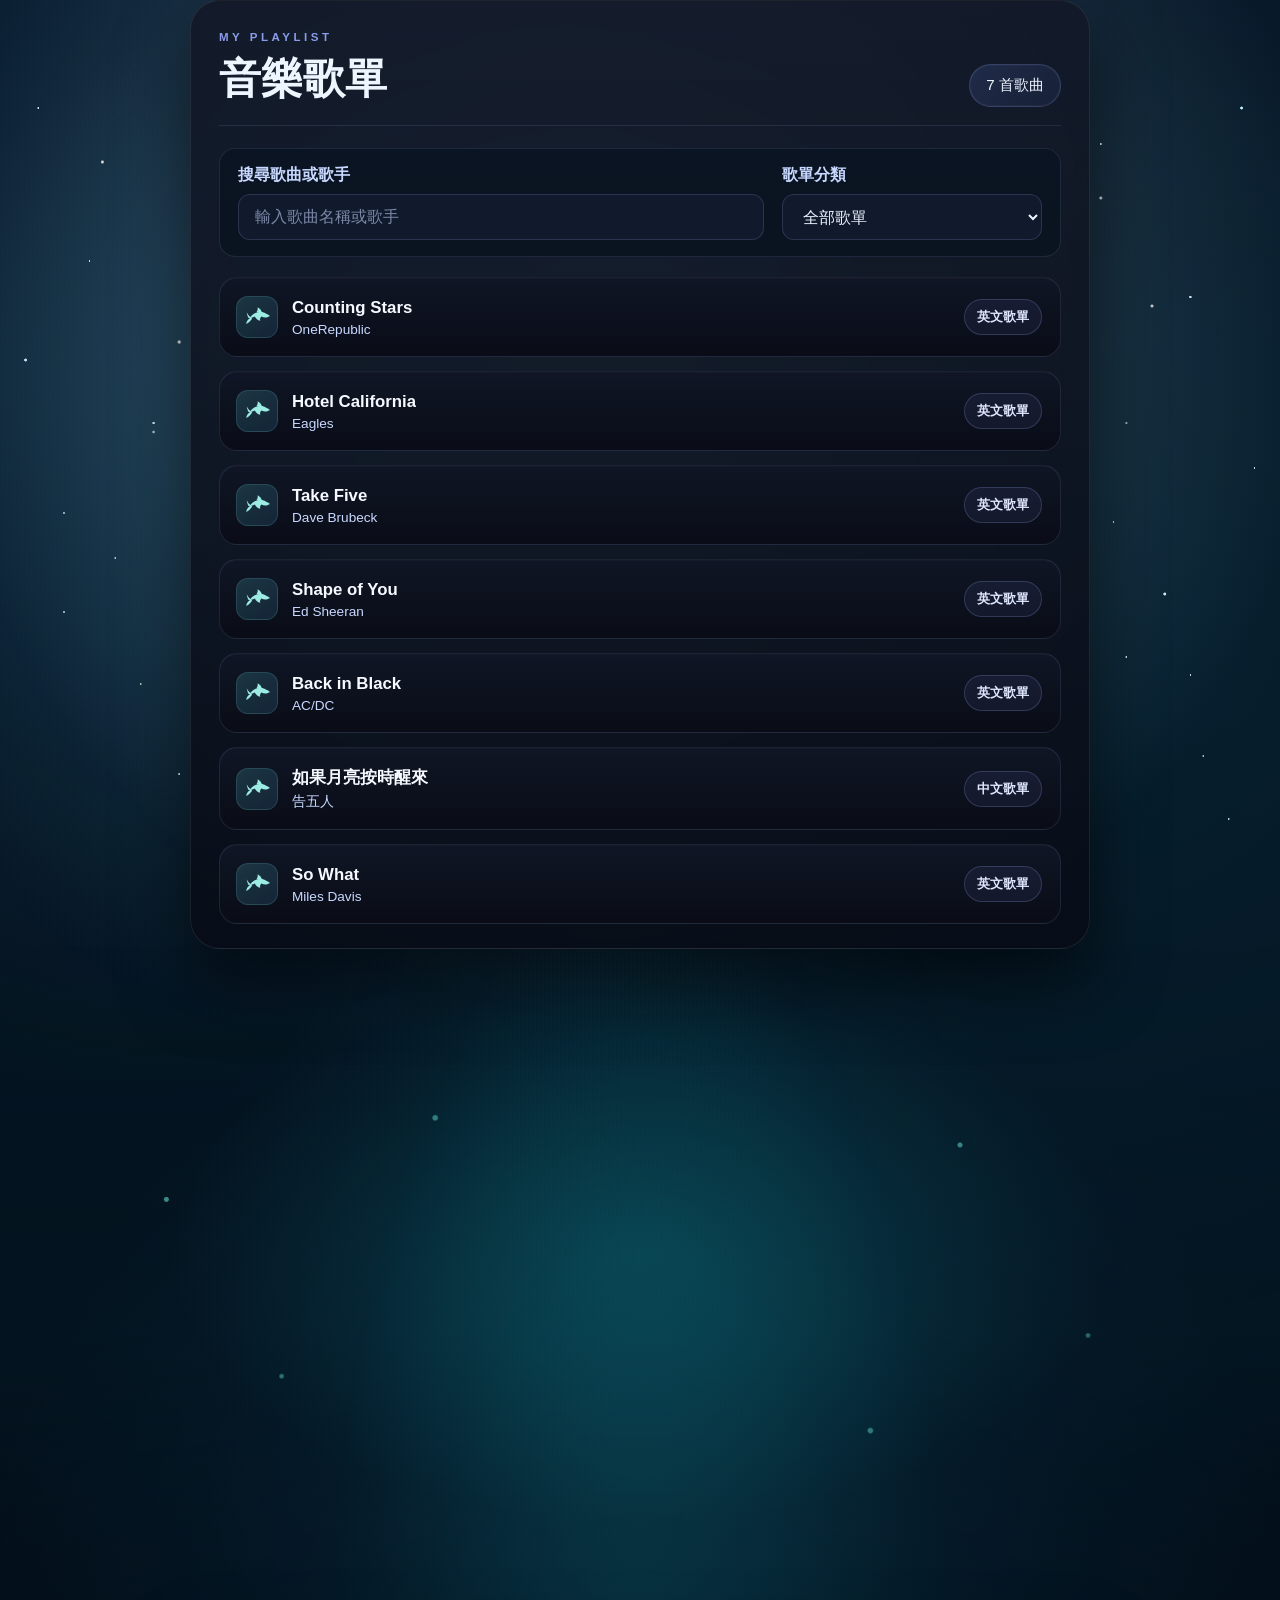
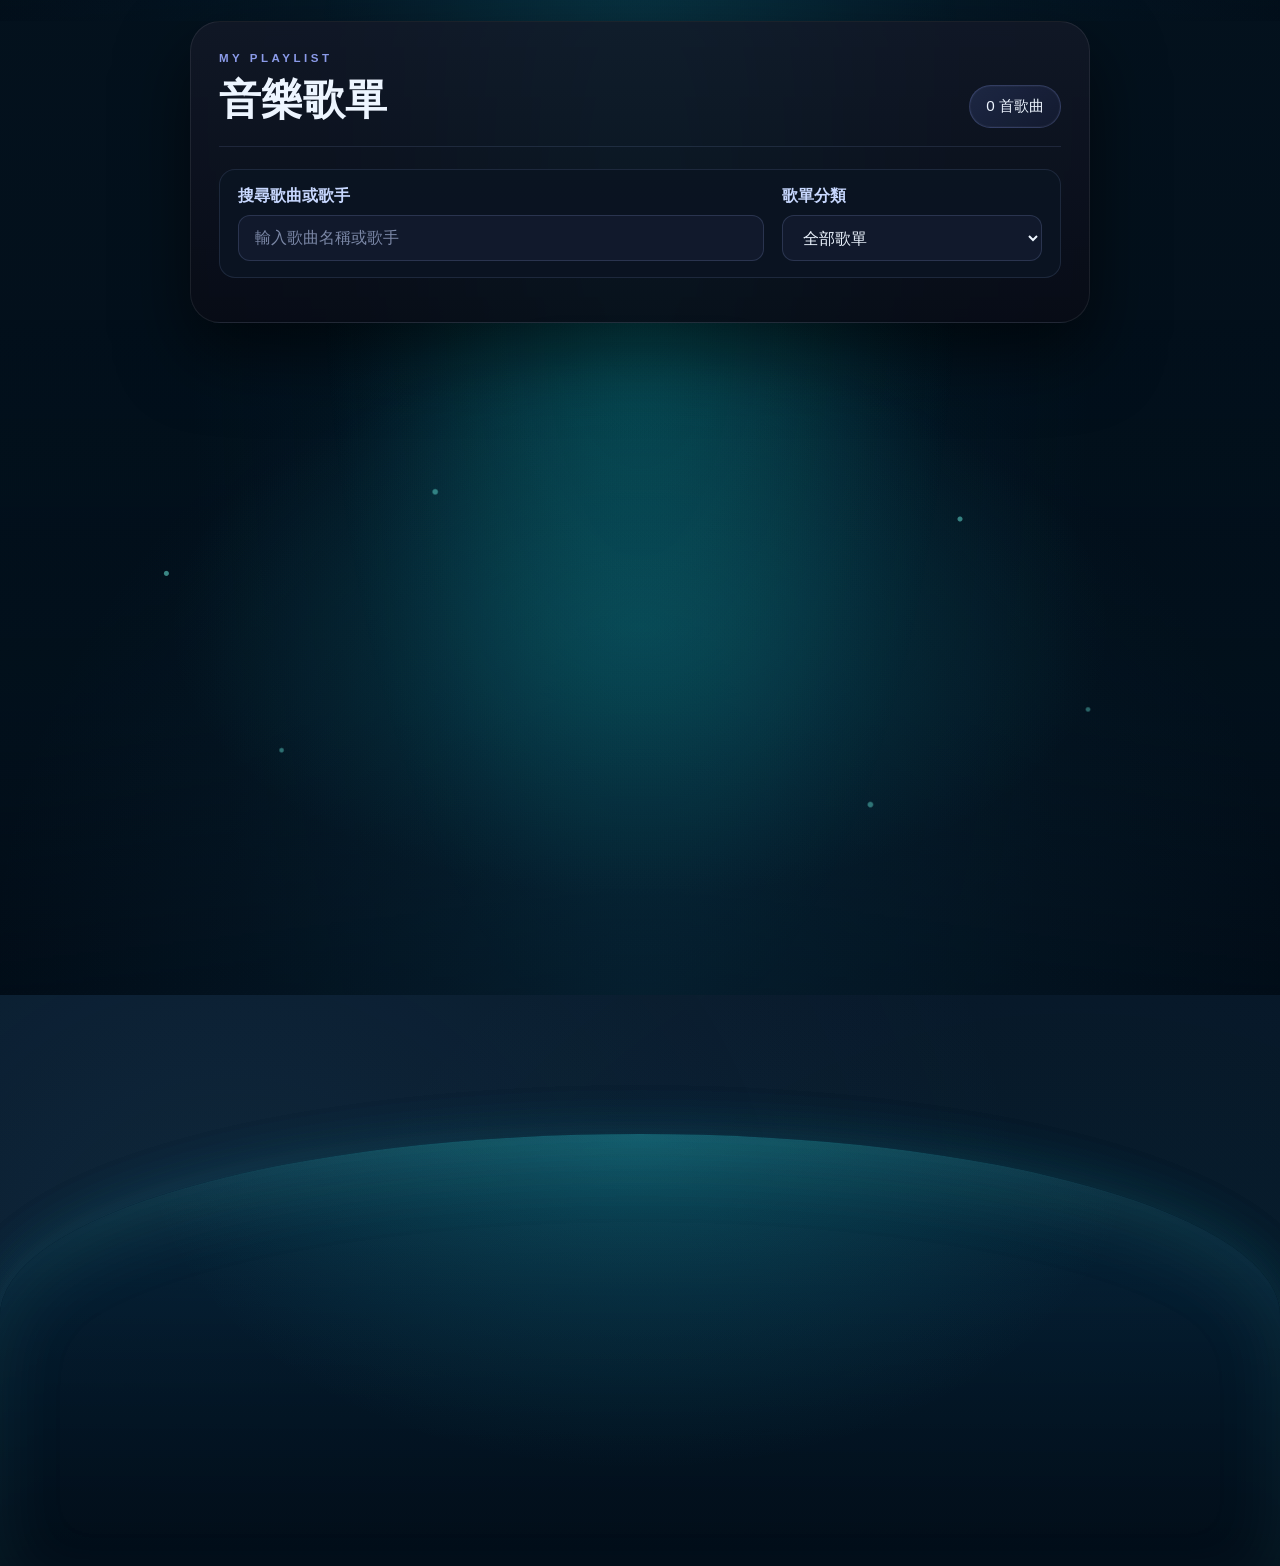
==== 3/index.html @ 31aac674 "Publish playlist version 2" ====
<!DOCTYPE html>
<html lang="zh-CN">
  <head>
    <meta charset="UTF-8" />
    <meta name="viewport" content="width=device-width, initial-scale=1.0" />
    <title>音樂歌單</title>
    <link rel="stylesheet" href="style.css" />
  </head>
  <body>
    <div class="sky-glow"></div>
    <div class="stars"></div>
    <div class="ocean"></div>

    <div class="app-shell">
      <header class="topbar">
        <div>
          <p class="eyebrow">MY PLAYLIST</p>
          <h1>音樂歌單</h1>
        </div>
        <div class="stat-pill">
          <span id="song-count">0</span> 首歌曲
        </div>
      </header>

      <div class="filter-wrap">
        <div class="filter-field">
          <label for="song-search">搜尋歌曲或歌手</label>
          <input id="song-search" type="search" placeholder="輸入歌曲名稱或歌手" autocomplete="off" oninput="filterSongs()" />
        </div>
        <div class="filter-field">
          <label for="genre-select">歌單分類</label>
          <select id="genre-select" onchange="filterSongs()">
            <option value="">全部歌單</option>
            <option value="中文歌單">中文歌單</option>
            <option value="英文歌單">英文歌單</option>
          </select>
        </div>
      </div>

      <ul id="song-list" class="song-list"></ul>
    </div>

    <div class="marine-life">
      <svg class="jelly-scene" viewBox="0 0 1000 700" role="img" aria-label="深海漂流水母群">
        <defs>
          <linearGradient id="jelly-bell-gradient" x1="0" y1="0" x2="1" y2="0.85">
            <stop offset="0" stop-color="#7564d6" />
            <stop offset="0.42" stop-color="#8799f1" />
            <stop offset="0.78" stop-color="#76bce9" />
            <stop offset="1" stop-color="#ACECE2" />
          </linearGradient>
          <g id="jellyfish-form">
            <g class="jelly-bell-pulse">
              <path class="jelly-bell" d="M48 222C55 126 120 62 214 58c94-4 162 58 168 151 2 26-9 48-30 55-19 7-35-7-48-20-13 25-41 34-64 17-17 23-49 23-68 1-20 22-51 18-65-6-21 13-46 5-57-14-6-9-5-15-2-20Z" />
              <path class="jelly-rim" d="M48 222c10 19 36 27 57 14 14 24 45 28 65 6 19 22 51 22 68-1 23 17 51 8 64-17 13 13 29 27 48 20 12-4 20-13 25-24" />
              <path class="jelly-speckles" d="M78 131C88 169 94 197 99 230M111 99c12 47 19 87 20 154M147 75c12 53 18 105 18 169M184 61c9 59 13 120 11 187M222 61c-1 64 4 127 15 185M260 74c-9 58-5 116 11 170M297 97c-15 49-11 94 7 141M332 131c-18 40-15 75-1 105" />
              <path class="jelly-ridge" d="M82 130c34-28 76-42 128-43m-94 71c28-22 60-34 97-35m-84 64c25-15 50-22 78-23" />
            </g>
            <path class="jelly-tentacle jelly-tentacle-bright" d="M87 244c-22 48 26 78-1 132-27 53 24 90-7 148-18 34-9 72 8 112" />
            <path class="jelly-tentacle" d="M111 254c12 52-26 82 8 135 33 51-12 88 16 145 16 33 12 68 4 99" />
            <path class="jelly-tentacle jelly-tentacle-fine" d="M137 263c-22 43 15 72-7 121-22 48 22 81 1 129-13 29-7 68 4 103" />
            <path class="jelly-tentacle jelly-tentacle-bright" d="M160 269c13 45-20 77 9 124 29 47-5 79 20 132 15 31 11 62 3 92" />
            <path class="jelly-tentacle" d="M185 271c-17 47 15 75-4 123-18 47 19 79 4 127-9 29 0 63 13 94" />
            <path class="jelly-tentacle jelly-tentacle-fine" d="M207 271c12 49-18 81 9 126 27 45-4 80 18 130 13 30 10 56 1 86" />
            <path class="jelly-tentacle jelly-tentacle-bright" d="M230 268c-18 43 18 77-1 122-19 47 21 83 3 132-10 28-1 61 12 91" />
            <path class="jelly-tentacle" d="M255 263c14 50-20 80 12 130 31 49-7 86 23 139 18 31 17 61 9 91" />
            <path class="jelly-tentacle jelly-tentacle-fine" d="M280 254c-23 45 18 78-4 127-22 49 24 84 1 134-13 30-8 60 4 91" />
            <path class="jelly-tentacle jelly-tentacle-bright" d="M305 244c12 47-24 77 10 127 34 49-10 87 20 140 18 32 14 65 5 95" />
            <path class="jelly-tentacle" d="M329 231c-19 47 24 80-3 130-27 51 21 85-2 137-13 31-4 64 10 97" />
            <circle class="jelly-bubble" cx="82" cy="282" r="5" />
            <circle class="jelly-bubble" cx="346" cy="302" r="4" />
            <circle class="jelly-bubble" cx="119" cy="371" r="3" />
            <circle class="jelly-bubble" cx="301" cy="424" r="5" />
            <circle class="jelly-bubble" cx="159" cy="492" r="3" />
            <circle class="jelly-bubble" cx="342" cy="547" r="3" />
          </g>
        </defs>
        <g class="jelly-drift"><use href="#jellyfish-form" class="jelly-copy" transform="translate(55 155) scale(.55)" /></g>
        <g class="jelly-drift"><use href="#jellyfish-form" class="jelly-copy" transform="translate(212 55) scale(.42)" /></g>
        <g class="jelly-drift"><use href="#jellyfish-form" class="jelly-copy" transform="translate(310 300) scale(.34)" /></g>
        <g class="jelly-drift"><use href="#jellyfish-form" class="jelly-copy" transform="translate(482 90) scale(.72)" /></g>
        <g class="jelly-drift"><use href="#jellyfish-form" class="jelly-copy" transform="translate(675 210) scale(.46)" /></g>
        <g class="jelly-drift"><use href="#jellyfish-form" class="jelly-copy" transform="translate(798 48) scale(.34)" /></g>
        <g class="jelly-drift"><use href="#jellyfish-form" class="jelly-copy" transform="translate(840 330) scale(.5)" /></g>
      </svg>
    </div>

    <script src="script.js"></script>
  </body>
</html>
<!DOCTYPE html>
<html lang="zh-CN">
  <head>
    <meta charset="UTF-8" />
    <meta name="viewport" content="width=device-width, initial-scale=1.0" />
    <title>音樂歌單</title>
    <link rel="stylesheet" href="style.css" />
  </head>
  <body>
    <div class="sky-glow"></div>
    <div class="stars"></div>
    <div class="ocean"></div>

    <div class="app-shell">
      <header class="topbar">
        <div>
          <p class="eyebrow">MY PLAYLIST</p>
          <h1>音樂歌單</h1>
        </div>
        <div class="stat-pill">
          <span id="song-count">0</span> 首歌曲
        </div>
      </header>

      <div class="filter-wrap">
        <div class="filter-field">
          <label for="song-search">搜尋歌曲或歌手</label>
          <input id="song-search" type="search" placeholder="輸入歌曲名稱或歌手" autocomplete="off" oninput="filterSongs()" />
        </div>
        <div class="filter-field">
          <label for="genre-select">歌單分類</label>
          <select id="genre-select" onchange="filterSongs()">
            <option value="">全部歌單</option>
            <option value="中文歌單">中文歌單</option>
            <option value="英文歌單">英文歌單</option>
          </select>
        </div>
      </div>

      <ul id="song-list" class="song-list"></ul>
    </div>

    <div class="marine-life">
      <svg class="jelly-scene" viewBox="0 0 1000 700" role="img" aria-label="深海漂流水母群">
        <defs>
          <linearGradient id="jelly-bell-gradient" x1="0" y1="0" x2="1" y2="0.85">
            <stop offset="0" stop-color="#7564d6" />
            <stop offset="0.42" stop-color="#8799f1" />
            <stop offset="0.78" stop-color="#76bce9" />
            <stop offset="1" stop-color="#ACECE2" />
          </linearGradient>
          <g id="jellyfish-form">
            <g class="jelly-bell-pulse">
              <path class="jelly-bell" d="M48 222C55 126 120 62 214 58c94-4 162 58 168 151 2 26-9 48-30 55-19 7-35-7-48-20-13 25-41 34-64 17-17 23-49 23-68 1-20 22-51 18-65-6-21 13-46 5-57-14-6-9-5-15-2-20Z" />
              <path class="jelly-rim" d="M48 222c10 19 36 27 57 14 14 24 45 28 65 6 19 22 51 22 68-1 23 17 51 8 64-17 13 13 29 27 48 20 12-4 20-13 25-24" />
              <path class="jelly-speckles" d="M78 131C88 169 94 197 99 230M111 99c12 47 19 87 20 154M147 75c12 53 18 105 18 169M184 61c9 59 13 120 11 187M222 61c-1 64 4 127 15 185M260 74c-9 58-5 116 11 170M297 97c-15 49-11 94 7 141M332 131c-18 40-15 75-1 105" />
              <path class="jelly-ridge" d="M82 130c34-28 76-42 128-43m-94 71c28-22 60-34 97-35m-84 64c25-15 50-22 78-23" />
            </g>
            <path class="jelly-tentacle jelly-tentacle-bright" d="M87 244c-22 48 26 78-1 132-27 53 24 90-7 148-18 34-9 72 8 112" />
            <path class="jelly-tentacle" d="M111 254c12 52-26 82 8 135 33 51-12 88 16 145 16 33 12 68 4 99" />
            <path class="jelly-tentacle jelly-tentacle-fine" d="M137 263c-22 43 15 72-7 121-22 48 22 81 1 129-13 29-7 68 4 103" />
            <path class="jelly-tentacle jelly-tentacle-bright" d="M160 269c13 45-20 77 9 124 29 47-5 79 20 132 15 31 11 62 3 92" />
            <path class="jelly-tentacle" d="M185 271c-17 47 15 75-4 123-18 47 19 79 4 127-9 29 0 63 13 94" />
            <path class="jelly-tentacle jelly-tentacle-fine" d="M207 271c12 49-18 81 9 126 27 45-4 80 18 130 13 30 10 56 1 86" />
            <path class="jelly-tentacle jelly-tentacle-bright" d="M230 268c-18 43 18 77-1 122-19 47 21 83 3 132-10 28-1 61 12 91" />
            <path class="jelly-tentacle" d="M255 263c14 50-20 80 12 130 31 49-7 86 23 139 18 31 17 61 9 91" />
            <path class="jelly-tentacle jelly-tentacle-fine" d="M280 254c-23 45 18 78-4 127-22 49 24 84 1 134-13 30-8 60 4 91" />
            <path class="jelly-tentacle jelly-tentacle-bright" d="M305 244c12 47-24 77 10 127 34 49-10 87 20 140 18 32 14 65 5 95" />
            <path class="jelly-tentacle" d="M329 231c-19 47 24 80-3 130-27 51 21 85-2 137-13 31-4 64 10 97" />
            <circle class="jelly-bubble" cx="82" cy="282" r="5" />
            <circle class="jelly-bubble" cx="346" cy="302" r="4" />
            <circle class="jelly-bubble" cx="119" cy="371" r="3" />
            <circle class="jelly-bubble" cx="301" cy="424" r="5" />
            <circle class="jelly-bubble" cx="159" cy="492" r="3" />
            <circle class="jelly-bubble" cx="342" cy="547" r="3" />
          </g>
        </defs>
        <g class="jelly-drift"><use href="#jellyfish-form" class="jelly-copy" transform="translate(55 155) scale(.55)" /></g>
        <g class="jelly-drift"><use href="#jellyfish-form" class="jelly-copy" transform="translate(212 55) scale(.42)" /></g>
        <g class="jelly-drift"><use href="#jellyfish-form" class="jelly-copy" transform="translate(310 300) scale(.34)" /></g>
        <g class="jelly-drift"><use href="#jellyfish-form" class="jelly-copy" transform="translate(482 90) scale(.72)" /></g>
        <g class="jelly-drift"><use href="#jellyfish-form" class="jelly-copy" transform="translate(675 210) scale(.46)" /></g>
        <g class="jelly-drift"><use href="#jellyfish-form" class="jelly-copy" transform="translate(798 48) scale(.34)" /></g>
        <g class="jelly-drift"><use href="#jellyfish-form" class="jelly-copy" transform="translate(840 330) scale(.5)" /></g>
      </svg>
    </div>

    <script src="script.js"></script>
  </body>
</html>
---- 3/style.css ----
:root {
  --bg1: #020d1d;
  --bg2: #0a2340;
  --bg3: #123d72;
  --card: rgba(6, 14, 27, 0.9);
  --panel: rgba(11, 21, 35, 0.94);
  --primary: #a7bafc;
  --primary-dark: #7288e8;
  --text: #edf5ff;
  --muted: #c8d8ff;
  --line: rgba(165, 185, 255, 0.12);
  --chip: rgba(115, 139, 255, 0.1);
  --shadow: 0 32px 70px rgba(0, 0, 0, 0.55);
  --jelly-color: #ACECE2;
  --jelly-size: 64%;
  --jelly-opacity: 0.26;
  --jelly-angle: 18deg;
  --travel-time: 13s;
}

* {
  box-sizing: border-box;
}

body {
  position: relative;
  margin: 0;
  min-height: 100vh;
  display: grid;
  place-items: center;
  font-family: "Microsoft JhengHei", Arial, sans-serif;
  background:
    radial-gradient(ellipse at 50% 72%, rgba(0, 157, 169, 0.2) 0%, rgba(5, 65, 91, 0.12) 26%, transparent 50%),
    radial-gradient(circle at 18% 12%, rgba(51, 114, 157, 0.2) 0%, transparent 32%),
    radial-gradient(circle at 84% 24%, rgba(15, 103, 128, 0.14) 0%, transparent 38%),
    linear-gradient(180deg, #071626 0%, #04131f 48%, #020d18 100%);
  color: var(--text);
  overflow-x: hidden;
  overflow-y: auto;
}

.sky-glow {
    position: absolute;
    inset: 0;
    background:
      radial-gradient(ellipse at 50% 68%, rgba(28, 196, 195, 0.12), transparent 36%),
      radial-gradient(circle at 50% 12%, rgba(163, 209, 231, 0.16), transparent 30%),
      radial-gradient(circle at 30% 20%, rgba(49, 126, 158, 0.12), transparent 24%);
    pointer-events: none;
  }

  .stars {
    position: fixed;
    z-index: 0;
    inset: 0;
    background-image:
      radial-gradient(2px 2px at 8% 18%, rgba(255,255,255,.95) 0, transparent 100%),
      radial-gradient(2px 2px at 18% 25%, rgba(255,255,255,.9) 0, transparent 100%),
      radial-gradient(1.7px 1.7px at 30% 16%, rgba(255,255,255,.85) 0, transparent 100%),
      radial-gradient(2px 2px at 42% 20%, rgba(255,255,255,.92) 0, transparent 100%),
      radial-gradient(1.8px 1.8px at 54% 12%, rgba(255,255,255,.82) 0, transparent 100%),
      radial-gradient(2px 2px at 66% 18%, rgba(255,255,255,.9) 0, transparent 100%),
      radial-gradient(1.7px 1.7px at 78% 14%, rgba(255,255,255,.8) 0, transparent 100%),
      radial-gradient(2px 2px at 86% 22%, rgba(255,255,255,.88) 0, transparent 100%),
      radial-gradient(1.8px 1.8px at 62% 29%, rgba(255,255,255,.75) 0, transparent 100%),
      radial-gradient(1.7px 1.7px at 74% 32%, rgba(255,255,255,.78) 0, transparent 100%),
      radial-gradient(2.2px 2.2px at 14% 38%, rgba(255,255,255,.96) 0, transparent 100%),
      radial-gradient(1.8px 1.8px at 28% 44%, rgba(255,255,255,.8) 0, transparent 100%),
      radial-gradient(2.2px 2.2px at 48% 36%, rgba(255,255,255,.94) 0, transparent 100%),
      radial-gradient(2.2px 2.2px at 71% 41%, rgba(255,255,255,.9) 0, transparent 100%),
      radial-gradient(2px 2px at 90% 34%, rgba(255,255,255,.85) 0, transparent 100%),
      radial-gradient(1px 1px at 5% 57%, rgba(220,245,255,.7) 50%, transparent 100%),
      radial-gradient(1px 1px at 11% 76%, rgba(220,245,255,.66) 50%, transparent 100%),
      radial-gradient(1.2px 1.2px at 19% 63%, rgba(228,248,255,.72) 50%, transparent 100%),
      radial-gradient(1px 1px at 26% 88%, rgba(220,245,255,.62) 50%, transparent 100%),
      radial-gradient(1px 1px at 33% 70%, rgba(220,245,255,.68) 50%, transparent 100%),
      radial-gradient(1.2px 1.2px at 41% 58%, rgba(228,248,255,.7) 50%, transparent 100%),
      radial-gradient(1px 1px at 46% 92%, rgba(220,245,255,.65) 50%, transparent 100%),
      radial-gradient(1px 1px at 53% 67%, rgba(220,245,255,.65) 50%, transparent 100%),
      radial-gradient(1.2px 1.2px at 59% 83%, rgba(228,248,255,.7) 50%, transparent 100%),
      radial-gradient(1px 1px at 67% 61%, rgba(220,245,255,.66) 50%, transparent 100%),
      radial-gradient(1px 1px at 73% 91%, rgba(220,245,255,.62) 50%, transparent 100%),
      radial-gradient(1.2px 1.2px at 81% 72%, rgba(228,248,255,.72) 50%, transparent 100%),
      radial-gradient(1px 1px at 87% 58%, rgba(220,245,255,.66) 50%, transparent 100%),
      radial-gradient(1px 1px at 94% 84%, rgba(220,245,255,.62) 50%, transparent 100%),
      radial-gradient(1.6px 1.6px at 16% 68%, rgba(190,237,255,.88) 50%, transparent 100%),
      radial-gradient(1.8px 1.8px at 39% 82%, rgba(204,244,255,.9) 50%, transparent 100%),
      radial-gradient(1.6px 1.6px at 64% 74%, rgba(190,237,255,.85) 50%, transparent 100%),
      radial-gradient(1.8px 1.8px at 91% 66%, rgba(204,244,255,.88) 50%, transparent 100%),
      radial-gradient(1.2px 1.2px at 3% 12%, rgba(220,248,255,.8) 50%, transparent 100%),
      radial-gradient(1px 1px at 7% 29%, rgba(220,248,255,.72) 50%, transparent 100%),
      radial-gradient(1.5px 1.5px at 12% 47%, rgba(215,246,255,.8) 50%, transparent 100%),
      radial-gradient(1px 1px at 5% 68%, rgba(220,248,255,.74) 50%, transparent 100%),
      radial-gradient(1.2px 1.2px at 14% 86%, rgba(220,248,255,.76) 50%, transparent 100%),
      radial-gradient(1px 1px at 18% 95%, rgba(220,248,255,.68) 50%, transparent 100%),
      radial-gradient(1.2px 1.2px at 86% 16%, rgba(220,248,255,.75) 50%, transparent 100%),
      radial-gradient(1.5px 1.5px at 93% 33%, rgba(215,246,255,.82) 50%, transparent 100%),
      radial-gradient(1px 1px at 98% 52%, rgba(220,248,255,.7) 50%, transparent 100%),
      radial-gradient(1.2px 1.2px at 88% 73%, rgba(220,248,255,.76) 50%, transparent 100%),
      radial-gradient(1px 1px at 96% 91%, rgba(220,248,255,.72) 50%, transparent 100%),
      radial-gradient(1.8px 1.8px at 2% 40%, rgba(192,238,255,.92) 50%, transparent 100%),
      radial-gradient(1.8px 1.8px at 97% 12%, rgba(192,238,255,.9) 50%, transparent 100%);
    opacity: .92;
    filter: drop-shadow(0 0 10px rgba(182, 214, 255, .45));
    animation: twinkle 7s ease-in-out infinite alternate;
    pointer-events: none;
  }

  .stars::before,
  .stars::after {
    content: "";
    position: absolute;
    inset: 0;
    background-repeat: no-repeat;
    background-size: 100% 100%;
  }

  .stars::before {
    background-image:
      radial-gradient(1.2px 1.2px at 24% 28%, rgba(255,255,255,0.9) 0, transparent 100%),
      radial-gradient(1.4px 1.4px at 39% 18%, rgba(255,255,255,0.85) 0, transparent 100%),
      radial-gradient(1.2px 1.2px at 56% 22%, rgba(255,255,255,0.8) 0, transparent 100%),
      radial-gradient(1.6px 1.6px at 82% 12%, rgba(255,255,255,0.84) 0, transparent 100%),
      radial-gradient(1px 1px at 9% 62%, rgba(232,250,255,.72) 50%, transparent 100%),
      radial-gradient(1px 1px at 28% 78%, rgba(232,250,255,.7) 50%, transparent 100%),
      radial-gradient(1px 1px at 47% 65%, rgba(232,250,255,.72) 50%, transparent 100%),
      radial-gradient(1px 1px at 71% 81%, rgba(232,250,255,.68) 50%, transparent 100%),
      radial-gradient(1px 1px at 93% 75%, rgba(232,250,255,.72) 50%, transparent 100%);
    opacity: 0.9;
    animation: twinkle 8.5s ease-in-out -2.5s infinite alternate;
  }

  .stars::after {
    background-image:
      radial-gradient(1.8px 1.8px at 12% 48%, rgba(255,255,255,0.92) 0, transparent 100%),
      radial-gradient(1.5px 1.5px at 32% 52%, rgba(255,255,255,0.8) 0, transparent 100%),
      radial-gradient(1.8px 1.8px at 64% 50%, rgba(255,255,255,0.9) 0, transparent 100%),
      radial-gradient(1.5px 1.5px at 88% 47%, rgba(255,255,255,0.8) 0, transparent 100%),
      radial-gradient(1.4px 1.4px at 20% 84%, rgba(218,248,255,.86) 50%, transparent 100%),
      radial-gradient(1.4px 1.4px at 52% 90%, rgba(218,248,255,.84) 50%, transparent 100%),
      radial-gradient(1.4px 1.4px at 84% 88%, rgba(218,248,255,.84) 50%, transparent 100%);
    opacity: 0.75;
    animation: twinkle 10s ease-in-out -4s infinite alternate;
  }

  @keyframes twinkle {
    0% { opacity: 0.42; }
    45% { opacity: 0.98; }
    100% { opacity: 0.58; }
  }

  .ocean {
    position: absolute;
    left: 0;
    right: 0;
    bottom: -22%;
    height: 48vh;
    background:
      radial-gradient(ellipse at 50% 0%, rgba(23, 164, 174, 0.2), transparent 55%),
      linear-gradient(180deg, rgba(13, 61, 82, 0.22), rgba(5, 29, 48, 0.78) 38%, rgba(2, 13, 24, 0.96) 100%);
    border-radius: 50% 50% 0 0 / 42% 42% 0 0;
    box-shadow:
      inset 0 28px 75px rgba(84, 216, 218, 0.08),
      0 0 55px rgba(24, 156, 176, 0.12);
    pointer-events: none;
  }

  .marine-life {
    position: relative;
    z-index: 1;
    width: 100%;
    min-height: clamp(460px, 54vw, 680px);
    margin: -8px 0 0;
    overflow: hidden;
    background:
      radial-gradient(ellipse at 50% 46%, rgba(18, 166, 175, 0.2), transparent 52%),
      radial-gradient(ellipse at 50% 100%, rgba(21, 86, 119, 0.2), transparent 72%),
      linear-gradient(180deg, transparent 0%, rgba(4, 29, 43, 0.14) 58%, rgba(2, 13, 24, 0.55) 100%);
  }

  .marine-life::before {
    content: "";
    position: absolute;
    inset: 0;
    background-image:
      radial-gradient(circle at 13% 38%, rgba(110, 244, 230, 0.72) 0 2px, transparent 3px),
      radial-gradient(circle at 22% 64%, rgba(110, 244, 230, 0.55) 0 1.5px, transparent 3px),
      radial-gradient(circle at 34% 26%, rgba(110, 244, 230, 0.6) 0 2px, transparent 3.5px),
      radial-gradient(circle at 75% 30%, rgba(110, 244, 230, 0.66) 0 2px, transparent 3px),
      radial-gradient(circle at 85% 58%, rgba(110, 244, 230, 0.5) 0 1.5px, transparent 3px),
      radial-gradient(circle at 68% 72%, rgba(110, 244, 230, 0.56) 0 2px, transparent 3.5px);
    opacity: 0.72;
    pointer-events: none;
  }

  .jelly-scene {
    position: absolute;
    inset: 50% auto auto 50%;
    z-index: 1;
    display: block;
    width: var(--jelly-size);
    height: var(--jelly-size);
    overflow: visible;
    pointer-events: none;
    transform: translate(-50%, -50%);
  }

  .jelly-drift {
    transform-box: fill-box;
    transform-origin: center;
    opacity: 0;
    animation: moon-jelly-drift var(--travel-time) linear infinite;
  }

  .jelly-drift:nth-of-type(2) { animation-delay: -2.1s; --pulse-delay: -0.5s; }
  .jelly-drift:nth-of-type(3) { animation-delay: -4.4s; --pulse-delay: -1.2s; }
  .jelly-drift:nth-of-type(4) { animation-delay: -6.2s; --pulse-delay: -2s; }
  .jelly-drift:nth-of-type(5) { animation-delay: -8.1s; --pulse-delay: -2.8s; }
  .jelly-drift:nth-of-type(6) { animation-delay: -10s; --pulse-delay: -3.4s; }
  .jelly-drift:nth-of-type(7) { animation-delay: -11.6s; --pulse-delay: -4s; }

  .jelly-copy {
    opacity: var(--jelly-opacity);
    filter: drop-shadow(0 0 12px color-mix(in srgb, var(--jelly-color), transparent 58%));
  }

  .jelly-bell-pulse {
    transform-box: fill-box;
    transform-origin: center;
    animation: jelly-pulse var(--travel-time) cubic-bezier(.36, 0, .24, 1) infinite;
    animation-delay: var(--pulse-delay, 0s);
  }

  .jelly-bell {
    fill: url(#jelly-bell-gradient);
    fill-opacity: 0.82;
    stroke: rgba(224, 250, 255, 0.9);
    stroke-width: 2;
  }

  .jelly-rim {
    fill: none;
    stroke: rgba(224, 250, 255, 0.9);
    stroke-linecap: round;
    stroke-width: 5;
  }

  .jelly-speckles {
    fill: none;
    stroke: rgba(245, 255, 255, 0.96);
    stroke-width: 4;
    stroke-linecap: round;
    stroke-dasharray: 0.1 12;
    filter: drop-shadow(0 0 3px rgba(235, 255, 255, 0.8));
  }

  .jelly-ridge {
    fill: none;
    stroke: rgba(229, 248, 255, 0.34);
    stroke-width: 2;
    stroke-linecap: round;
  }

  .jelly-tentacle {
    fill: none;
    stroke: #70e4ed;
    stroke-opacity: 0.72;
    stroke-linecap: round;
    stroke-width: 3;
    transform-box: fill-box;
    transform-origin: top center;
    animation: tentacle-follow var(--travel-time) ease-in-out infinite;
    animation-delay: var(--pulse-delay, 0s);
  }

  .jelly-tentacle-bright {
    stroke: rgba(211, 255, 255, 0.94);
    stroke-width: 4;
  }

  .jelly-tentacle-fine {
    stroke: #8d7ce9;
    stroke-opacity: 0.8;
    stroke-width: 2;
  }

  .jelly-bubble {
    fill: rgba(224, 255, 255, 0.88);
    filter: drop-shadow(0 0 6px rgba(133, 239, 255, 0.9));
  }

  @keyframes moon-jelly-drift {
    0% { transform: translate(-36px, 32px) rotate(var(--jelly-angle)); opacity: 0; }
    10% { transform: translate(-26px, 18px) rotate(var(--jelly-angle)); opacity: 1; }
    18% { transform: translate(-15px, 0) rotate(var(--jelly-angle)); opacity: 1; }
    32% { transform: translate(0, -16px) rotate(var(--jelly-angle)); opacity: 1; }
    56% { transform: translate(18px, -24px) rotate(var(--jelly-angle)); opacity: 1; }
    80% { transform: translate(34px, -29px) rotate(var(--jelly-angle)); opacity: 1; }
    100% { transform: translate(46px, -38px) rotate(var(--jelly-angle)); opacity: 0; }
  }

  @keyframes jelly-pulse {
    0%, 56%, 100% { transform: scale(1, 1); }
    10% { transform: scale(.92, .8); }
    18% { transform: scale(.89, .76); }
    28% { transform: scale(1.06, 1.12); }
    42% { transform: scale(1.02, 1.04); }
  }

  @keyframes tentacle-follow {
    0%, 100% { transform: rotate(-3deg); }
    12% { transform: rotate(1deg); }
    22% { transform: rotate(11deg); }
    38% { transform: rotate(6deg); }
    64% { transform: rotate(-2deg); }
  }

.app-shell {
  position: relative;
  z-index: 1;
  width: min(92vw, 900px);
  background: linear-gradient(180deg, rgba(18, 24, 39, 0.88), rgba(8, 12, 22, 0.9));
  border: 1px solid rgba(255, 255, 255, 0.08);
  border-radius: 30px;
  box-shadow: var(--shadow);
  padding: 30px 28px 24px;
  backdrop-filter: blur(8px);
}

.topbar {
  display: flex;
  align-items: end;
  justify-content: space-between;
  gap: 20px;
  margin-bottom: 22px;
  padding-bottom: 18px;
  border-bottom: 1px solid var(--line);
}

.eyebrow {
  margin: 0 0 8px;
  font-size: 0.72rem;
  font-weight: 700;
  letter-spacing: 0.22rem;
  color: #99aaff;
  opacity: 0.9;
}

h1 {
  margin: 0;
  font-size: clamp(2rem, 2vw + 1rem, 2.8rem);
  color: #edf5ff;
}

.stat-pill {
  background: linear-gradient(135deg, rgba(112, 142, 255, 0.15), rgba(93, 114, 221, 0.08));
  border: 1px solid rgba(157, 176, 255, 0.2);
  color: var(--text);
  padding: 10px 16px;
  border-radius: 999px;
  font-size: 0.95rem;
  box-shadow: inset 0 0 0 1px rgba(255, 255, 255, 0.03);
}

.filter-wrap {
  display: grid;
  grid-template-columns: minmax(0, 1fr) minmax(190px, 260px);
  align-items: center;
  gap: 18px;
  background: var(--panel);
  border: 1px solid var(--line);
  border-radius: 16px;
  padding: 16px 18px;
  margin-bottom: 20px;
}

.filter-field {
  display: grid;
  min-width: 0;
  gap: 8px;
}

.filter-field label {
  font-weight: 700;
  color: var(--muted);
}

.filter-field select,
.filter-field input[type="search"] {
  width: 100%;
  min-width: 0;
  height: 46px;
  padding: 12px 16px;
  border: 1px solid rgba(145, 162, 220, 0.2);
  border-radius: 12px;
  background: rgba(18, 27, 46, 0.9);
  color: var(--text);
  font-size: 1rem;
  outline: none;
  transition: border-color 0.2s ease, box-shadow 0.2s ease;
}

.filter-field input[type="search"]::placeholder {
  color: rgba(200, 216, 255, 0.58);
}

.filter-field select:focus,
.filter-field input[type="search"]:focus {
  border-color: var(--primary);
  box-shadow: 0 0 0 4px rgba(91, 108, 255, 0.12);
}

.song-list {
  list-style: none;
  padding: 0;
  margin: 0;
  display: grid;
  gap: 14px;
}

.empty-state {
  padding: 26px 18px;
  border: 1px dashed rgba(165, 185, 255, 0.2);
  border-radius: 12px;
  color: var(--muted);
  background: rgba(8, 18, 31, 0.46);
  text-align: center;
}

.song-item {
  display: flex;
  align-items: center;
  justify-content: space-between;
  gap: 16px;
  padding: 18px 18px 18px 16px;
  border-radius: 18px;
  background: linear-gradient(180deg, rgba(16, 22, 38, 0.98), rgba(10, 13, 23, 0.96));
  border: 1px solid rgba(145, 162, 220, 0.14);
  box-shadow: inset 0 1px 0 rgba(255, 255, 255, 0.02);
  transition: transform 0.2s ease, border-color 0.2s ease;
}

.song-item:hover {
  transform: translateY(-2px);
  border-color: rgba(129, 145, 255, 0.28);
  box-shadow: 0 12px 28px rgba(0, 0, 0, 0.18);
}

.track {
  width: 42px;
  height: 42px;
  border-radius: 12px;
  background: linear-gradient(135deg, rgba(80, 194, 198, 0.2), rgba(47, 105, 149, 0.24));
  display: grid;
  place-items: center;
  color: #9cece4;
  flex-shrink: 0;
  border: 1px solid rgba(125, 220, 216, 0.16);
}

.track-icon {
  display: block;
  width: 26px;
  height: 26px;
  fill: currentColor;
}

.song-info {
  display: flex;
  align-items: center;
  gap: 14px;
  flex: 1;
  min-width: 0;
}

.song-meta {
  min-width: 0;
}

.song-name {
  display: block;
  font-weight: 700;
  font-size: 1.05rem;
  color: #f6f9ff;
  white-space: nowrap;
  overflow: hidden;
  text-overflow: ellipsis;
}

.song-artist {
  display: block;
  margin-top: 4px;
  color: var(--muted);
  font-size: 0.85rem;
}

.song-genre {
  display: inline-flex;
  align-items: center;
  justify-content: center;
  min-width: 72px;
  padding: 8px 12px;
  border-radius: 999px;
  background: rgba(125, 141, 255, 0.08);
  color: #dfe7ff;
  font-size: 0.82rem;
  font-weight: 700;
  border: 1px solid rgba(167, 186, 255, 0.2);
}

@media (max-width: 640px) {
  .app-shell {
    padding: 22px 16px 18px;
  }

  .topbar,
  .song-item {
    flex-direction: column;
    align-items: flex-start;
  }

  .filter-wrap {
    grid-template-columns: 1fr;
  }

  .stat-pill {
    width: 100%;
  }

  .song-info {
    width: 100%;
  }

  .song-genre {
    align-self: flex-end;
  }

  .marine-life {
    min-height: min(110vw, 480px);
  }

}
---- 3/style.css ----
:root {
  --bg1: #020d1d;
  --bg2: #0a2340;
  --bg3: #123d72;
  --card: rgba(6, 14, 27, 0.9);
  --panel: rgba(11, 21, 35, 0.94);
  --primary: #a7bafc;
  --primary-dark: #7288e8;
  --text: #edf5ff;
  --muted: #c8d8ff;
  --line: rgba(165, 185, 255, 0.12);
  --chip: rgba(115, 139, 255, 0.1);
  --shadow: 0 32px 70px rgba(0, 0, 0, 0.55);
  --jelly-color: #ACECE2;
  --jelly-size: 64%;
  --jelly-opacity: 0.26;
  --jelly-angle: 18deg;
  --travel-time: 13s;
}

* {
  box-sizing: border-box;
}

body {
  position: relative;
  margin: 0;
  min-height: 100vh;
  display: grid;
  place-items: center;
  font-family: "Microsoft JhengHei", Arial, sans-serif;
  background:
    radial-gradient(ellipse at 50% 72%, rgba(0, 157, 169, 0.2) 0%, rgba(5, 65, 91, 0.12) 26%, transparent 50%),
    radial-gradient(circle at 18% 12%, rgba(51, 114, 157, 0.2) 0%, transparent 32%),
    radial-gradient(circle at 84% 24%, rgba(15, 103, 128, 0.14) 0%, transparent 38%),
    linear-gradient(180deg, #071626 0%, #04131f 48%, #020d18 100%);
  color: var(--text);
  overflow-x: hidden;
  overflow-y: auto;
}

.sky-glow {
    position: absolute;
    inset: 0;
    background:
      radial-gradient(ellipse at 50% 68%, rgba(28, 196, 195, 0.12), transparent 36%),
      radial-gradient(circle at 50% 12%, rgba(163, 209, 231, 0.16), transparent 30%),
      radial-gradient(circle at 30% 20%, rgba(49, 126, 158, 0.12), transparent 24%);
    pointer-events: none;
  }

  .stars {
    position: fixed;
    z-index: 0;
    inset: 0;
    background-image:
      radial-gradient(2px 2px at 8% 18%, rgba(255,255,255,.95) 0, transparent 100%),
      radial-gradient(2px 2px at 18% 25%, rgba(255,255,255,.9) 0, transparent 100%),
      radial-gradient(1.7px 1.7px at 30% 16%, rgba(255,255,255,.85) 0, transparent 100%),
      radial-gradient(2px 2px at 42% 20%, rgba(255,255,255,.92) 0, transparent 100%),
      radial-gradient(1.8px 1.8px at 54% 12%, rgba(255,255,255,.82) 0, transparent 100%),
      radial-gradient(2px 2px at 66% 18%, rgba(255,255,255,.9) 0, transparent 100%),
      radial-gradient(1.7px 1.7px at 78% 14%, rgba(255,255,255,.8) 0, transparent 100%),
      radial-gradient(2px 2px at 86% 22%, rgba(255,255,255,.88) 0, transparent 100%),
      radial-gradient(1.8px 1.8px at 62% 29%, rgba(255,255,255,.75) 0, transparent 100%),
      radial-gradient(1.7px 1.7px at 74% 32%, rgba(255,255,255,.78) 0, transparent 100%),
      radial-gradient(2.2px 2.2px at 14% 38%, rgba(255,255,255,.96) 0, transparent 100%),
      radial-gradient(1.8px 1.8px at 28% 44%, rgba(255,255,255,.8) 0, transparent 100%),
      radial-gradient(2.2px 2.2px at 48% 36%, rgba(255,255,255,.94) 0, transparent 100%),
      radial-gradient(2.2px 2.2px at 71% 41%, rgba(255,255,255,.9) 0, transparent 100%),
      radial-gradient(2px 2px at 90% 34%, rgba(255,255,255,.85) 0, transparent 100%),
      radial-gradient(1px 1px at 5% 57%, rgba(220,245,255,.7) 50%, transparent 100%),
      radial-gradient(1px 1px at 11% 76%, rgba(220,245,255,.66) 50%, transparent 100%),
      radial-gradient(1.2px 1.2px at 19% 63%, rgba(228,248,255,.72) 50%, transparent 100%),
      radial-gradient(1px 1px at 26% 88%, rgba(220,245,255,.62) 50%, transparent 100%),
      radial-gradient(1px 1px at 33% 70%, rgba(220,245,255,.68) 50%, transparent 100%),
      radial-gradient(1.2px 1.2px at 41% 58%, rgba(228,248,255,.7) 50%, transparent 100%),
      radial-gradient(1px 1px at 46% 92%, rgba(220,245,255,.65) 50%, transparent 100%),
      radial-gradient(1px 1px at 53% 67%, rgba(220,245,255,.65) 50%, transparent 100%),
      radial-gradient(1.2px 1.2px at 59% 83%, rgba(228,248,255,.7) 50%, transparent 100%),
      radial-gradient(1px 1px at 67% 61%, rgba(220,245,255,.66) 50%, transparent 100%),
      radial-gradient(1px 1px at 73% 91%, rgba(220,245,255,.62) 50%, transparent 100%),
      radial-gradient(1.2px 1.2px at 81% 72%, rgba(228,248,255,.72) 50%, transparent 100%),
      radial-gradient(1px 1px at 87% 58%, rgba(220,245,255,.66) 50%, transparent 100%),
      radial-gradient(1px 1px at 94% 84%, rgba(220,245,255,.62) 50%, transparent 100%),
      radial-gradient(1.6px 1.6px at 16% 68%, rgba(190,237,255,.88) 50%, transparent 100%),
      radial-gradient(1.8px 1.8px at 39% 82%, rgba(204,244,255,.9) 50%, transparent 100%),
      radial-gradient(1.6px 1.6px at 64% 74%, rgba(190,237,255,.85) 50%, transparent 100%),
      radial-gradient(1.8px 1.8px at 91% 66%, rgba(204,244,255,.88) 50%, transparent 100%),
      radial-gradient(1.2px 1.2px at 3% 12%, rgba(220,248,255,.8) 50%, transparent 100%),
      radial-gradient(1px 1px at 7% 29%, rgba(220,248,255,.72) 50%, transparent 100%),
      radial-gradient(1.5px 1.5px at 12% 47%, rgba(215,246,255,.8) 50%, transparent 100%),
      radial-gradient(1px 1px at 5% 68%, rgba(220,248,255,.74) 50%, transparent 100%),
      radial-gradient(1.2px 1.2px at 14% 86%, rgba(220,248,255,.76) 50%, transparent 100%),
      radial-gradient(1px 1px at 18% 95%, rgba(220,248,255,.68) 50%, transparent 100%),
      radial-gradient(1.2px 1.2px at 86% 16%, rgba(220,248,255,.75) 50%, transparent 100%),
      radial-gradient(1.5px 1.5px at 93% 33%, rgba(215,246,255,.82) 50%, transparent 100%),
      radial-gradient(1px 1px at 98% 52%, rgba(220,248,255,.7) 50%, transparent 100%),
      radial-gradient(1.2px 1.2px at 88% 73%, rgba(220,248,255,.76) 50%, transparent 100%),
      radial-gradient(1px 1px at 96% 91%, rgba(220,248,255,.72) 50%, transparent 100%),
      radial-gradient(1.8px 1.8px at 2% 40%, rgba(192,238,255,.92) 50%, transparent 100%),
      radial-gradient(1.8px 1.8px at 97% 12%, rgba(192,238,255,.9) 50%, transparent 100%);
    opacity: .92;
    filter: drop-shadow(0 0 10px rgba(182, 214, 255, .45));
    animation: twinkle 7s ease-in-out infinite alternate;
    pointer-events: none;
  }

  .stars::before,
  .stars::after {
    content: "";
    position: absolute;
    inset: 0;
    background-repeat: no-repeat;
    background-size: 100% 100%;
  }

  .stars::before {
    background-image:
      radial-gradient(1.2px 1.2px at 24% 28%, rgba(255,255,255,0.9) 0, transparent 100%),
      radial-gradient(1.4px 1.4px at 39% 18%, rgba(255,255,255,0.85) 0, transparent 100%),
      radial-gradient(1.2px 1.2px at 56% 22%, rgba(255,255,255,0.8) 0, transparent 100%),
      radial-gradient(1.6px 1.6px at 82% 12%, rgba(255,255,255,0.84) 0, transparent 100%),
      radial-gradient(1px 1px at 9% 62%, rgba(232,250,255,.72) 50%, transparent 100%),
      radial-gradient(1px 1px at 28% 78%, rgba(232,250,255,.7) 50%, transparent 100%),
      radial-gradient(1px 1px at 47% 65%, rgba(232,250,255,.72) 50%, transparent 100%),
      radial-gradient(1px 1px at 71% 81%, rgba(232,250,255,.68) 50%, transparent 100%),
      radial-gradient(1px 1px at 93% 75%, rgba(232,250,255,.72) 50%, transparent 100%);
    opacity: 0.9;
    animation: twinkle 8.5s ease-in-out -2.5s infinite alternate;
  }

  .stars::after {
    background-image:
      radial-gradient(1.8px 1.8px at 12% 48%, rgba(255,255,255,0.92) 0, transparent 100%),
      radial-gradient(1.5px 1.5px at 32% 52%, rgba(255,255,255,0.8) 0, transparent 100%),
      radial-gradient(1.8px 1.8px at 64% 50%, rgba(255,255,255,0.9) 0, transparent 100%),
      radial-gradient(1.5px 1.5px at 88% 47%, rgba(255,255,255,0.8) 0, transparent 100%),
      radial-gradient(1.4px 1.4px at 20% 84%, rgba(218,248,255,.86) 50%, transparent 100%),
      radial-gradient(1.4px 1.4px at 52% 90%, rgba(218,248,255,.84) 50%, transparent 100%),
      radial-gradient(1.4px 1.4px at 84% 88%, rgba(218,248,255,.84) 50%, transparent 100%);
    opacity: 0.75;
    animation: twinkle 10s ease-in-out -4s infinite alternate;
  }

  @keyframes twinkle {
    0% { opacity: 0.42; }
    45% { opacity: 0.98; }
    100% { opacity: 0.58; }
  }

  .ocean {
    position: absolute;
    left: 0;
    right: 0;
    bottom: -22%;
    height: 48vh;
    background:
      radial-gradient(ellipse at 50% 0%, rgba(23, 164, 174, 0.2), transparent 55%),
      linear-gradient(180deg, rgba(13, 61, 82, 0.22), rgba(5, 29, 48, 0.78) 38%, rgba(2, 13, 24, 0.96) 100%);
    border-radius: 50% 50% 0 0 / 42% 42% 0 0;
    box-shadow:
      inset 0 28px 75px rgba(84, 216, 218, 0.08),
      0 0 55px rgba(24, 156, 176, 0.12);
    pointer-events: none;
  }

  .marine-life {
    position: relative;
    z-index: 1;
    width: 100%;
    min-height: clamp(460px, 54vw, 680px);
    margin: -8px 0 0;
    overflow: hidden;
    background:
      radial-gradient(ellipse at 50% 46%, rgba(18, 166, 175, 0.2), transparent 52%),
      radial-gradient(ellipse at 50% 100%, rgba(21, 86, 119, 0.2), transparent 72%),
      linear-gradient(180deg, transparent 0%, rgba(4, 29, 43, 0.14) 58%, rgba(2, 13, 24, 0.55) 100%);
  }

  .marine-life::before {
    content: "";
    position: absolute;
    inset: 0;
    background-image:
      radial-gradient(circle at 13% 38%, rgba(110, 244, 230, 0.72) 0 2px, transparent 3px),
      radial-gradient(circle at 22% 64%, rgba(110, 244, 230, 0.55) 0 1.5px, transparent 3px),
      radial-gradient(circle at 34% 26%, rgba(110, 244, 230, 0.6) 0 2px, transparent 3.5px),
      radial-gradient(circle at 75% 30%, rgba(110, 244, 230, 0.66) 0 2px, transparent 3px),
      radial-gradient(circle at 85% 58%, rgba(110, 244, 230, 0.5) 0 1.5px, transparent 3px),
      radial-gradient(circle at 68% 72%, rgba(110, 244, 230, 0.56) 0 2px, transparent 3.5px);
    opacity: 0.72;
    pointer-events: none;
  }

  .jelly-scene {
    position: absolute;
    inset: 50% auto auto 50%;
    z-index: 1;
    display: block;
    width: var(--jelly-size);
    height: var(--jelly-size);
    overflow: visible;
    pointer-events: none;
    transform: translate(-50%, -50%);
  }

  .jelly-drift {
    transform-box: fill-box;
    transform-origin: center;
    opacity: 0;
    animation: moon-jelly-drift var(--travel-time) linear infinite;
  }

  .jelly-drift:nth-of-type(2) { animation-delay: -2.1s; --pulse-delay: -0.5s; }
  .jelly-drift:nth-of-type(3) { animation-delay: -4.4s; --pulse-delay: -1.2s; }
  .jelly-drift:nth-of-type(4) { animation-delay: -6.2s; --pulse-delay: -2s; }
  .jelly-drift:nth-of-type(5) { animation-delay: -8.1s; --pulse-delay: -2.8s; }
  .jelly-drift:nth-of-type(6) { animation-delay: -10s; --pulse-delay: -3.4s; }
  .jelly-drift:nth-of-type(7) { animation-delay: -11.6s; --pulse-delay: -4s; }

  .jelly-copy {
    opacity: var(--jelly-opacity);
    filter: drop-shadow(0 0 12px color-mix(in srgb, var(--jelly-color), transparent 58%));
  }

  .jelly-bell-pulse {
    transform-box: fill-box;
    transform-origin: center;
    animation: jelly-pulse var(--travel-time) cubic-bezier(.36, 0, .24, 1) infinite;
    animation-delay: var(--pulse-delay, 0s);
  }

  .jelly-bell {
    fill: url(#jelly-bell-gradient);
    fill-opacity: 0.82;
    stroke: rgba(224, 250, 255, 0.9);
    stroke-width: 2;
  }

  .jelly-rim {
    fill: none;
    stroke: rgba(224, 250, 255, 0.9);
    stroke-linecap: round;
    stroke-width: 5;
  }

  .jelly-speckles {
    fill: none;
    stroke: rgba(245, 255, 255, 0.96);
    stroke-width: 4;
    stroke-linecap: round;
    stroke-dasharray: 0.1 12;
    filter: drop-shadow(0 0 3px rgba(235, 255, 255, 0.8));
  }

  .jelly-ridge {
    fill: none;
    stroke: rgba(229, 248, 255, 0.34);
    stroke-width: 2;
    stroke-linecap: round;
  }

  .jelly-tentacle {
    fill: none;
    stroke: #70e4ed;
    stroke-opacity: 0.72;
    stroke-linecap: round;
    stroke-width: 3;
    transform-box: fill-box;
    transform-origin: top center;
    animation: tentacle-follow var(--travel-time) ease-in-out infinite;
    animation-delay: var(--pulse-delay, 0s);
  }

  .jelly-tentacle-bright {
    stroke: rgba(211, 255, 255, 0.94);
    stroke-width: 4;
  }

  .jelly-tentacle-fine {
    stroke: #8d7ce9;
    stroke-opacity: 0.8;
    stroke-width: 2;
  }

  .jelly-bubble {
    fill: rgba(224, 255, 255, 0.88);
    filter: drop-shadow(0 0 6px rgba(133, 239, 255, 0.9));
  }

  @keyframes moon-jelly-drift {
    0% { transform: translate(-36px, 32px) rotate(var(--jelly-angle)); opacity: 0; }
    10% { transform: translate(-26px, 18px) rotate(var(--jelly-angle)); opacity: 1; }
    18% { transform: translate(-15px, 0) rotate(var(--jelly-angle)); opacity: 1; }
    32% { transform: translate(0, -16px) rotate(var(--jelly-angle)); opacity: 1; }
    56% { transform: translate(18px, -24px) rotate(var(--jelly-angle)); opacity: 1; }
    80% { transform: translate(34px, -29px) rotate(var(--jelly-angle)); opacity: 1; }
    100% { transform: translate(46px, -38px) rotate(var(--jelly-angle)); opacity: 0; }
  }

  @keyframes jelly-pulse {
    0%, 56%, 100% { transform: scale(1, 1); }
    10% { transform: scale(.92, .8); }
    18% { transform: scale(.89, .76); }
    28% { transform: scale(1.06, 1.12); }
    42% { transform: scale(1.02, 1.04); }
  }

  @keyframes tentacle-follow {
    0%, 100% { transform: rotate(-3deg); }
    12% { transform: rotate(1deg); }
    22% { transform: rotate(11deg); }
    38% { transform: rotate(6deg); }
    64% { transform: rotate(-2deg); }
  }

.app-shell {
  position: relative;
  z-index: 1;
  width: min(92vw, 900px);
  background: linear-gradient(180deg, rgba(18, 24, 39, 0.88), rgba(8, 12, 22, 0.9));
  border: 1px solid rgba(255, 255, 255, 0.08);
  border-radius: 30px;
  box-shadow: var(--shadow);
  padding: 30px 28px 24px;
  backdrop-filter: blur(8px);
}

.topbar {
  display: flex;
  align-items: end;
  justify-content: space-between;
  gap: 20px;
  margin-bottom: 22px;
  padding-bottom: 18px;
  border-bottom: 1px solid var(--line);
}

.eyebrow {
  margin: 0 0 8px;
  font-size: 0.72rem;
  font-weight: 700;
  letter-spacing: 0.22rem;
  color: #99aaff;
  opacity: 0.9;
}

h1 {
  margin: 0;
  font-size: clamp(2rem, 2vw + 1rem, 2.8rem);
  color: #edf5ff;
}

.stat-pill {
  background: linear-gradient(135deg, rgba(112, 142, 255, 0.15), rgba(93, 114, 221, 0.08));
  border: 1px solid rgba(157, 176, 255, 0.2);
  color: var(--text);
  padding: 10px 16px;
  border-radius: 999px;
  font-size: 0.95rem;
  box-shadow: inset 0 0 0 1px rgba(255, 255, 255, 0.03);
}

.filter-wrap {
  display: grid;
  grid-template-columns: minmax(0, 1fr) minmax(190px, 260px);
  align-items: center;
  gap: 18px;
  background: var(--panel);
  border: 1px solid var(--line);
  border-radius: 16px;
  padding: 16px 18px;
  margin-bottom: 20px;
}

.filter-field {
  display: grid;
  min-width: 0;
  gap: 8px;
}

.filter-field label {
  font-weight: 700;
  color: var(--muted);
}

.filter-field select,
.filter-field input[type="search"] {
  width: 100%;
  min-width: 0;
  height: 46px;
  padding: 12px 16px;
  border: 1px solid rgba(145, 162, 220, 0.2);
  border-radius: 12px;
  background: rgba(18, 27, 46, 0.9);
  color: var(--text);
  font-size: 1rem;
  outline: none;
  transition: border-color 0.2s ease, box-shadow 0.2s ease;
}

.filter-field input[type="search"]::placeholder {
  color: rgba(200, 216, 255, 0.58);
}

.filter-field select:focus,
.filter-field input[type="search"]:focus {
  border-color: var(--primary);
  box-shadow: 0 0 0 4px rgba(91, 108, 255, 0.12);
}

.song-list {
  list-style: none;
  padding: 0;
  margin: 0;
  display: grid;
  gap: 14px;
}

.empty-state {
  padding: 26px 18px;
  border: 1px dashed rgba(165, 185, 255, 0.2);
  border-radius: 12px;
  color: var(--muted);
  background: rgba(8, 18, 31, 0.46);
  text-align: center;
}

.song-item {
  display: flex;
  align-items: center;
  justify-content: space-between;
  gap: 16px;
  padding: 18px 18px 18px 16px;
  border-radius: 18px;
  background: linear-gradient(180deg, rgba(16, 22, 38, 0.98), rgba(10, 13, 23, 0.96));
  border: 1px solid rgba(145, 162, 220, 0.14);
  box-shadow: inset 0 1px 0 rgba(255, 255, 255, 0.02);
  transition: transform 0.2s ease, border-color 0.2s ease;
}

.song-item:hover {
  transform: translateY(-2px);
  border-color: rgba(129, 145, 255, 0.28);
  box-shadow: 0 12px 28px rgba(0, 0, 0, 0.18);
}

.track {
  width: 42px;
  height: 42px;
  border-radius: 12px;
  background: linear-gradient(135deg, rgba(80, 194, 198, 0.2), rgba(47, 105, 149, 0.24));
  display: grid;
  place-items: center;
  color: #9cece4;
  flex-shrink: 0;
  border: 1px solid rgba(125, 220, 216, 0.16);
}

.track-icon {
  display: block;
  width: 26px;
  height: 26px;
  fill: currentColor;
}

.song-info {
  display: flex;
  align-items: center;
  gap: 14px;
  flex: 1;
  min-width: 0;
}

.song-meta {
  min-width: 0;
}

.song-name {
  display: block;
  font-weight: 700;
  font-size: 1.05rem;
  color: #f6f9ff;
  white-space: nowrap;
  overflow: hidden;
  text-overflow: ellipsis;
}

.song-artist {
  display: block;
  margin-top: 4px;
  color: var(--muted);
  font-size: 0.85rem;
}

.song-genre {
  display: inline-flex;
  align-items: center;
  justify-content: center;
  min-width: 72px;
  padding: 8px 12px;
  border-radius: 999px;
  background: rgba(125, 141, 255, 0.08);
  color: #dfe7ff;
  font-size: 0.82rem;
  font-weight: 700;
  border: 1px solid rgba(167, 186, 255, 0.2);
}

@media (max-width: 640px) {
  .app-shell {
    padding: 22px 16px 18px;
  }

  .topbar,
  .song-item {
    flex-direction: column;
    align-items: flex-start;
  }

  .filter-wrap {
    grid-template-columns: 1fr;
  }

  .stat-pill {
    width: 100%;
  }

  .song-info {
    width: 100%;
  }

  .song-genre {
    align-self: flex-end;
  }

  .marine-life {
    min-height: min(110vw, 480px);
  }

}
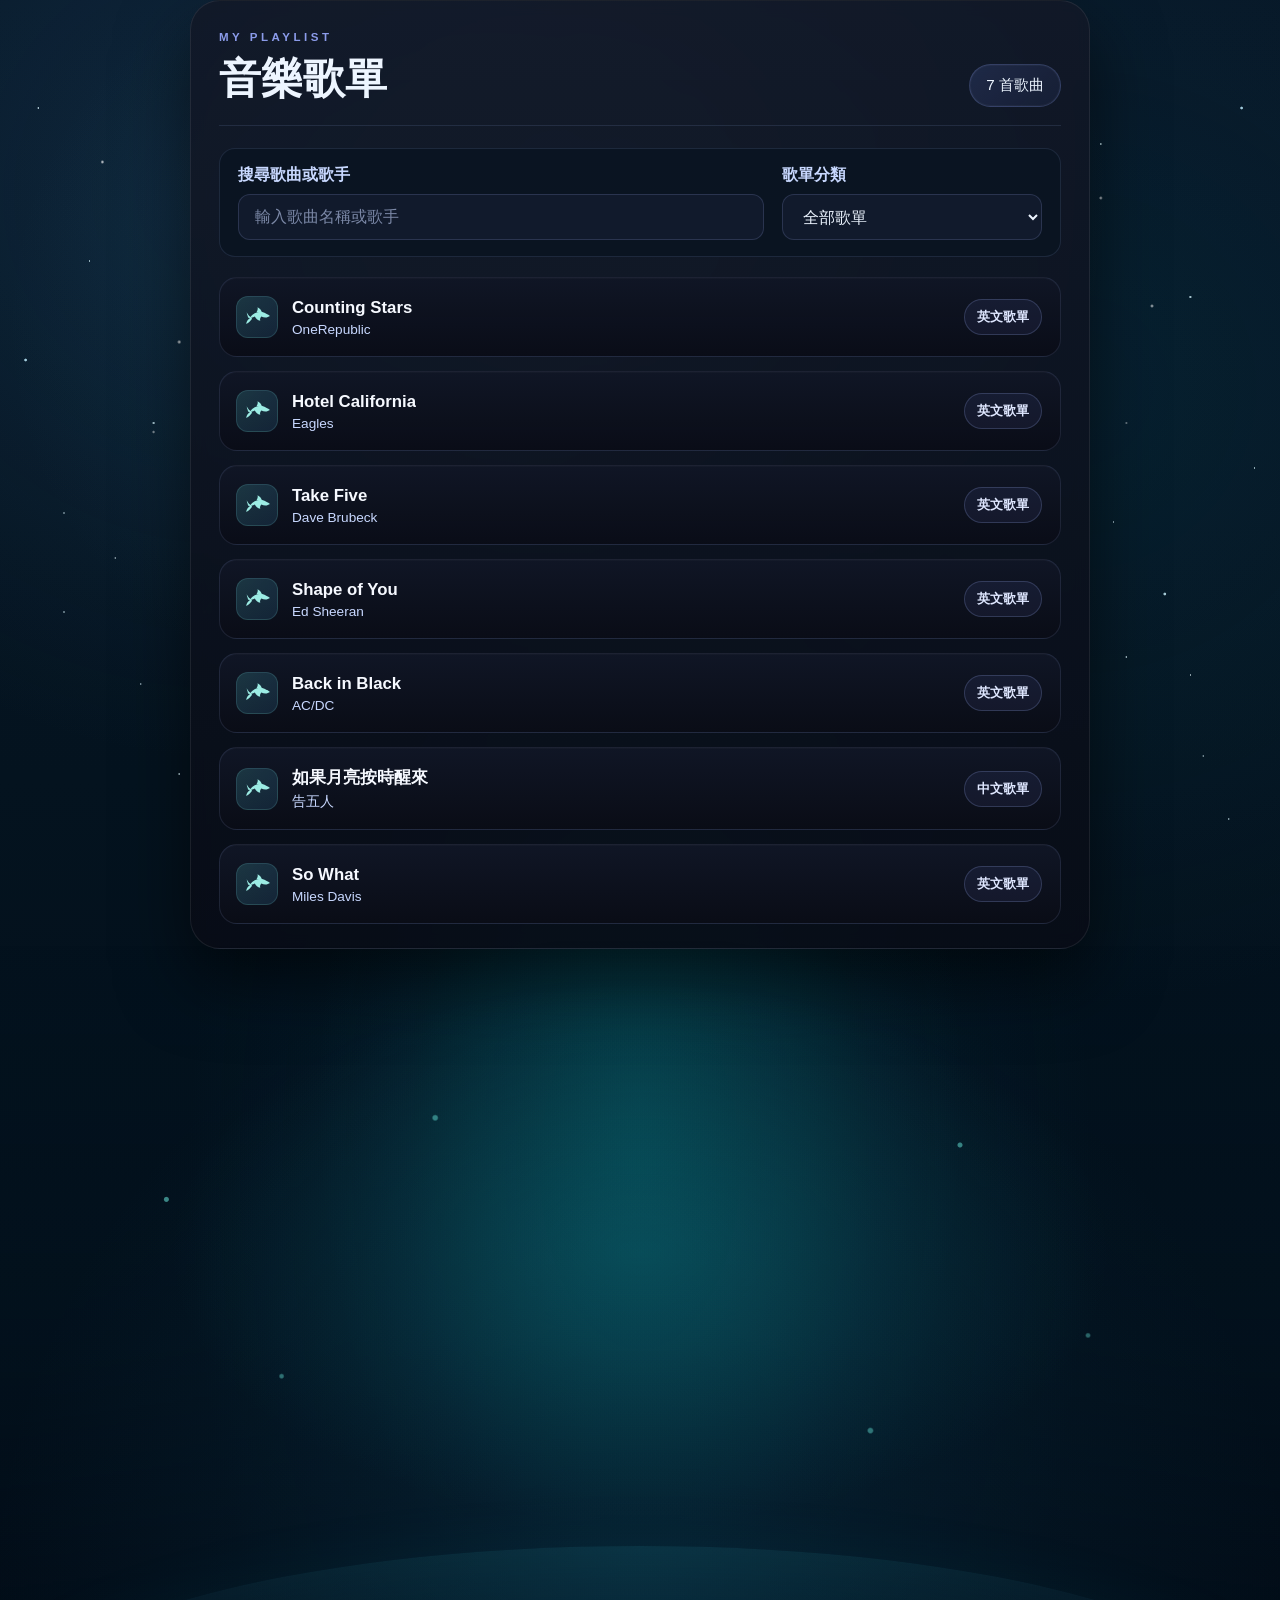
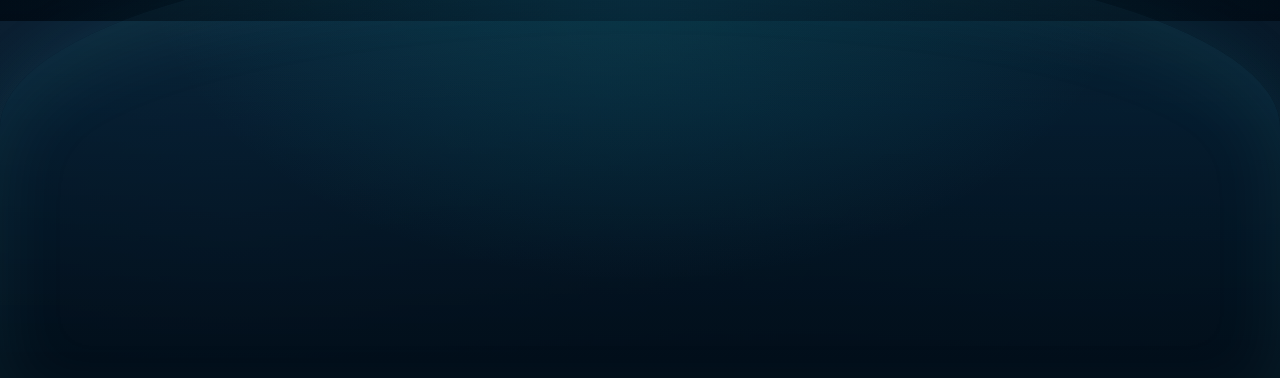
==== commit 5fb14966: "Remove duplicate playlist markup" ====
--- a/3/index.html
+++ b/3/index.html
@@ -88,93 +88,3 @@
     <script src="script.js"></script>
   </body>
 </html>
-<!DOCTYPE html>
-<html lang="zh-CN">
-  <head>
-    <meta charset="UTF-8" />
-    <meta name="viewport" content="width=device-width, initial-scale=1.0" />
-    <title>音樂歌單</title>
-    <link rel="stylesheet" href="style.css" />
-  </head>
-  <body>
-    <div class="sky-glow"></div>
-    <div class="stars"></div>
-    <div class="ocean"></div>
-
-    <div class="app-shell">
-      <header class="topbar">
-        <div>
-          <p class="eyebrow">MY PLAYLIST</p>
-          <h1>音樂歌單</h1>
-        </div>
-        <div class="stat-pill">
-          <span id="song-count">0</span> 首歌曲
-        </div>
-      </header>
-
-      <div class="filter-wrap">
-        <div class="filter-field">
-          <label for="song-search">搜尋歌曲或歌手</label>
-          <input id="song-search" type="search" placeholder="輸入歌曲名稱或歌手" autocomplete="off" oninput="filterSongs()" />
-        </div>
-        <div class="filter-field">
-          <label for="genre-select">歌單分類</label>
-          <select id="genre-select" onchange="filterSongs()">
-            <option value="">全部歌單</option>
-            <option value="中文歌單">中文歌單</option>
-            <option value="英文歌單">英文歌單</option>
-          </select>
-        </div>
-      </div>
-
-      <ul id="song-list" class="song-list"></ul>
-    </div>
-
-    <div class="marine-life">
-      <svg class="jelly-scene" viewBox="0 0 1000 700" role="img" aria-label="深海漂流水母群">
-        <defs>
-          <linearGradient id="jelly-bell-gradient" x1="0" y1="0" x2="1" y2="0.85">
-            <stop offset="0" stop-color="#7564d6" />
-            <stop offset="0.42" stop-color="#8799f1" />
-            <stop offset="0.78" stop-color="#76bce9" />
-            <stop offset="1" stop-color="#ACECE2" />
-          </linearGradient>
-          <g id="jellyfish-form">
-            <g class="jelly-bell-pulse">
-              <path class="jelly-bell" d="M48 222C55 126 120 62 214 58c94-4 162 58 168 151 2 26-9 48-30 55-19 7-35-7-48-20-13 25-41 34-64 17-17 23-49 23-68 1-20 22-51 18-65-6-21 13-46 5-57-14-6-9-5-15-2-20Z" />
-              <path class="jelly-rim" d="M48 222c10 19 36 27 57 14 14 24 45 28 65 6 19 22 51 22 68-1 23 17 51 8 64-17 13 13 29 27 48 20 12-4 20-13 25-24" />
-              <path class="jelly-speckles" d="M78 131C88 169 94 197 99 230M111 99c12 47 19 87 20 154M147 75c12 53 18 105 18 169M184 61c9 59 13 120 11 187M222 61c-1 64 4 127 15 185M260 74c-9 58-5 116 11 170M297 97c-15 49-11 94 7 141M332 131c-18 40-15 75-1 105" />
-              <path class="jelly-ridge" d="M82 130c34-28 76-42 128-43m-94 71c28-22 60-34 97-35m-84 64c25-15 50-22 78-23" />
-            </g>
-            <path class="jelly-tentacle jelly-tentacle-bright" d="M87 244c-22 48 26 78-1 132-27 53 24 90-7 148-18 34-9 72 8 112" />
-            <path class="jelly-tentacle" d="M111 254c12 52-26 82 8 135 33 51-12 88 16 145 16 33 12 68 4 99" />
-            <path class="jelly-tentacle jelly-tentacle-fine" d="M137 263c-22 43 15 72-7 121-22 48 22 81 1 129-13 29-7 68 4 103" />
-            <path class="jelly-tentacle jelly-tentacle-bright" d="M160 269c13 45-20 77 9 124 29 47-5 79 20 132 15 31 11 62 3 92" />
-            <path class="jelly-tentacle" d="M185 271c-17 47 15 75-4 123-18 47 19 79 4 127-9 29 0 63 13 94" />
-            <path class="jelly-tentacle jelly-tentacle-fine" d="M207 271c12 49-18 81 9 126 27 45-4 80 18 130 13 30 10 56 1 86" />
-            <path class="jelly-tentacle jelly-tentacle-bright" d="M230 268c-18 43 18 77-1 122-19 47 21 83 3 132-10 28-1 61 12 91" />
-            <path class="jelly-tentacle" d="M255 263c14 50-20 80 12 130 31 49-7 86 23 139 18 31 17 61 9 91" />
-            <path class="jelly-tentacle jelly-tentacle-fine" d="M280 254c-23 45 18 78-4 127-22 49 24 84 1 134-13 30-8 60 4 91" />
-            <path class="jelly-tentacle jelly-tentacle-bright" d="M305 244c12 47-24 77 10 127 34 49-10 87 20 140 18 32 14 65 5 95" />
-            <path class="jelly-tentacle" d="M329 231c-19 47 24 80-3 130-27 51 21 85-2 137-13 31-4 64 10 97" />
-            <circle class="jelly-bubble" cx="82" cy="282" r="5" />
-            <circle class="jelly-bubble" cx="346" cy="302" r="4" />
-            <circle class="jelly-bubble" cx="119" cy="371" r="3" />
-            <circle class="jelly-bubble" cx="301" cy="424" r="5" />
-            <circle class="jelly-bubble" cx="159" cy="492" r="3" />
-            <circle class="jelly-bubble" cx="342" cy="547" r="3" />
-          </g>
-        </defs>
-        <g class="jelly-drift"><use href="#jellyfish-form" class="jelly-copy" transform="translate(55 155) scale(.55)" /></g>
-        <g class="jelly-drift"><use href="#jellyfish-form" class="jelly-copy" transform="translate(212 55) scale(.42)" /></g>
-        <g class="jelly-drift"><use href="#jellyfish-form" class="jelly-copy" transform="translate(310 300) scale(.34)" /></g>
-        <g class="jelly-drift"><use href="#jellyfish-form" class="jelly-copy" transform="translate(482 90) scale(.72)" /></g>
-        <g class="jelly-drift"><use href="#jellyfish-form" class="jelly-copy" transform="translate(675 210) scale(.46)" /></g>
-        <g class="jelly-drift"><use href="#jellyfish-form" class="jelly-copy" transform="translate(798 48) scale(.34)" /></g>
-        <g class="jelly-drift"><use href="#jellyfish-form" class="jelly-copy" transform="translate(840 330) scale(.5)" /></g>
-      </svg>
-    </div>
-
-    <script src="script.js"></script>
-  </body>
-</html>
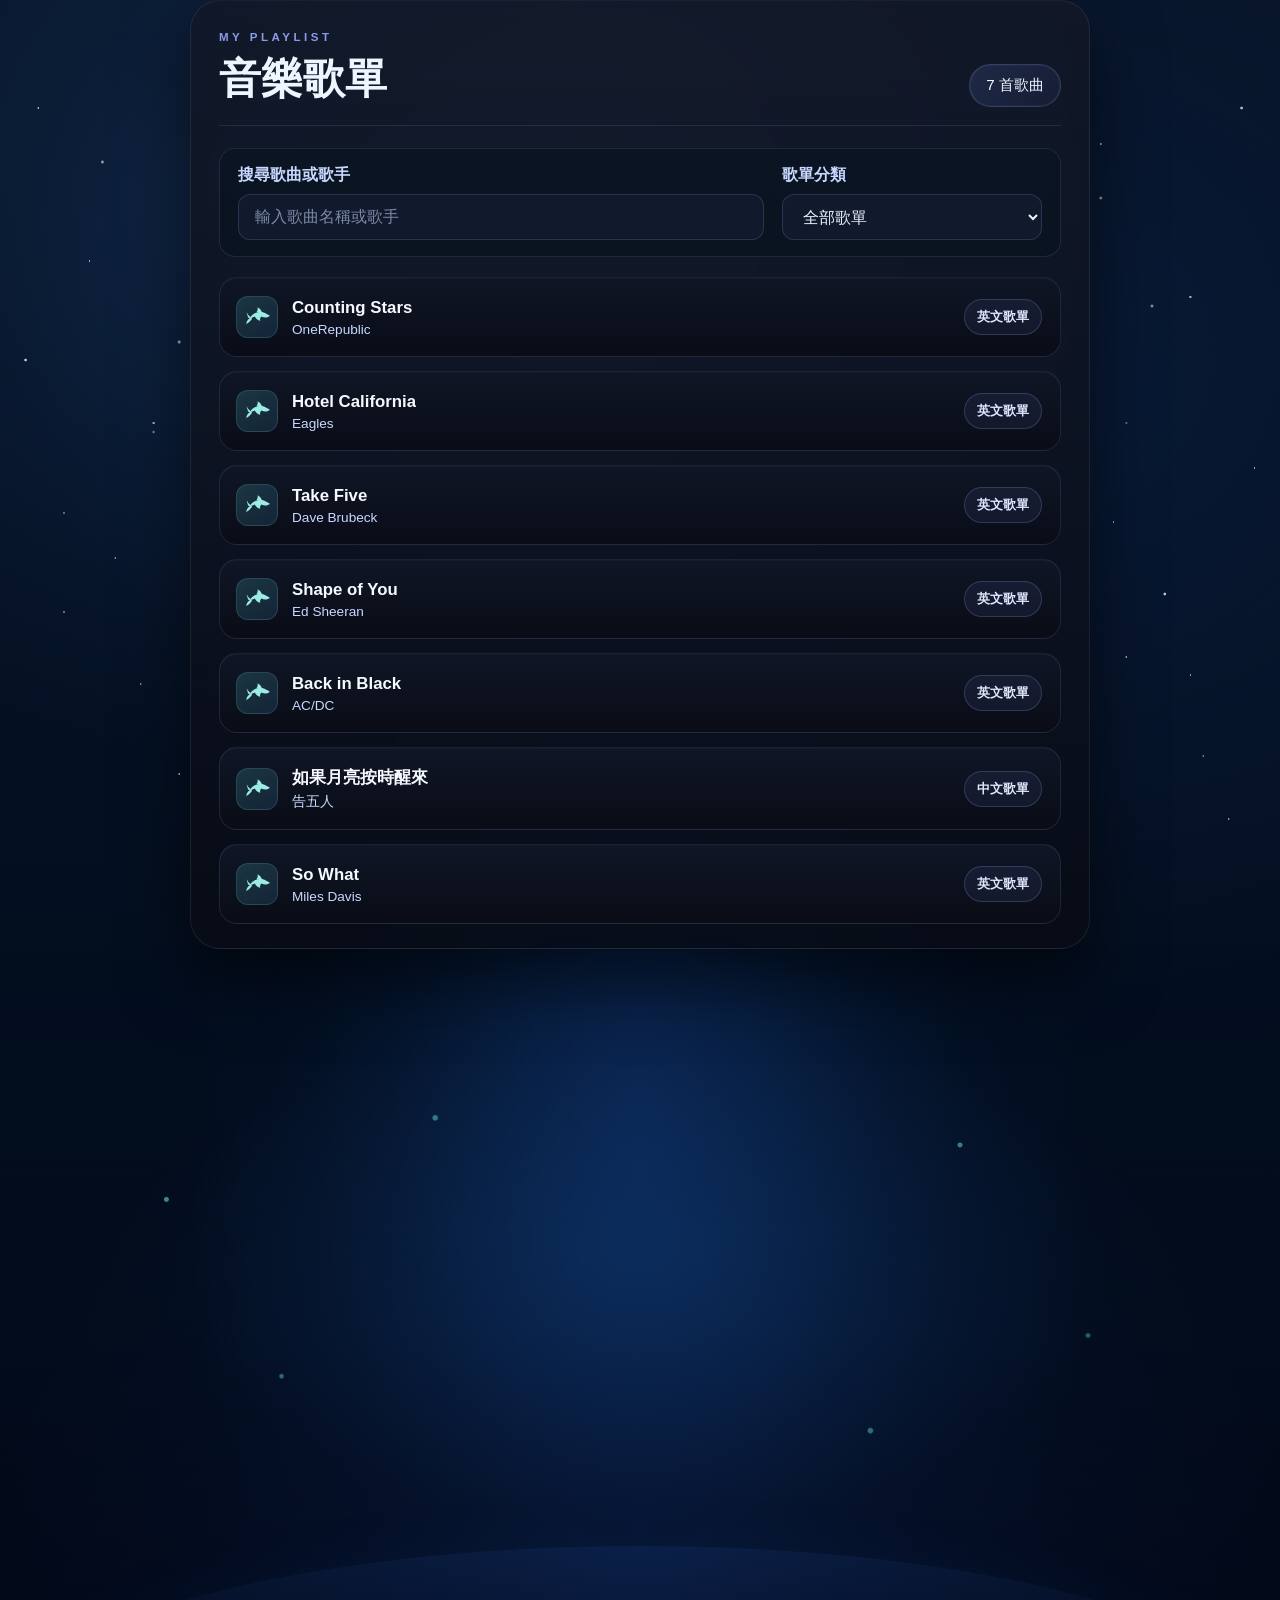
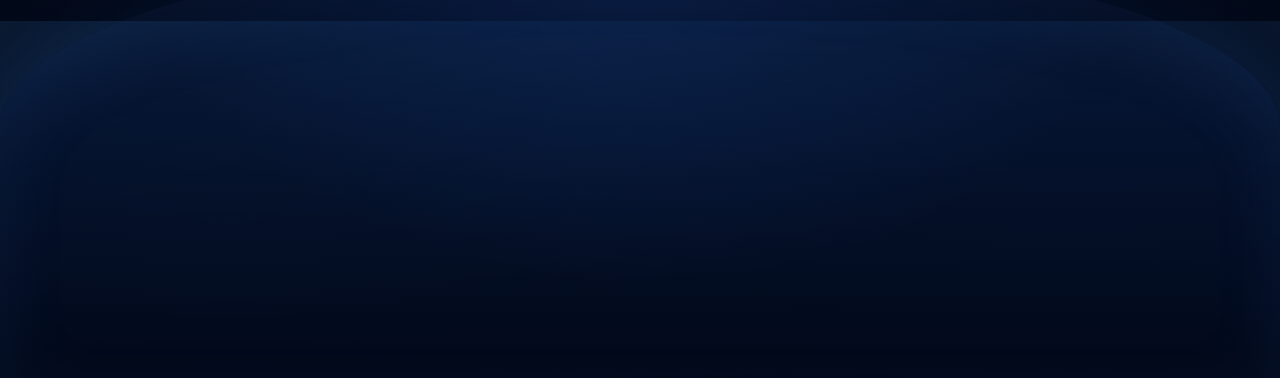
==== commit cc6135ea: "Shift page background toward deep blue" ====
--- a/3/index.html
+++ b/3/index.html
@@ -4,7 +4,7 @@
     <meta charset="UTF-8" />
     <meta name="viewport" content="width=device-width, initial-scale=1.0" />
     <title>音樂歌單</title>
-    <link rel="stylesheet" href="style.css" />
+    <link rel="stylesheet" href="style.css?v=deep-blue-20261027" />
   </head>
   <body>
     <div class="sky-glow"></div>
--- a/3/style.css
+++ b/3/style.css
@@ -30,10 +30,10 @@
   place-items: center;
   font-family: "Microsoft JhengHei", Arial, sans-serif;
   background:
-    radial-gradient(ellipse at 50% 72%, rgba(0, 157, 169, 0.2) 0%, rgba(5, 65, 91, 0.12) 26%, transparent 50%),
-    radial-gradient(circle at 18% 12%, rgba(51, 114, 157, 0.2) 0%, transparent 32%),
-    radial-gradient(circle at 84% 24%, rgba(15, 103, 128, 0.14) 0%, transparent 38%),
-    linear-gradient(180deg, #071626 0%, #04131f 48%, #020d18 100%);
+    radial-gradient(ellipse at 50% 72%, rgba(17, 74, 174, 0.22) 0%, rgba(5, 42, 91, 0.14) 26%, transparent 50%),
+    radial-gradient(circle at 18% 12%, rgba(40, 92, 160, 0.2) 0%, transparent 32%),
+    radial-gradient(circle at 84% 24%, rgba(22, 65, 139, 0.16) 0%, transparent 38%),
+    linear-gradient(180deg, #071326 0%, #041022 48%, #020917 100%);
   color: var(--text);
   overflow-x: hidden;
   overflow-y: auto;
@@ -43,9 +43,9 @@
     position: absolute;
     inset: 0;
     background:
-      radial-gradient(ellipse at 50% 68%, rgba(28, 196, 195, 0.12), transparent 36%),
-      radial-gradient(circle at 50% 12%, rgba(163, 209, 231, 0.16), transparent 30%),
-      radial-gradient(circle at 30% 20%, rgba(49, 126, 158, 0.12), transparent 24%);
+      radial-gradient(ellipse at 50% 68%, rgba(42, 110, 211, 0.12), transparent 36%),
+      radial-gradient(circle at 50% 12%, rgba(163, 196, 255, 0.16), transparent 30%),
+      radial-gradient(circle at 30% 20%, rgba(49, 91, 158, 0.12), transparent 24%);
     pointer-events: none;
   }
 
@@ -156,12 +156,12 @@
     bottom: -22%;
     height: 48vh;
     background:
-      radial-gradient(ellipse at 50% 0%, rgba(23, 164, 174, 0.2), transparent 55%),
-      linear-gradient(180deg, rgba(13, 61, 82, 0.22), rgba(5, 29, 48, 0.78) 38%, rgba(2, 13, 24, 0.96) 100%);
+      radial-gradient(ellipse at 50% 0%, rgba(30, 91, 190, 0.2), transparent 55%),
+      linear-gradient(180deg, rgba(13, 39, 82, 0.22), rgba(5, 19, 48, 0.78) 38%, rgba(2, 8, 24, 0.96) 100%);
     border-radius: 50% 50% 0 0 / 42% 42% 0 0;
     box-shadow:
-      inset 0 28px 75px rgba(84, 216, 218, 0.08),
-      0 0 55px rgba(24, 156, 176, 0.12);
+      inset 0 28px 75px rgba(91, 151, 255, 0.08),
+      0 0 55px rgba(34, 91, 190, 0.12);
     pointer-events: none;
   }
 
@@ -173,9 +173,9 @@
     margin: -8px 0 0;
     overflow: hidden;
     background:
-      radial-gradient(ellipse at 50% 46%, rgba(18, 166, 175, 0.2), transparent 52%),
-      radial-gradient(ellipse at 50% 100%, rgba(21, 86, 119, 0.2), transparent 72%),
-      linear-gradient(180deg, transparent 0%, rgba(4, 29, 43, 0.14) 58%, rgba(2, 13, 24, 0.55) 100%);
+      radial-gradient(ellipse at 50% 46%, rgba(25, 99, 183, 0.18), transparent 52%),
+      radial-gradient(ellipse at 50% 100%, rgba(21, 52, 119, 0.22), transparent 72%),
+      linear-gradient(180deg, transparent 0%, rgba(4, 19, 43, 0.14) 58%, rgba(2, 8, 24, 0.55) 100%);
   }
 
   .marine-life::before {
@@ -513,12 +513,17 @@
     padding: 22px 16px 18px;
   }
 
-  .topbar,
-  .song-item {
+  .topbar {
     flex-direction: column;
     align-items: flex-start;
   }
 
+  .song-item {
+    flex-direction: row;
+    align-items: center;
+    min-width: 0;
+  }
+
   .filter-wrap {
     grid-template-columns: 1fr;
   }
@@ -528,11 +533,22 @@
   }
 
   .song-info {
-    width: 100%;
+    width: auto;
+    flex: 1;
+  }
+
+  .song-meta {
+    flex: 1;
+  }
+
+  .song-artist {
+    overflow: hidden;
+    white-space: nowrap;
+    text-overflow: ellipsis;
   }
 
   .song-genre {
-    align-self: flex-end;
+    flex-shrink: 0;
   }
 
   .marine-life {
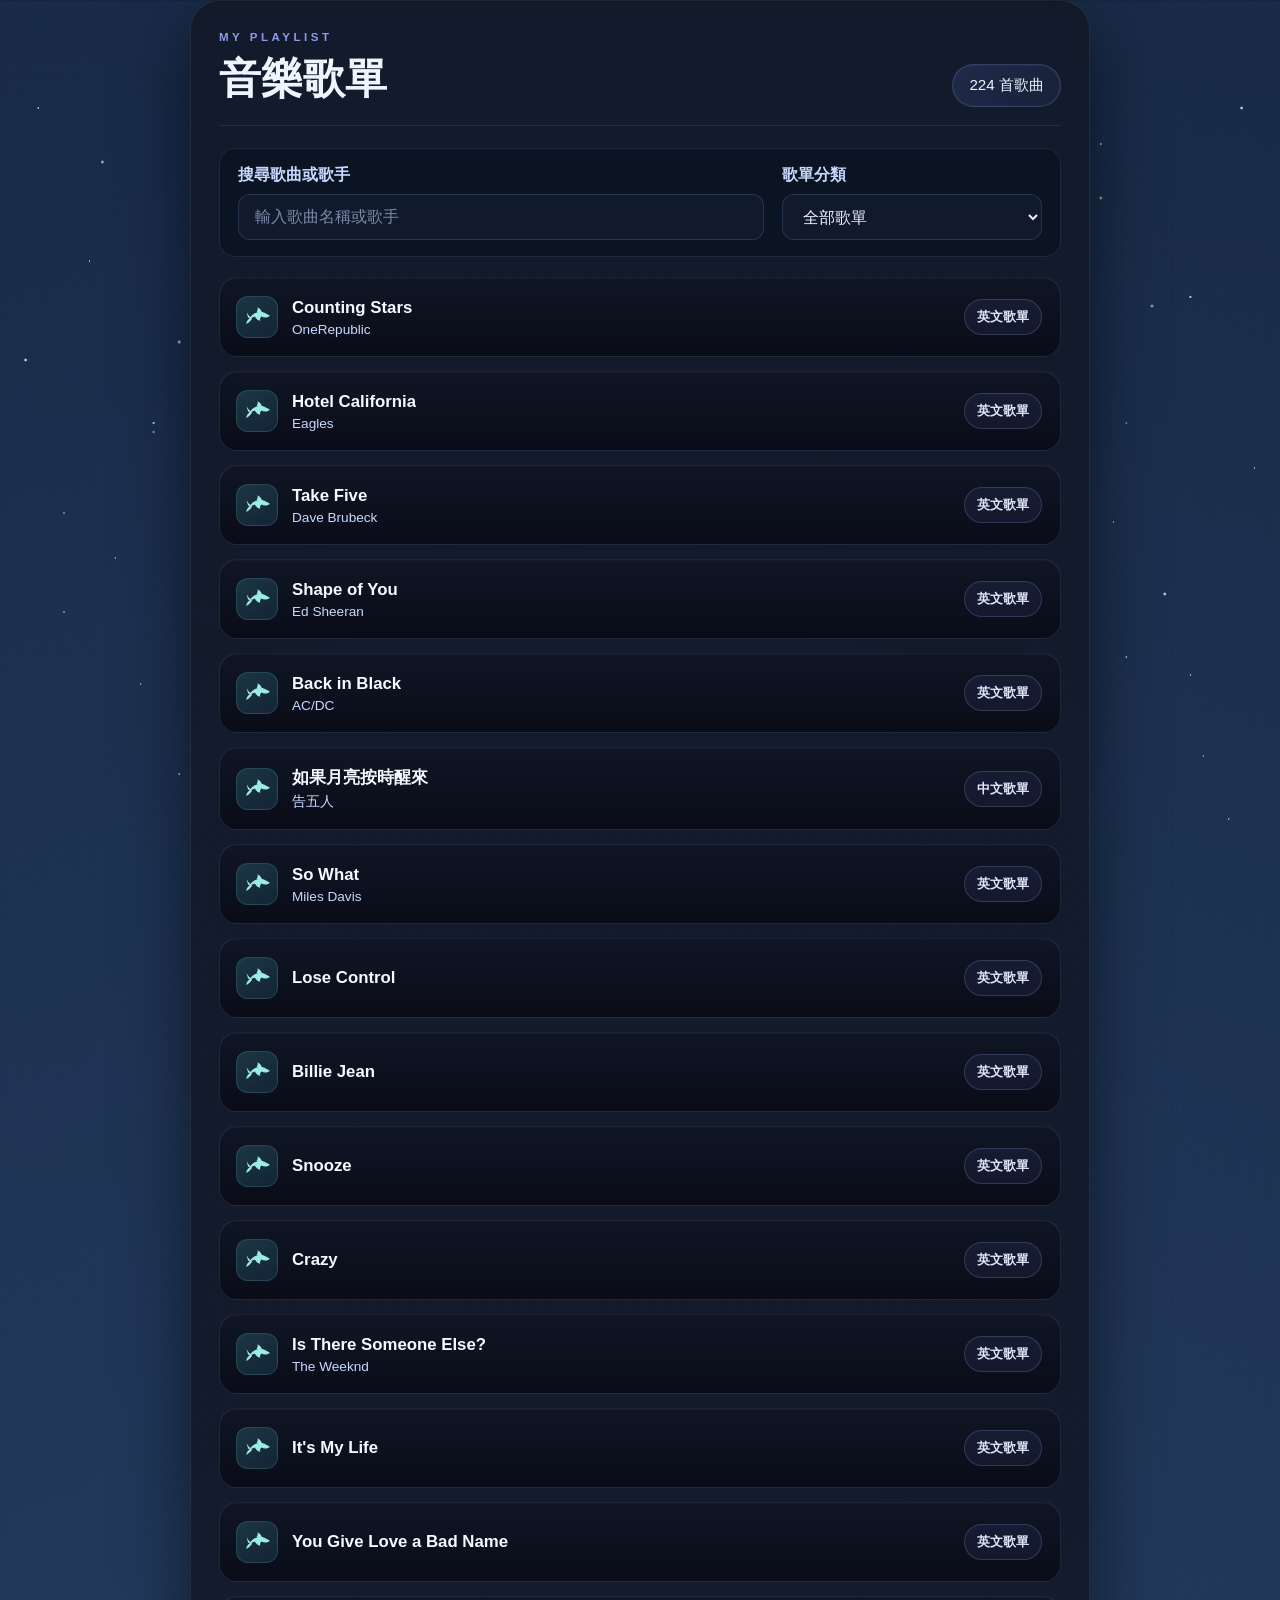
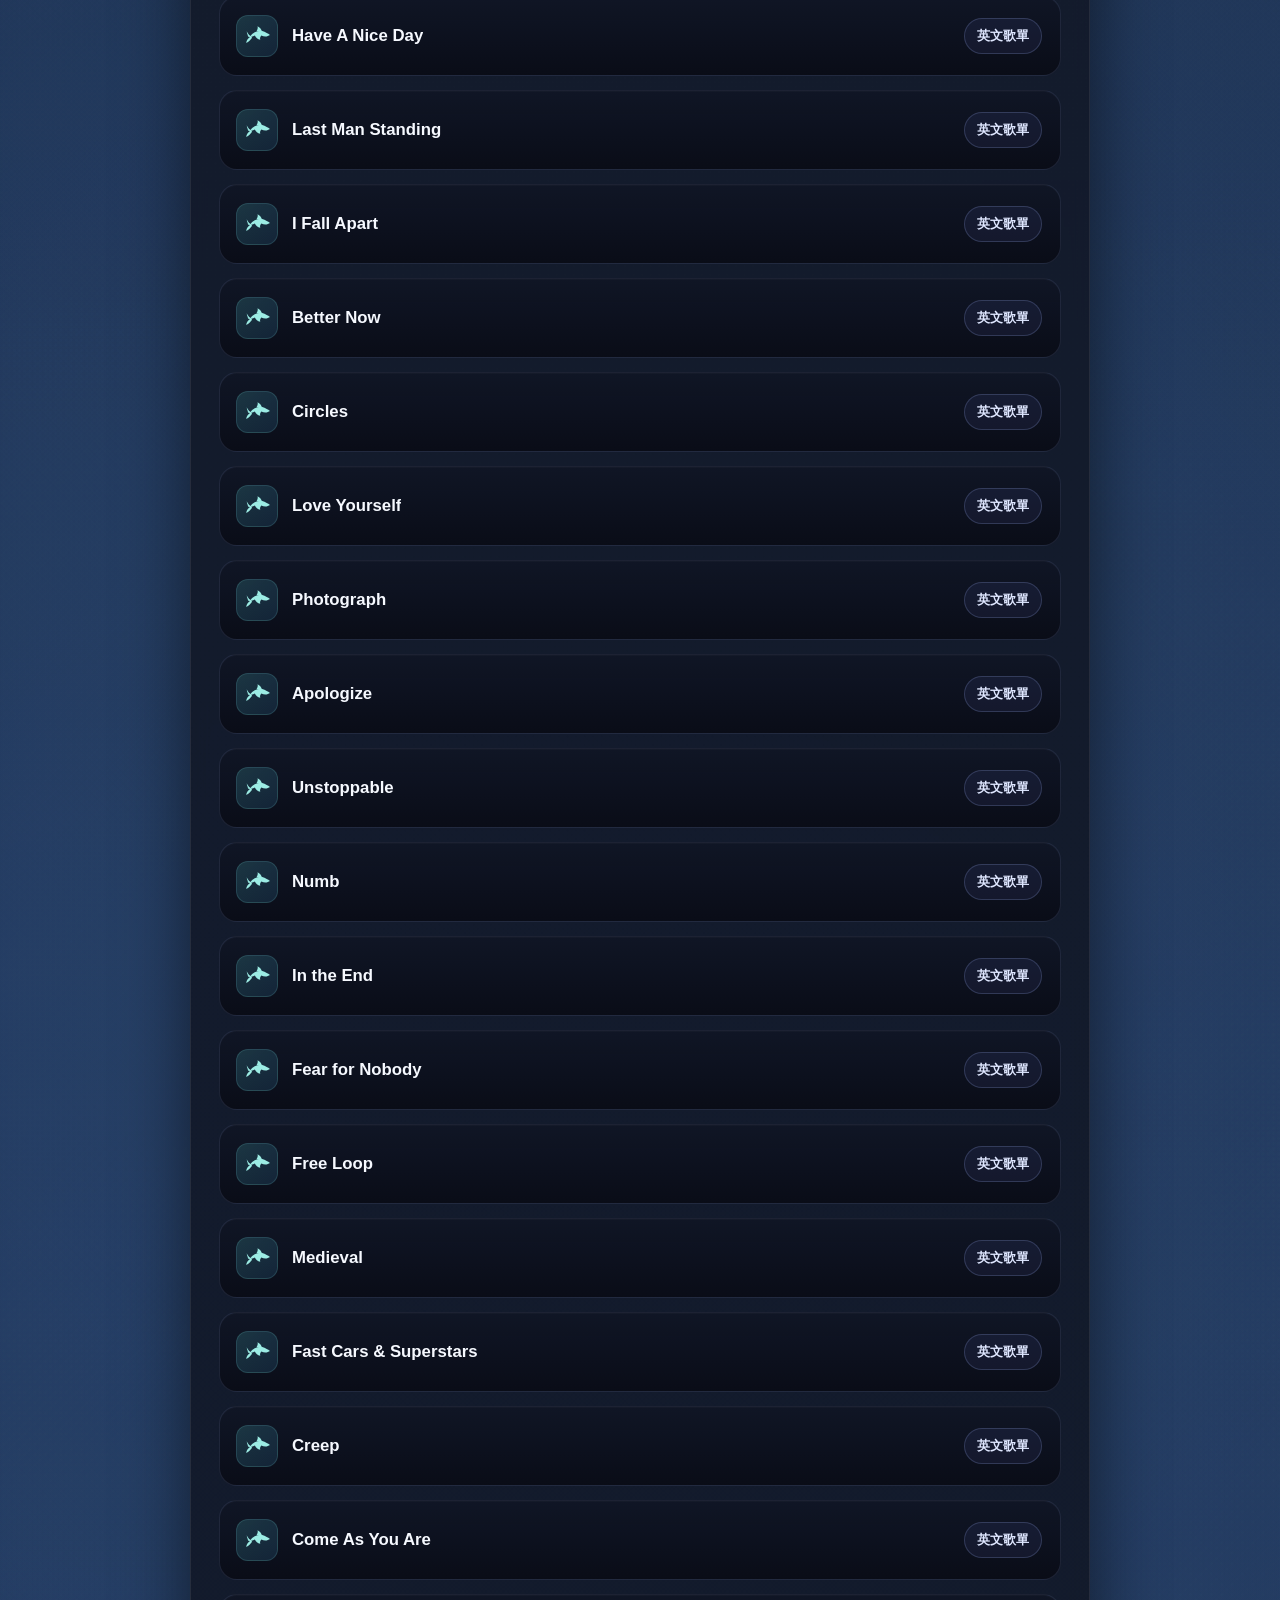
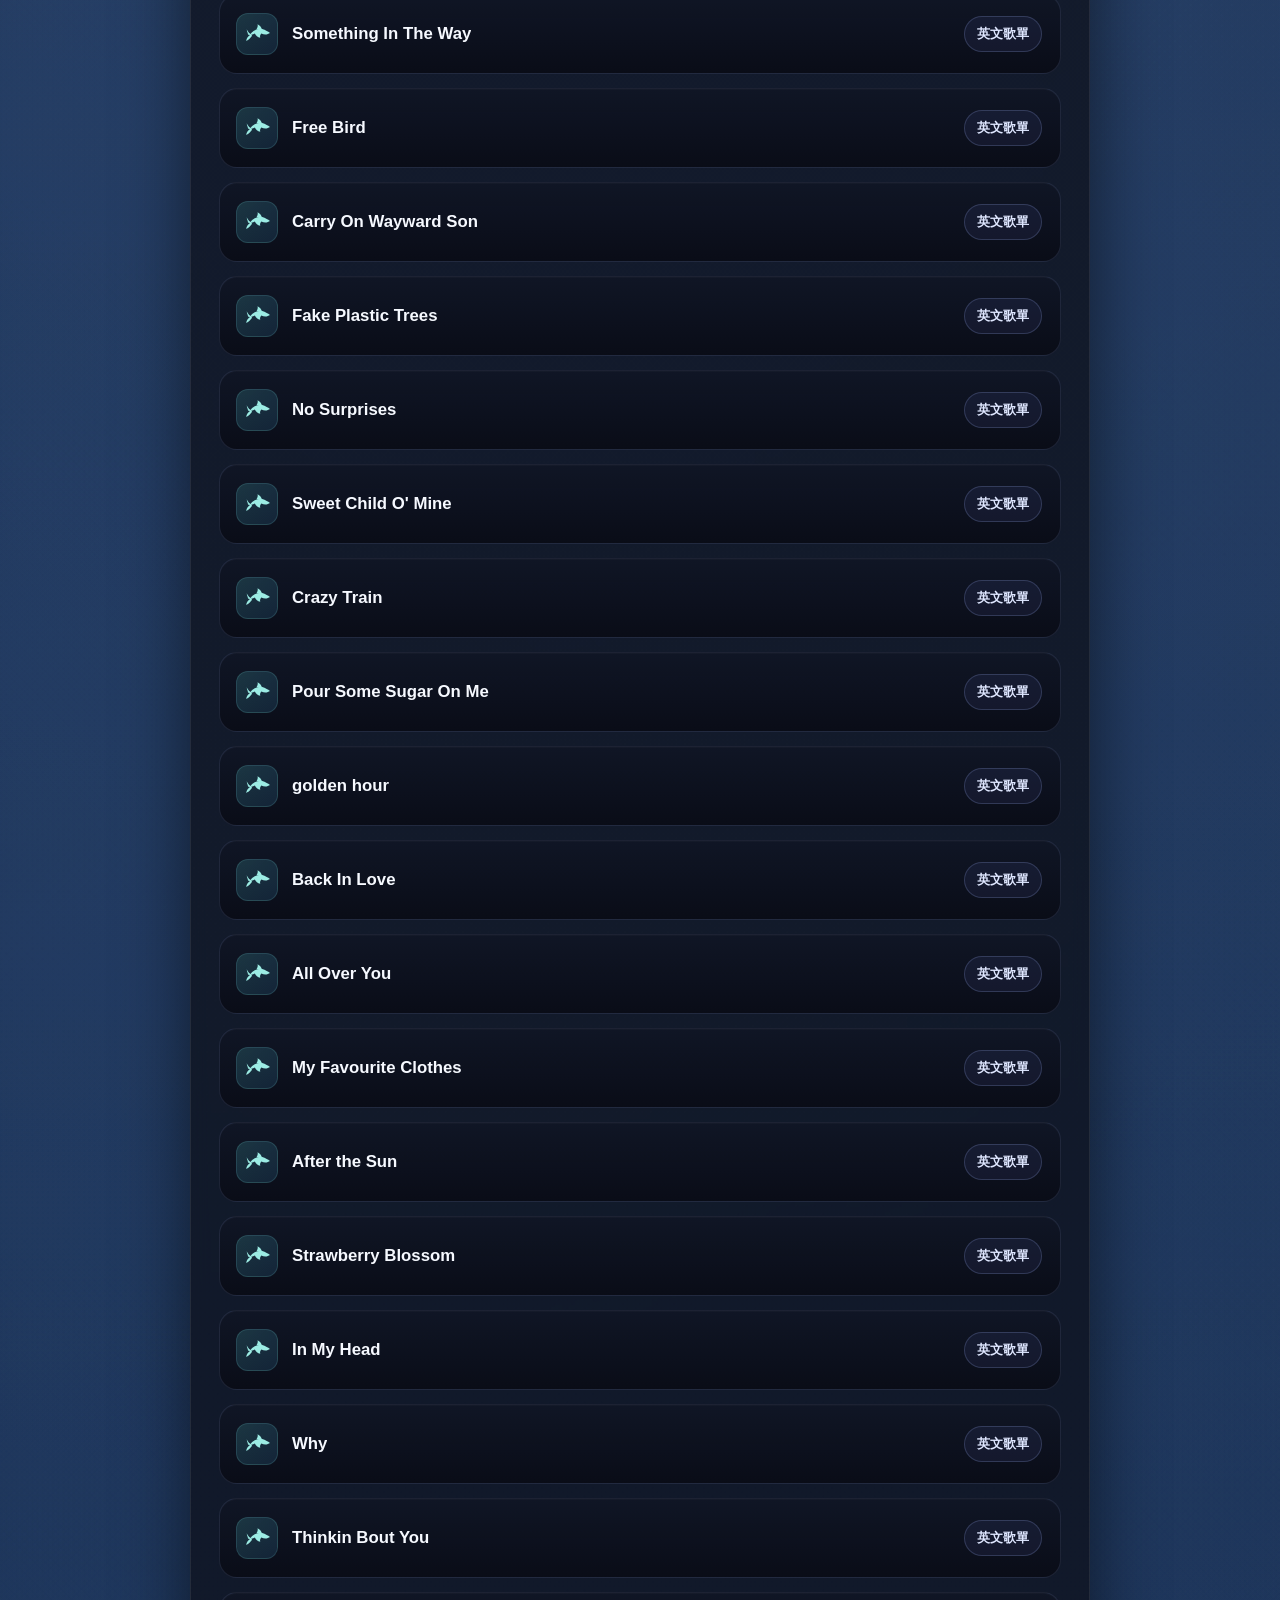
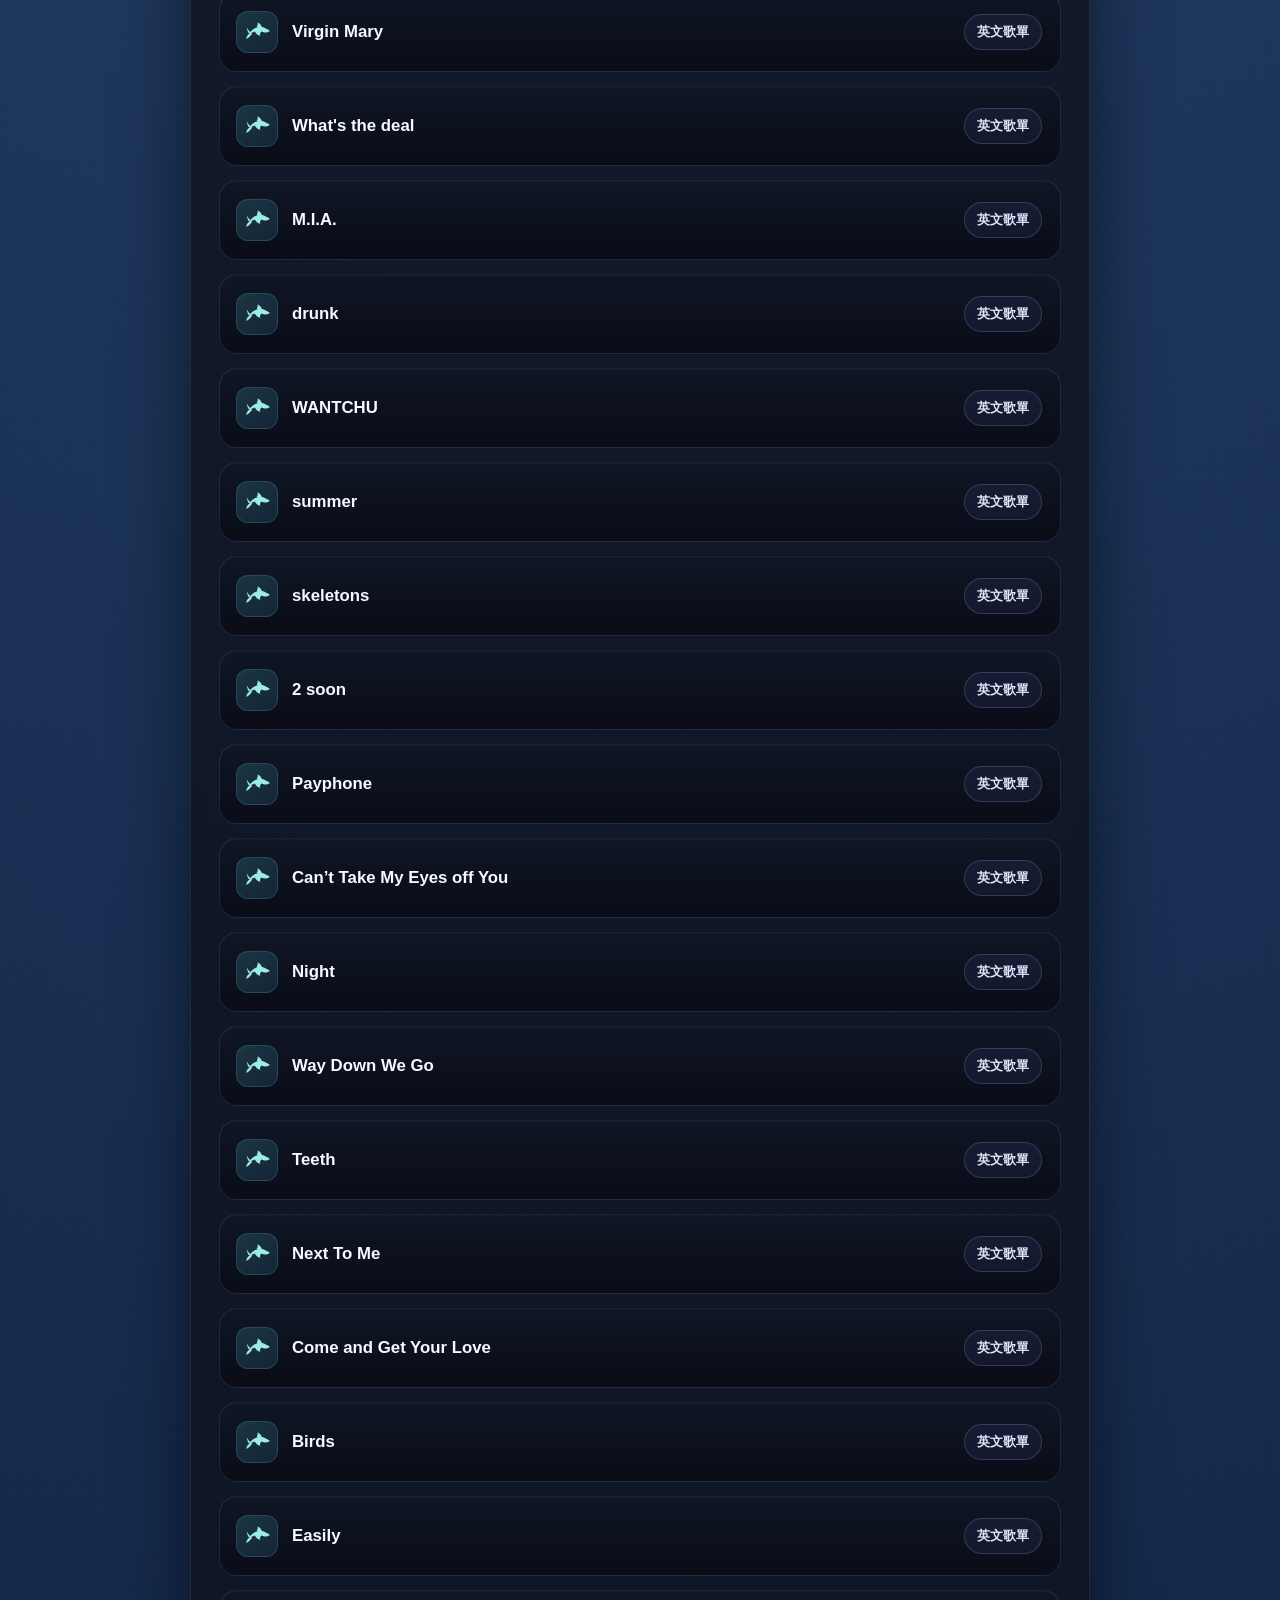
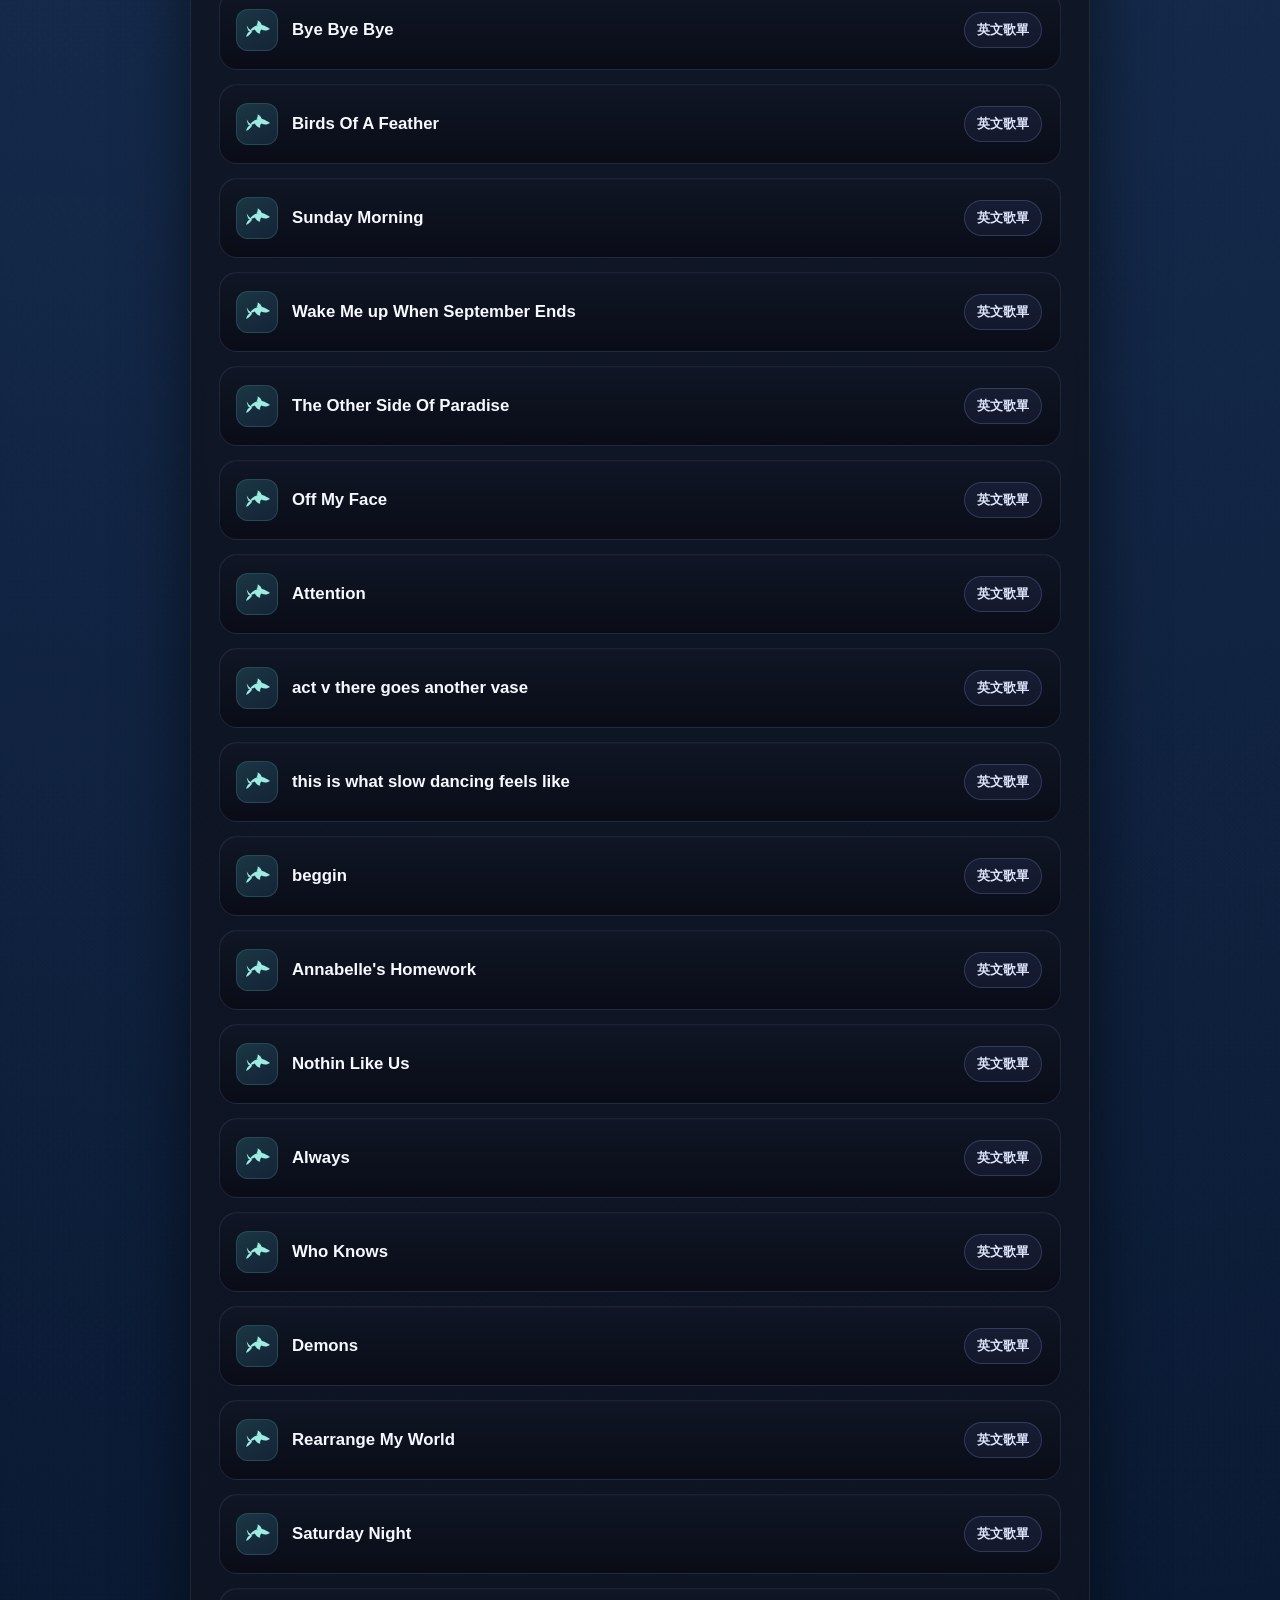
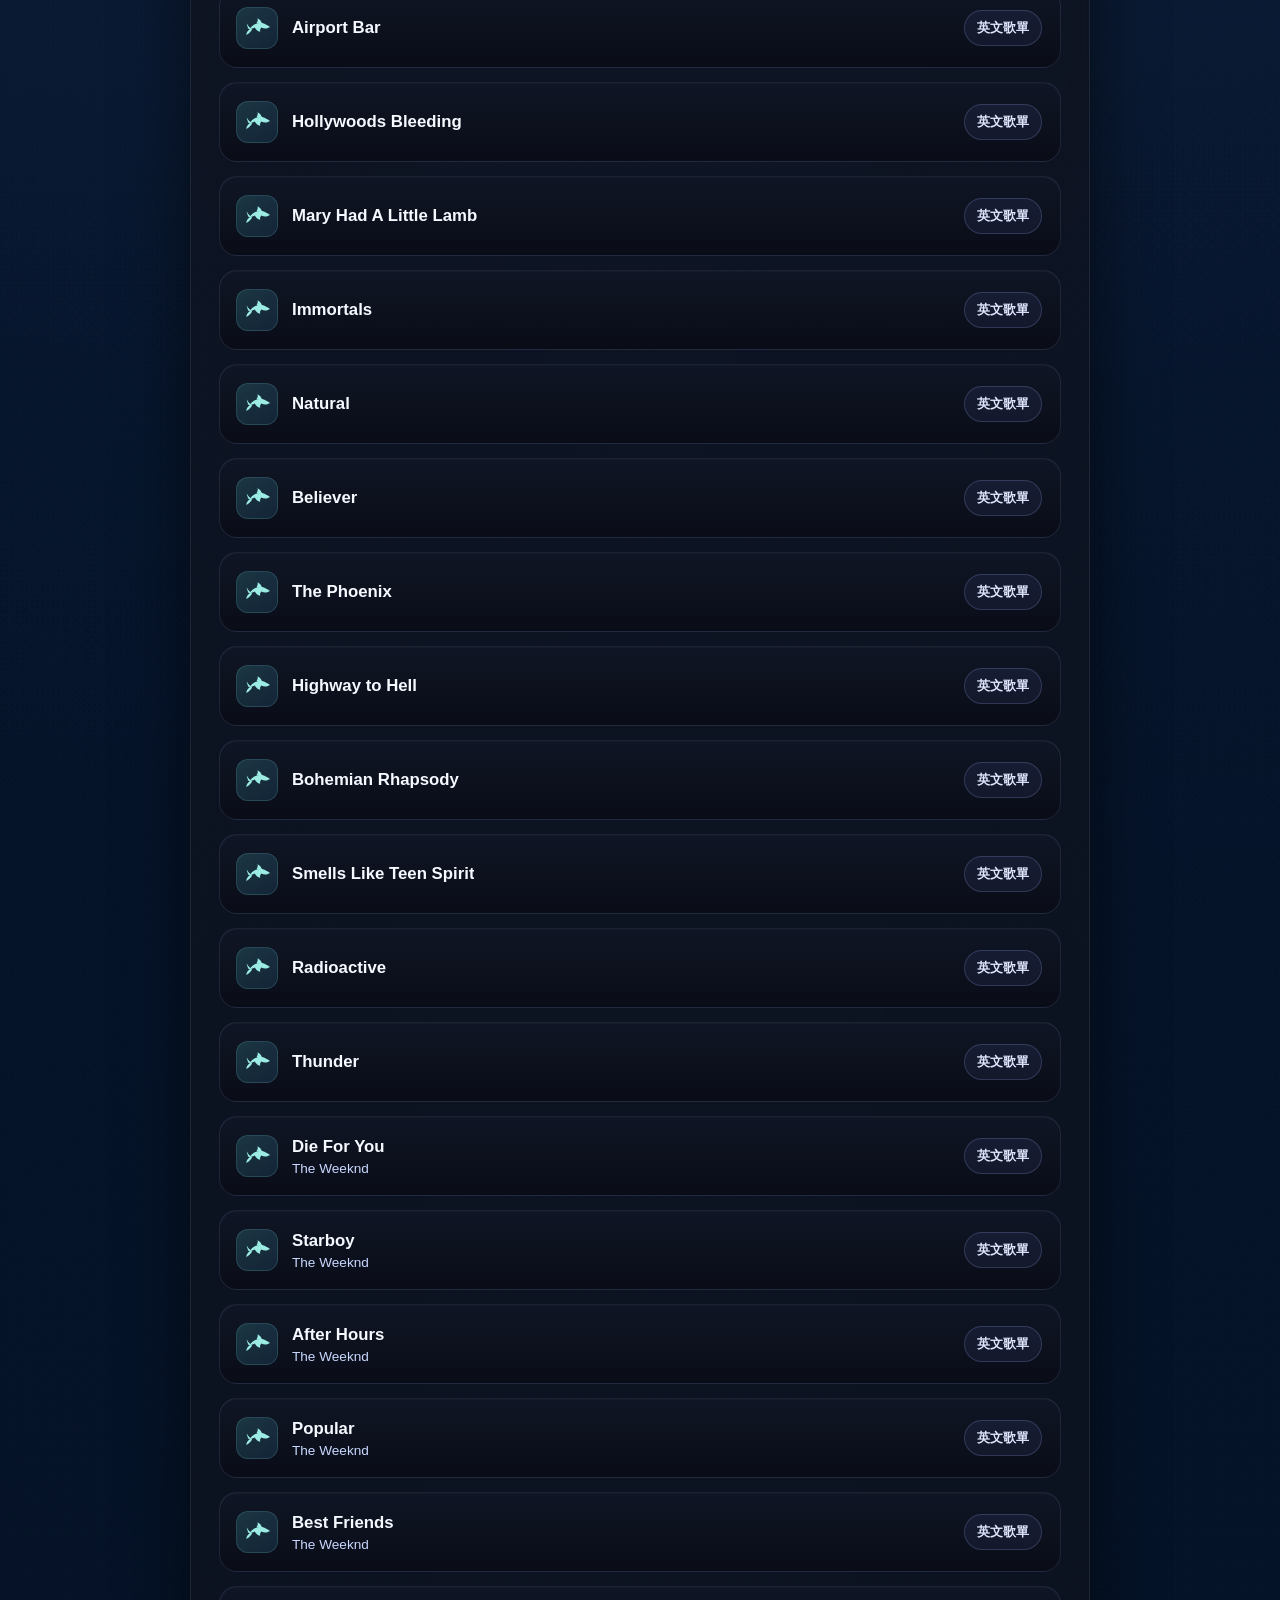
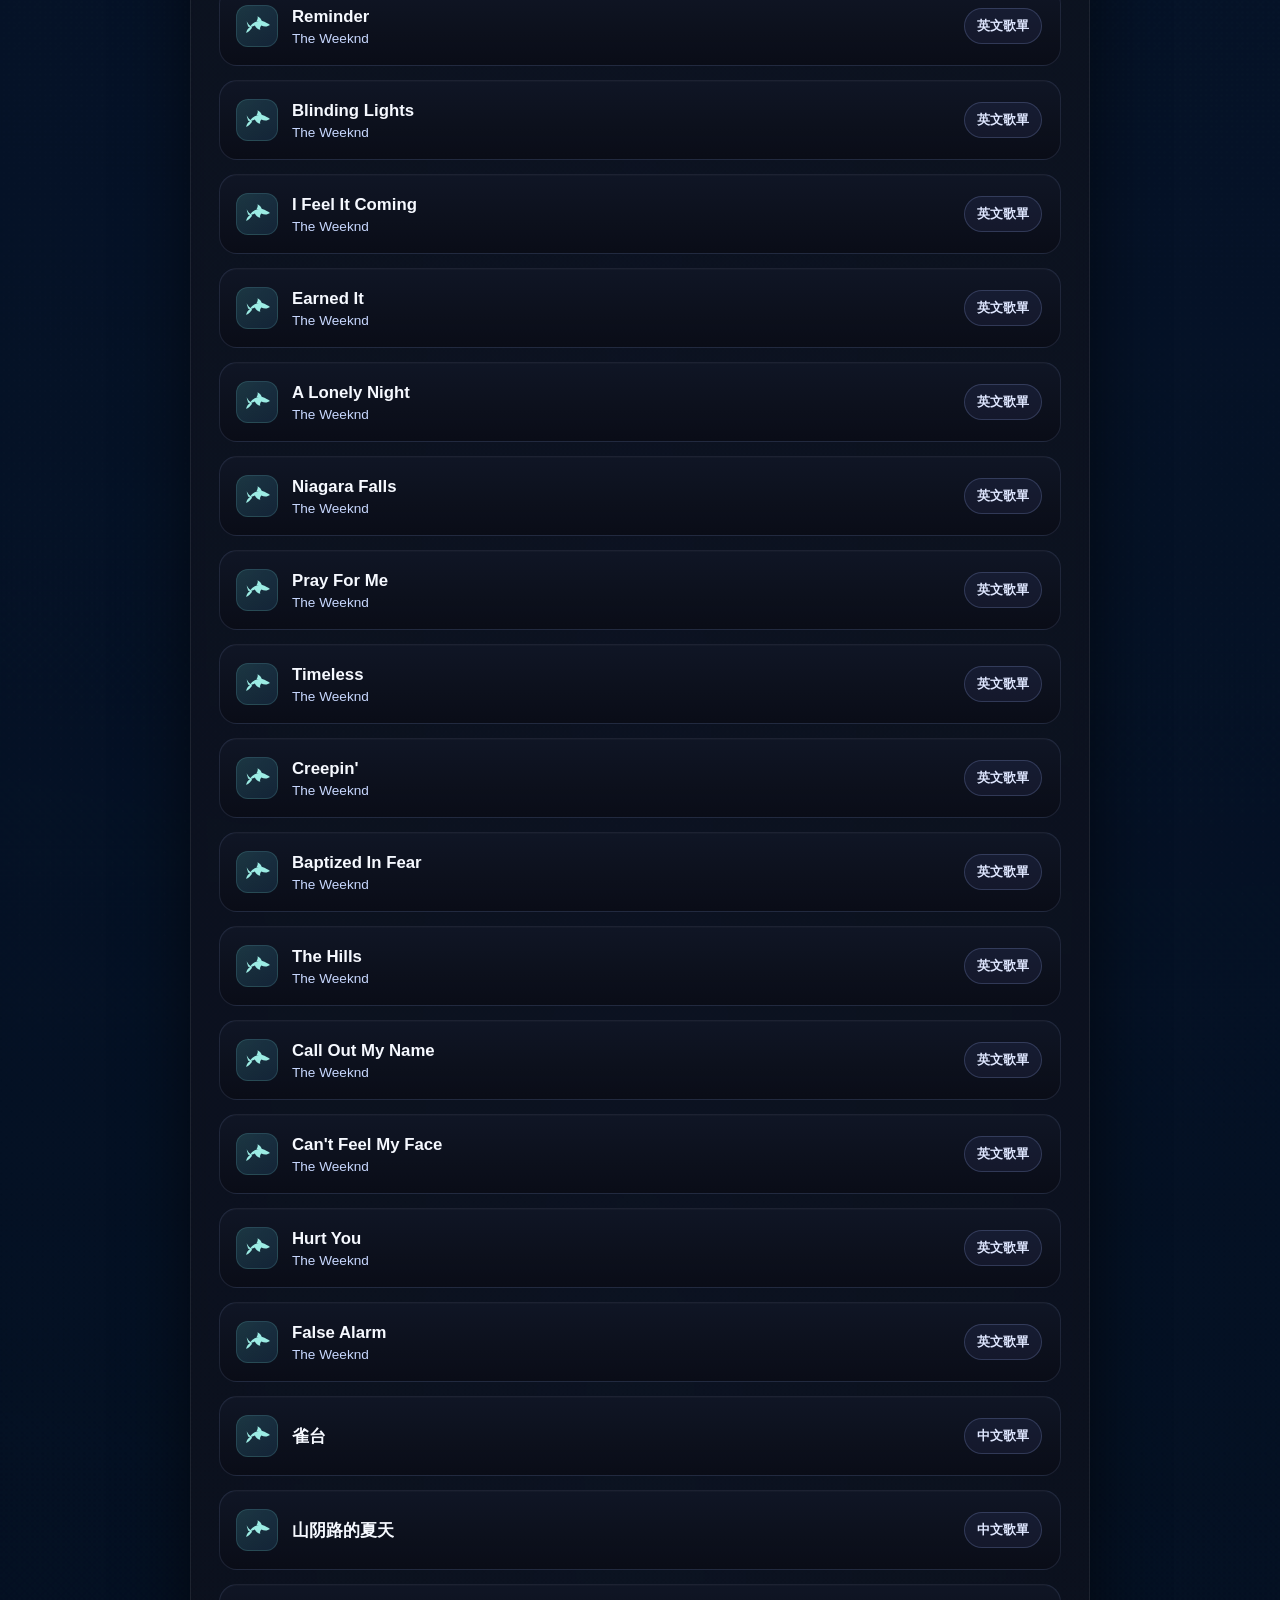
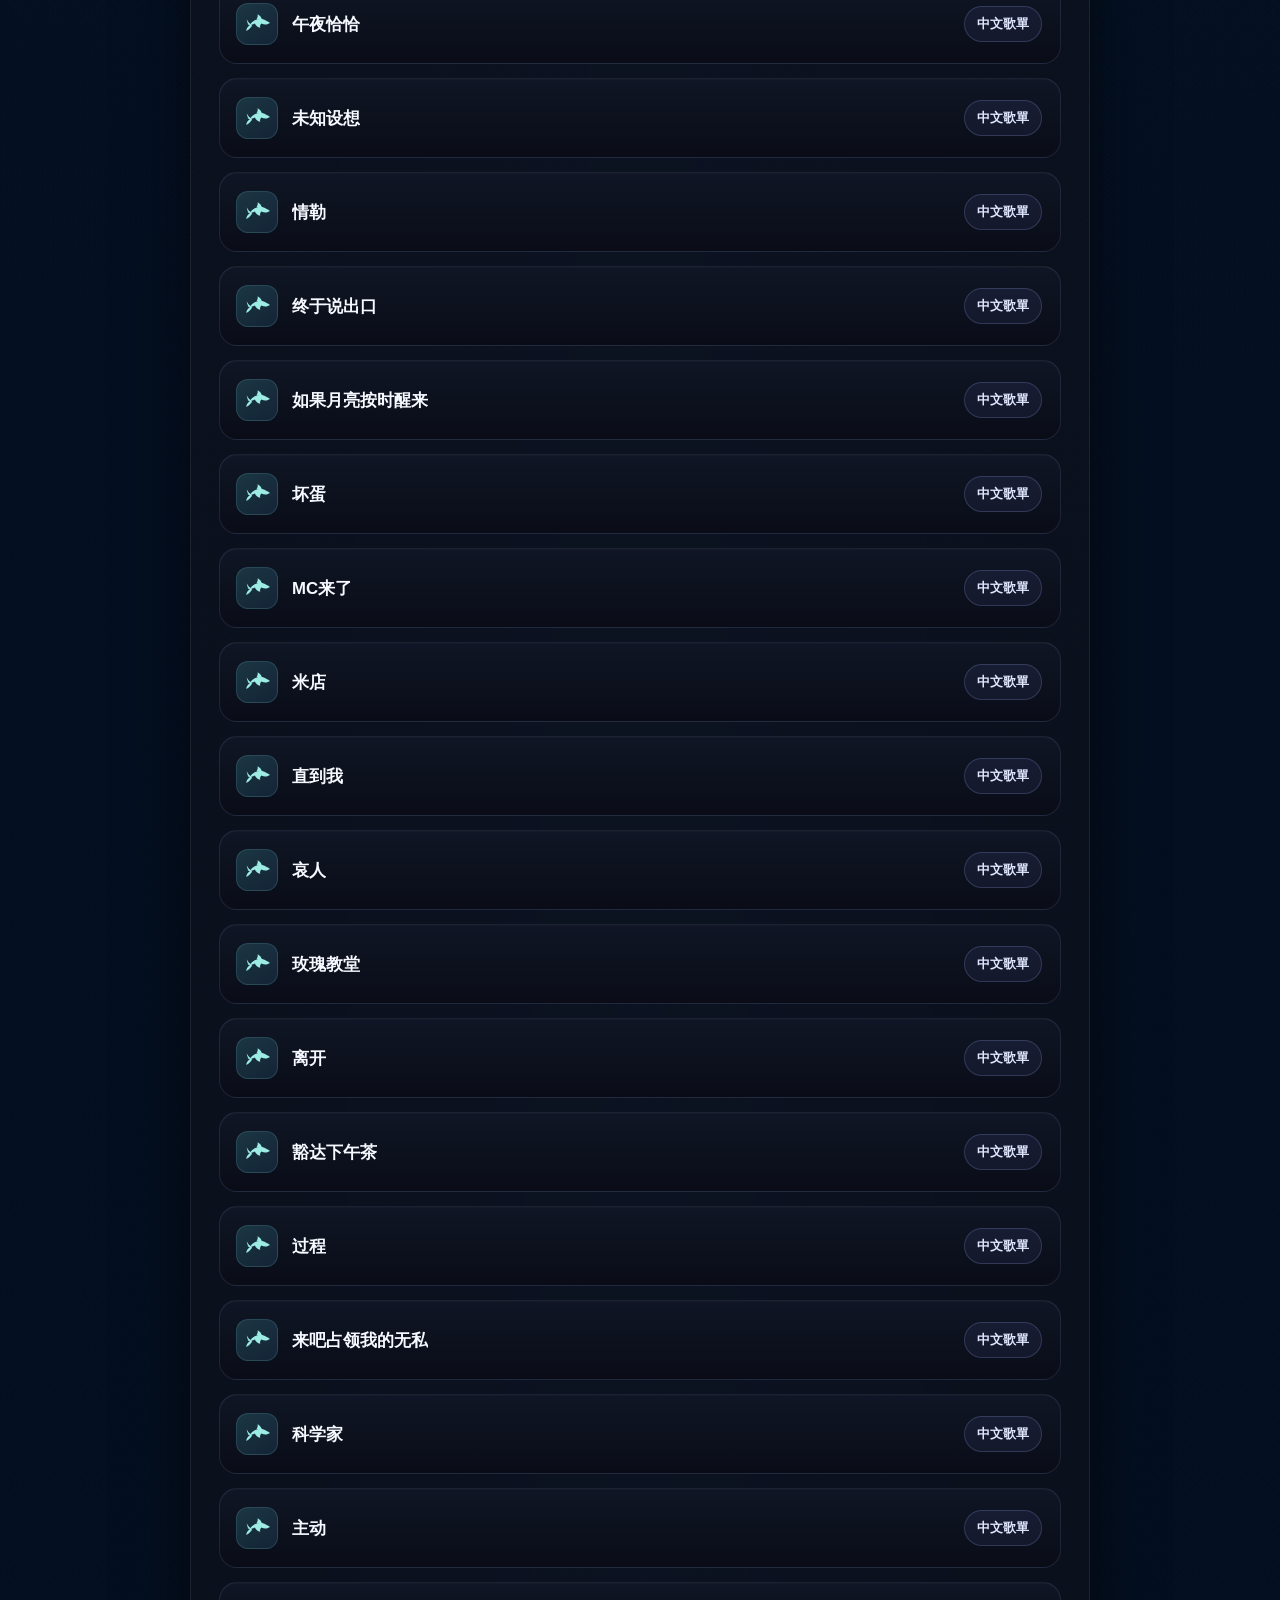
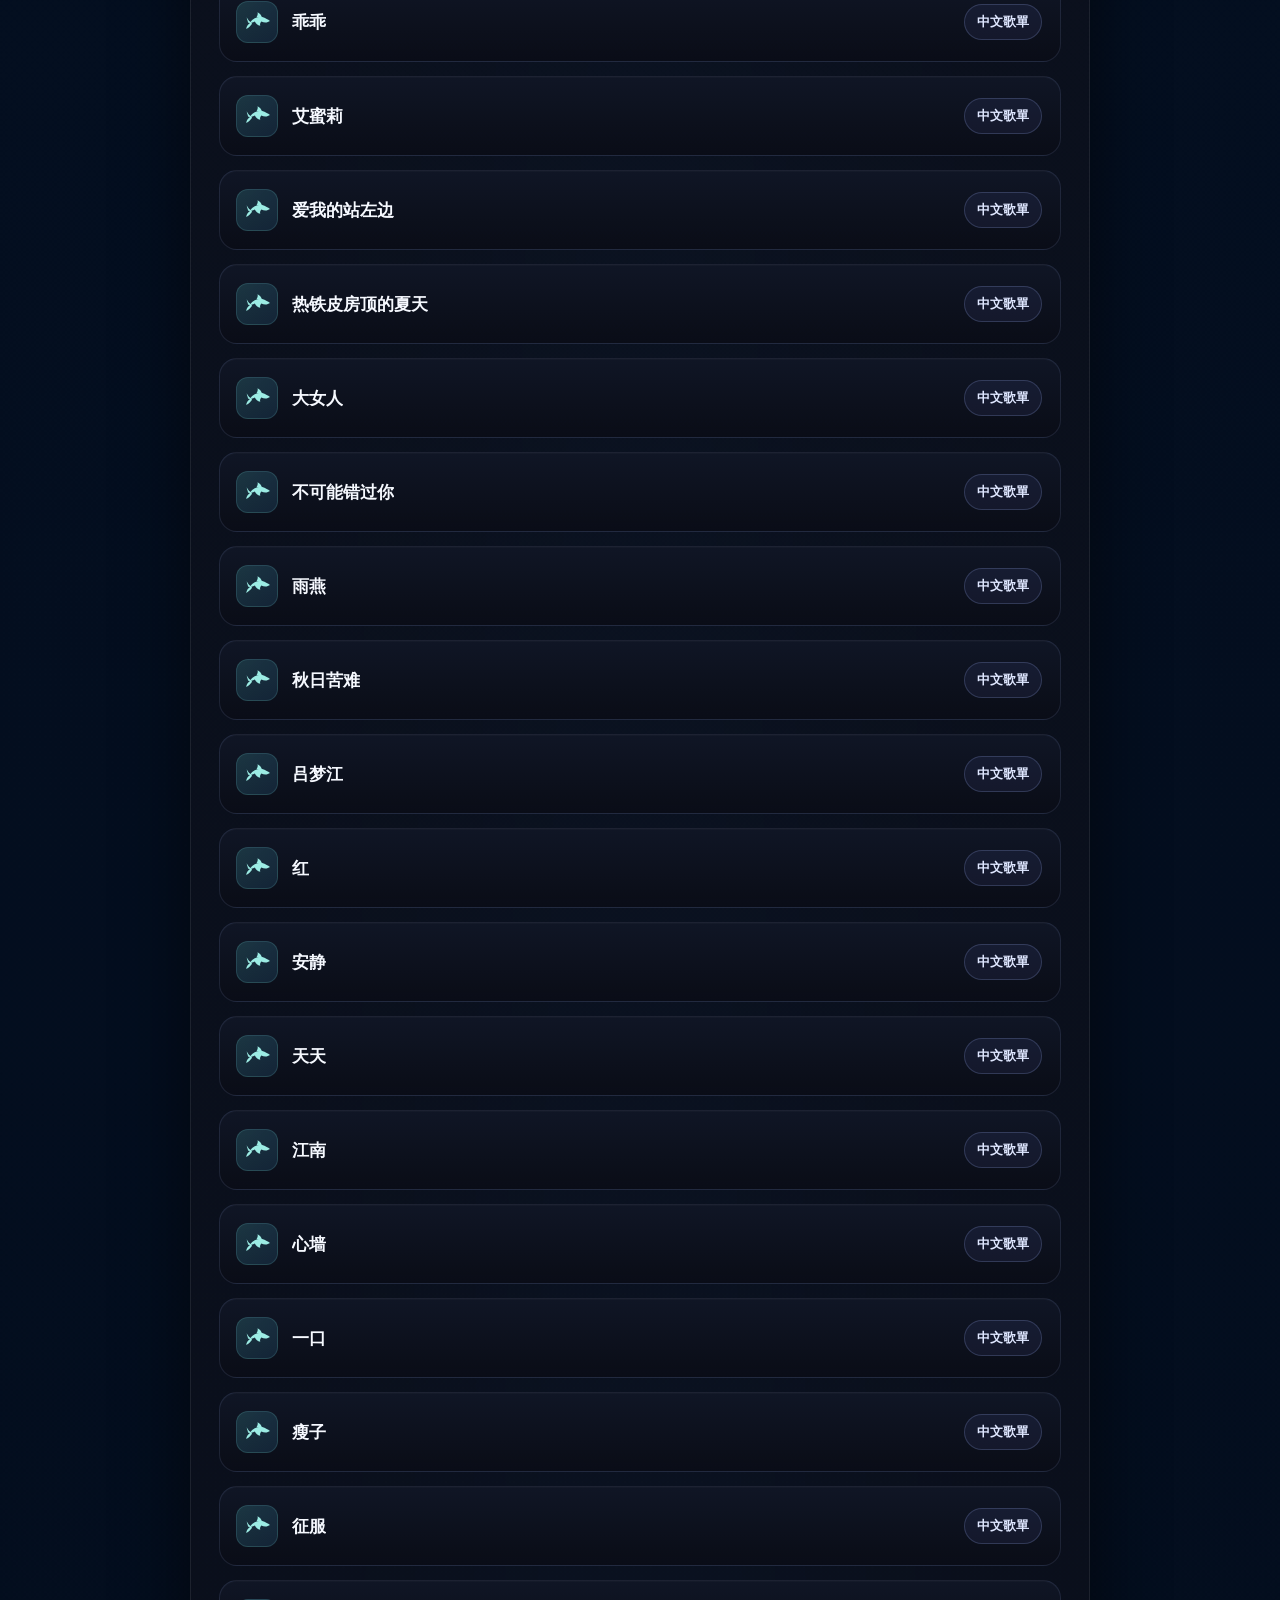
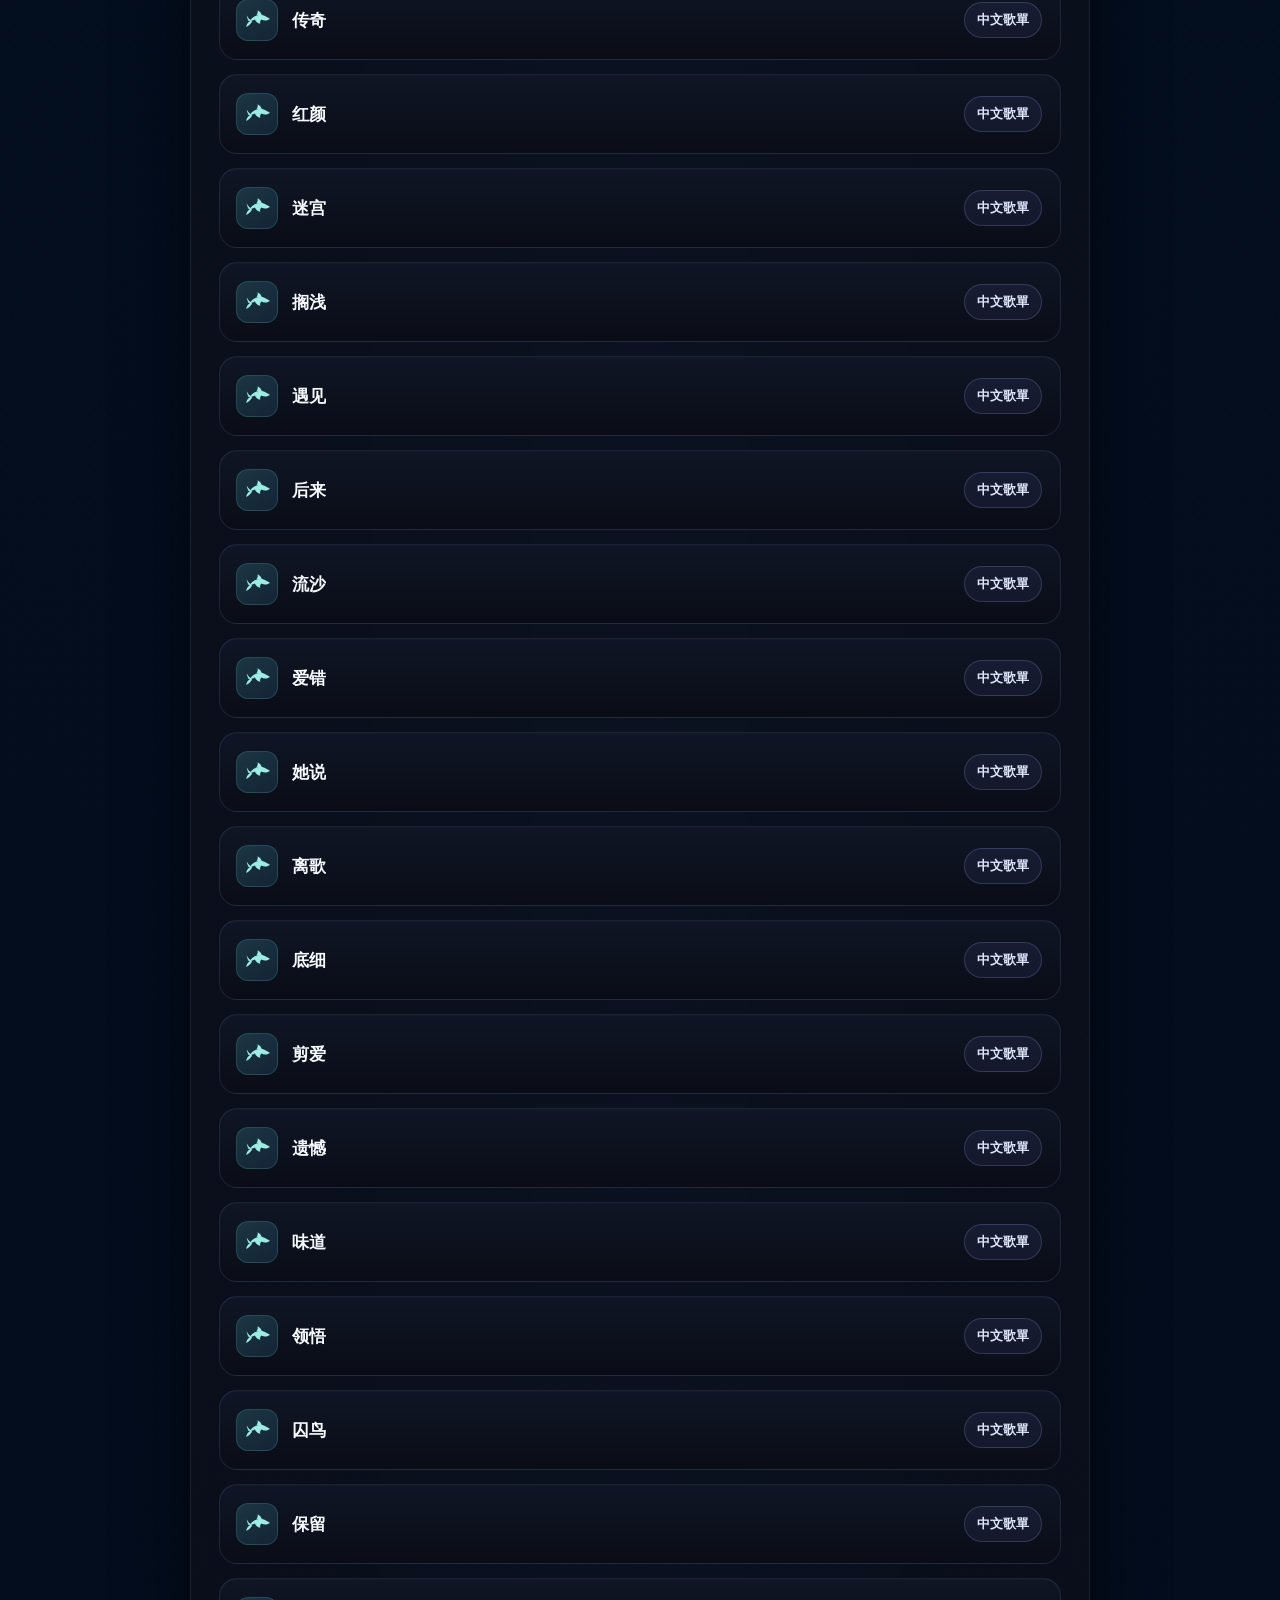
==== commit 65ba09c7: "Add requested playlist songs" ====
--- a/3/index.html
+++ b/3/index.html
@@ -85,6 +85,6 @@
       </svg>
     </div>
 
-    <script src="script.js"></script>
+    <script src="script.js?v=playlist-20261027"></script>
   </body>
 </html>
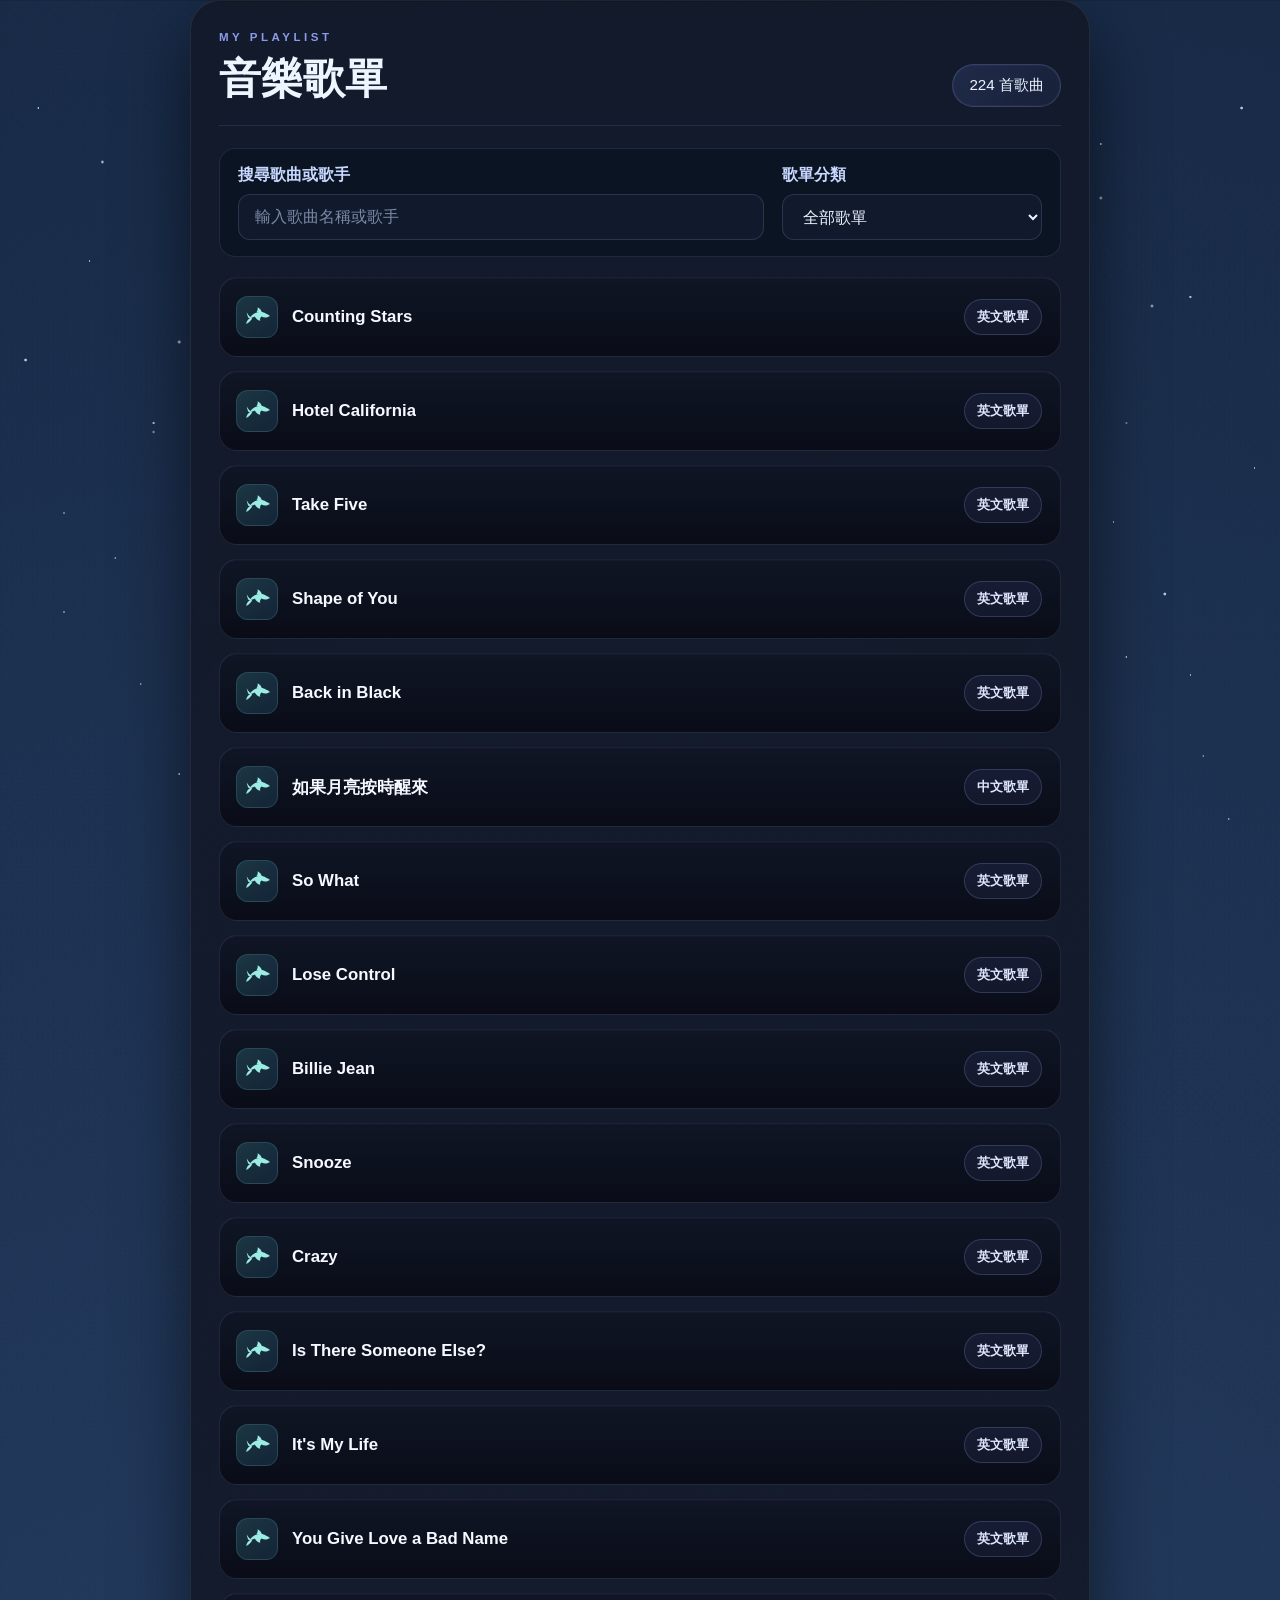
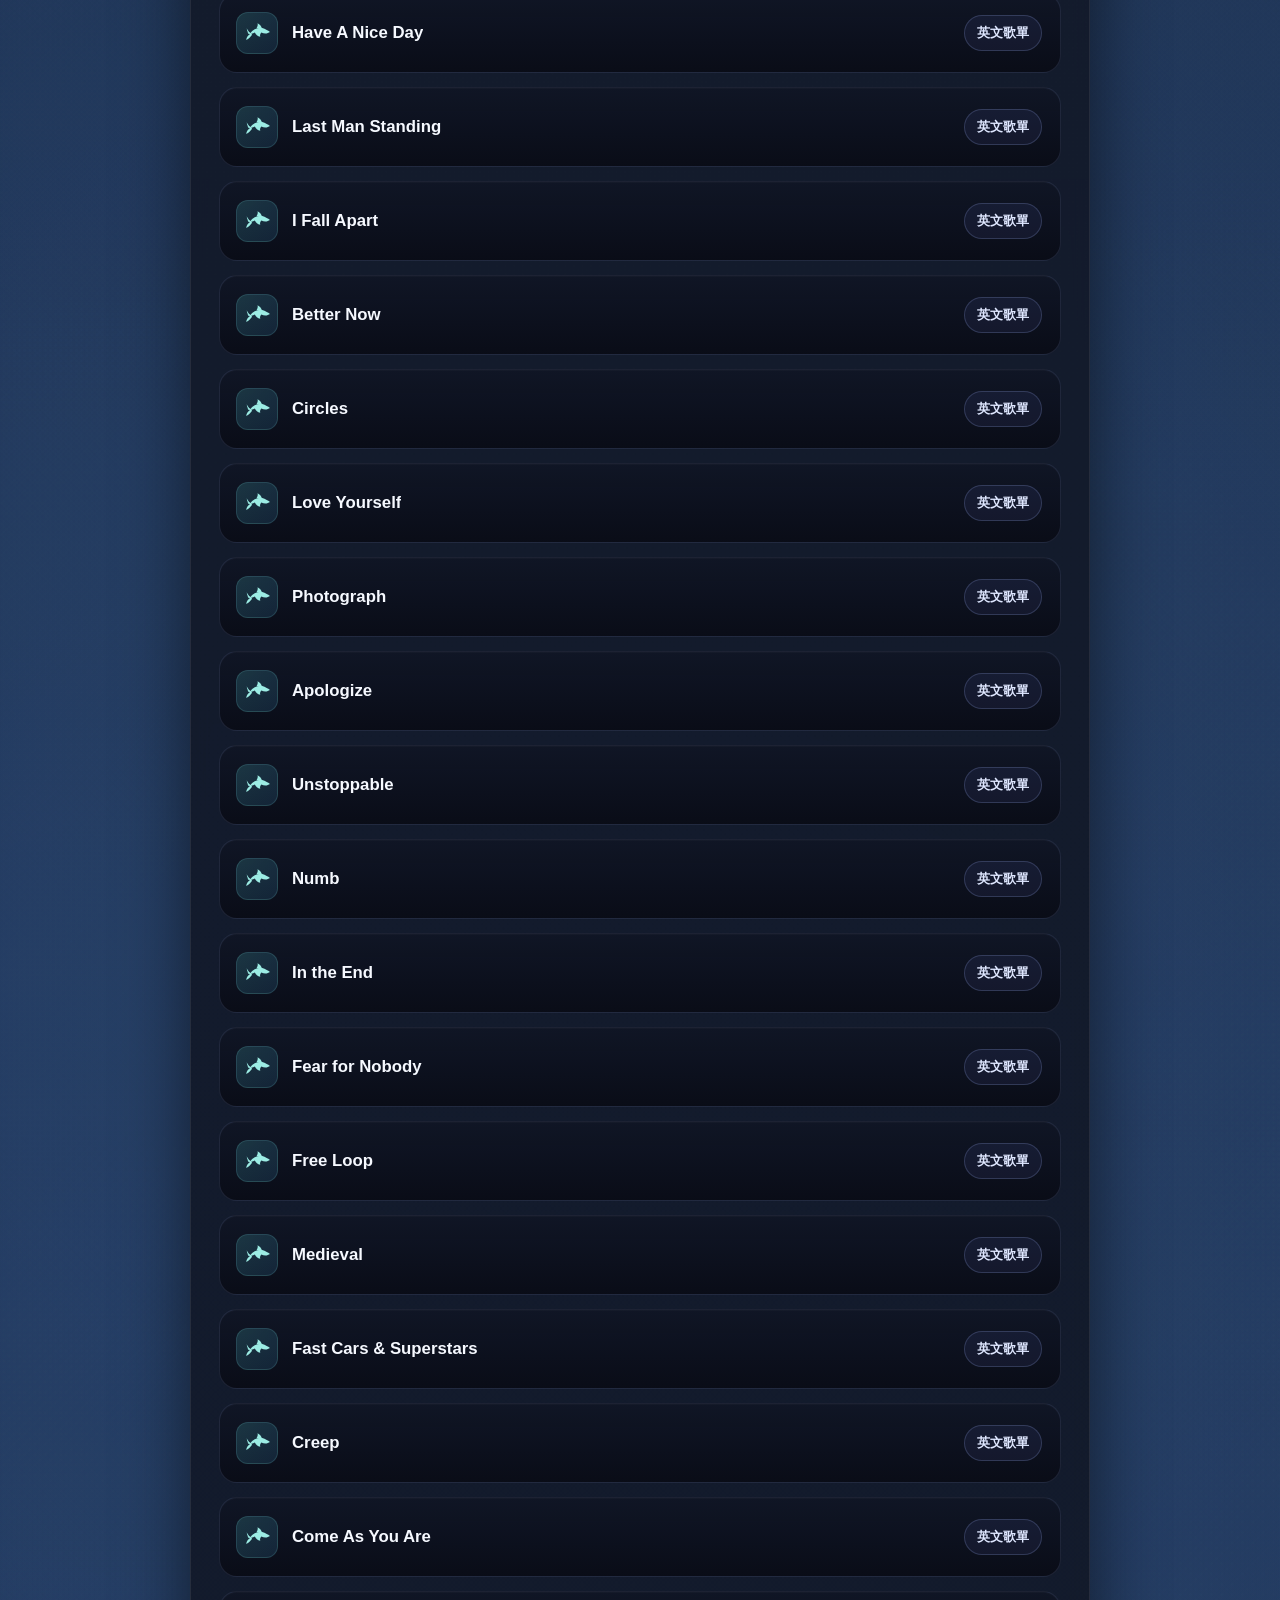
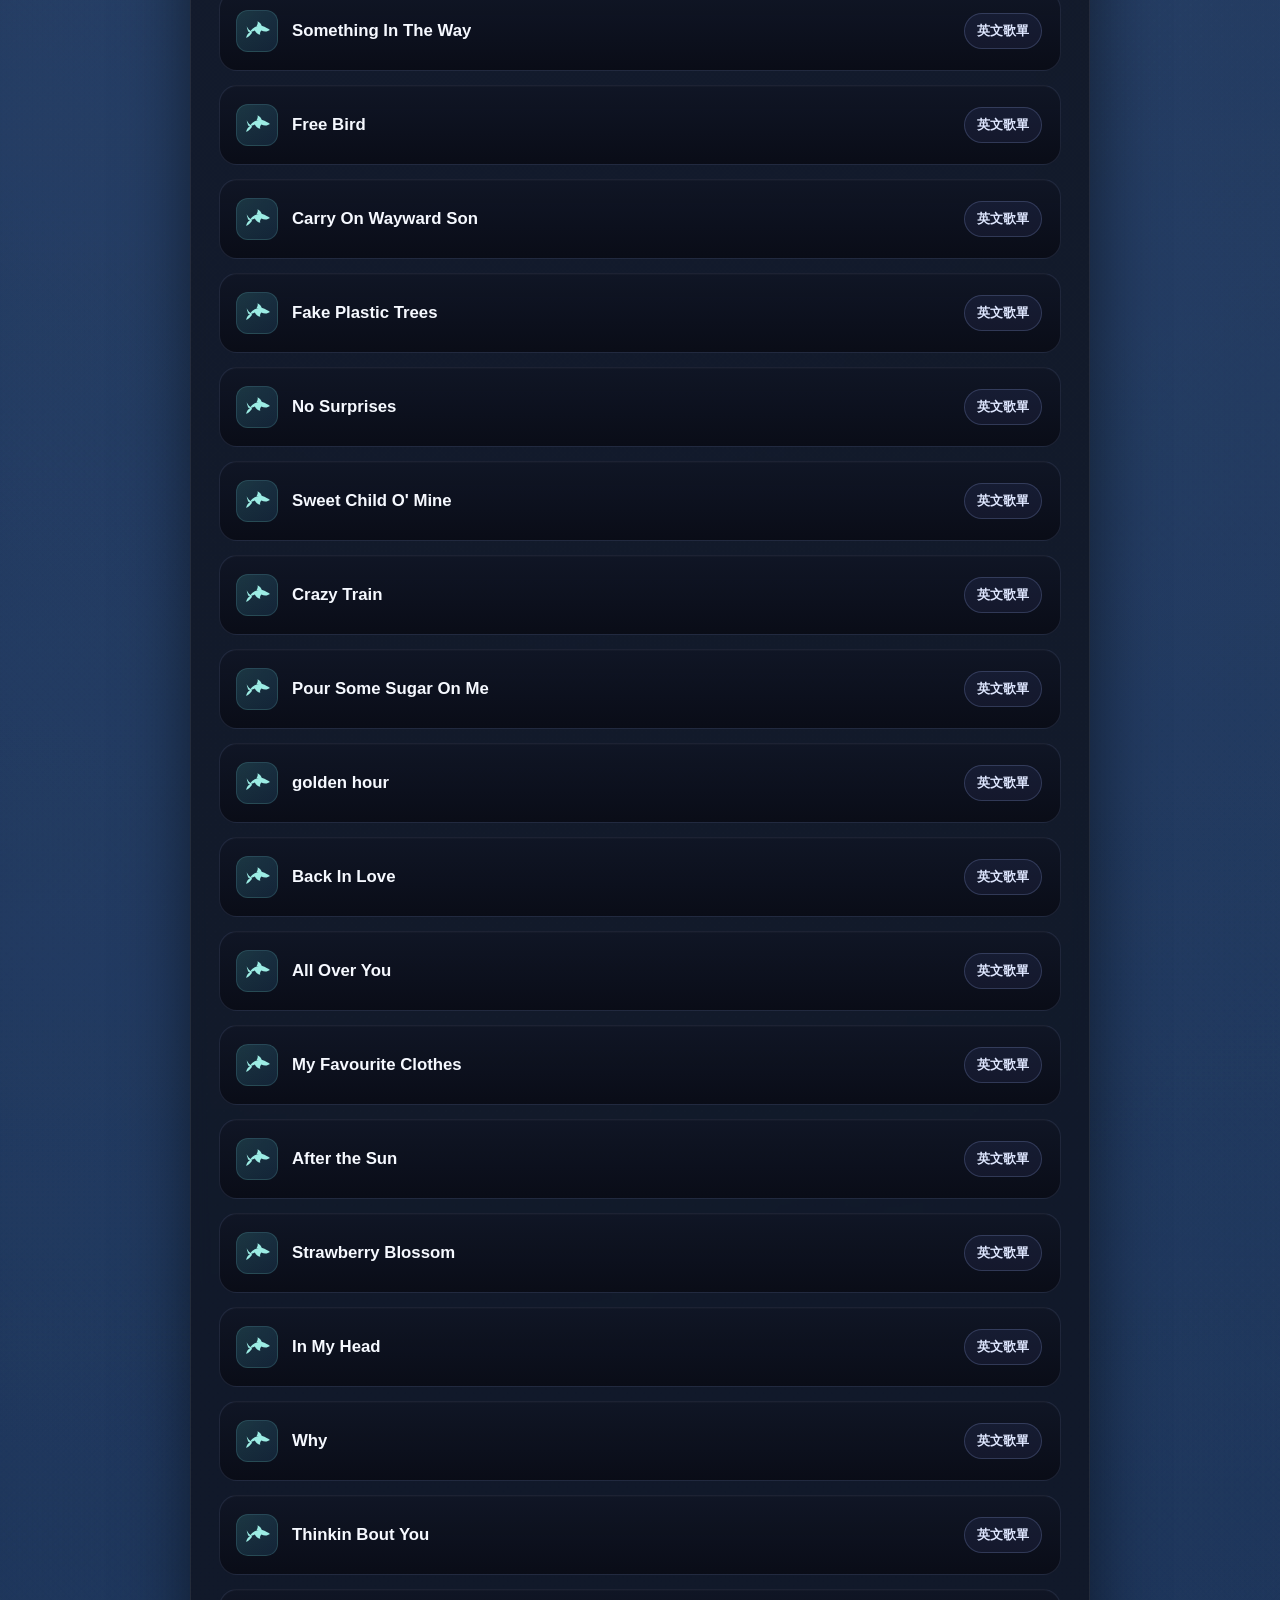
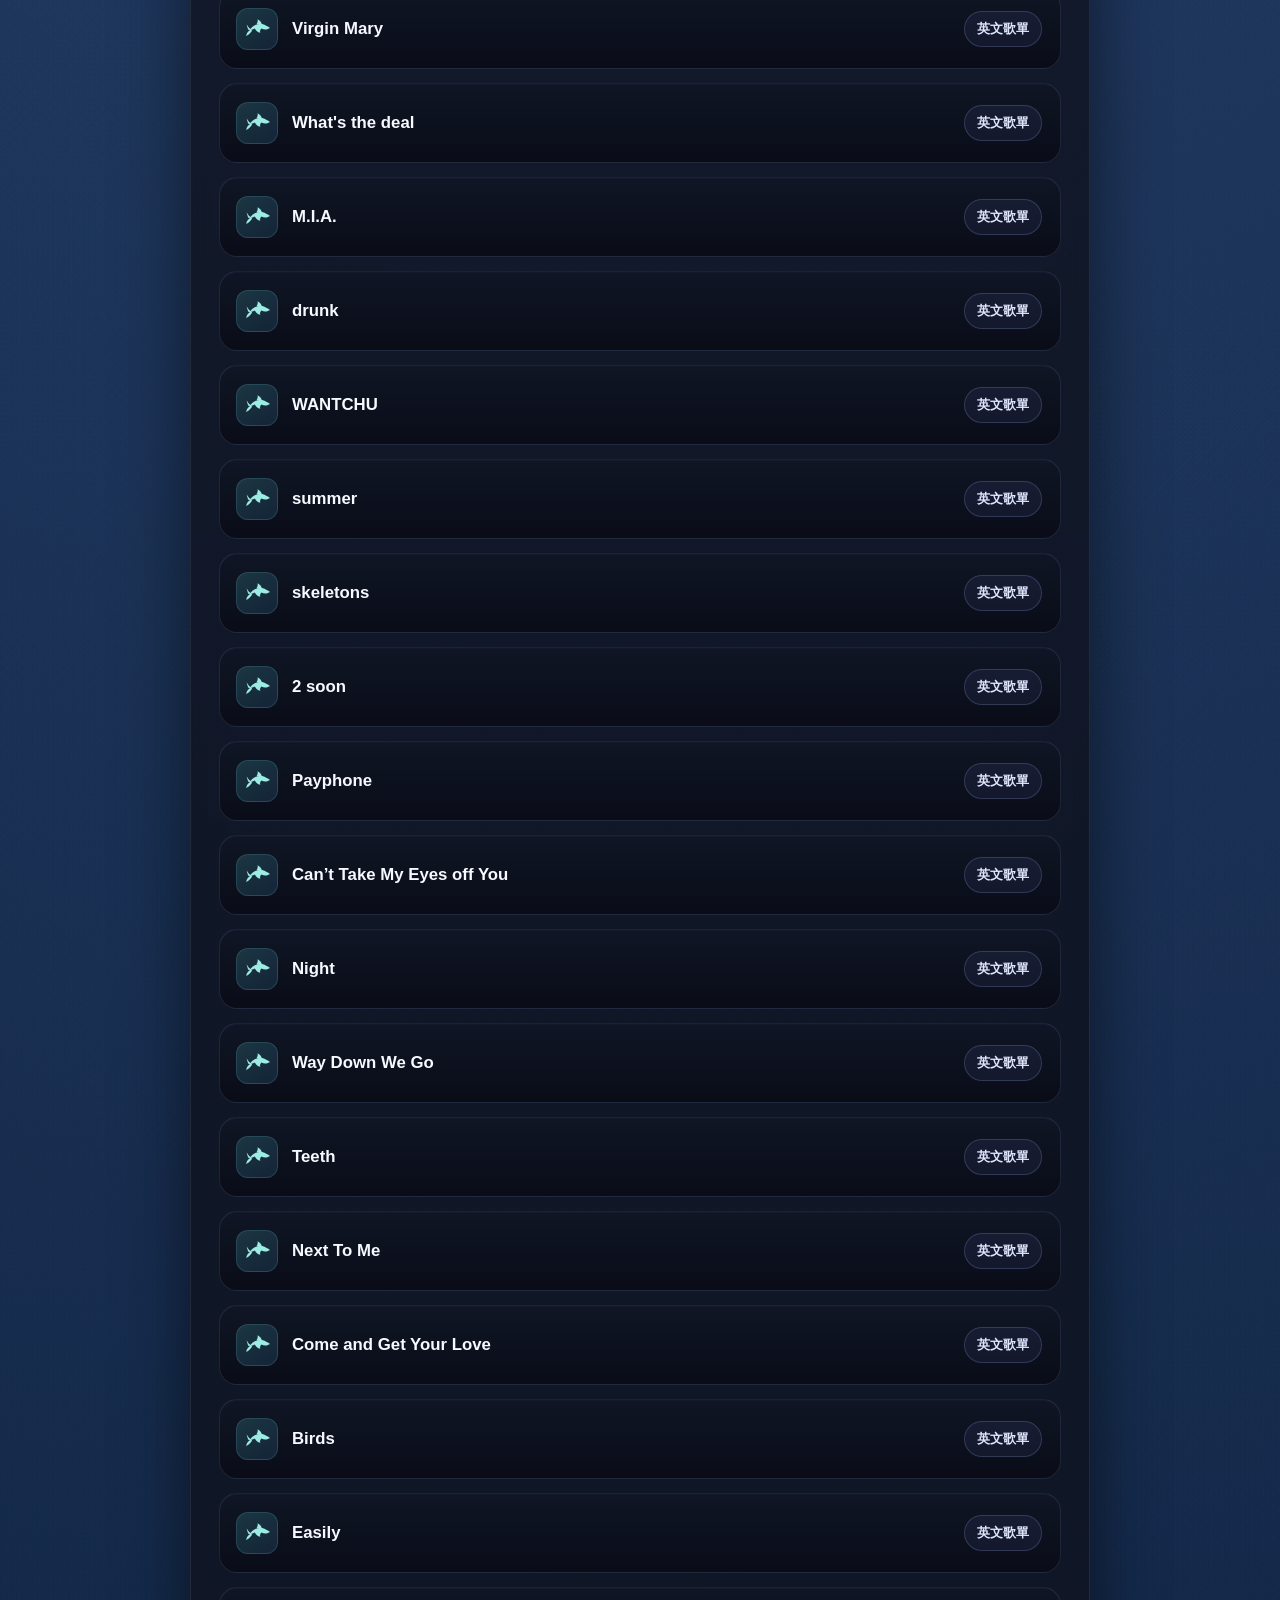
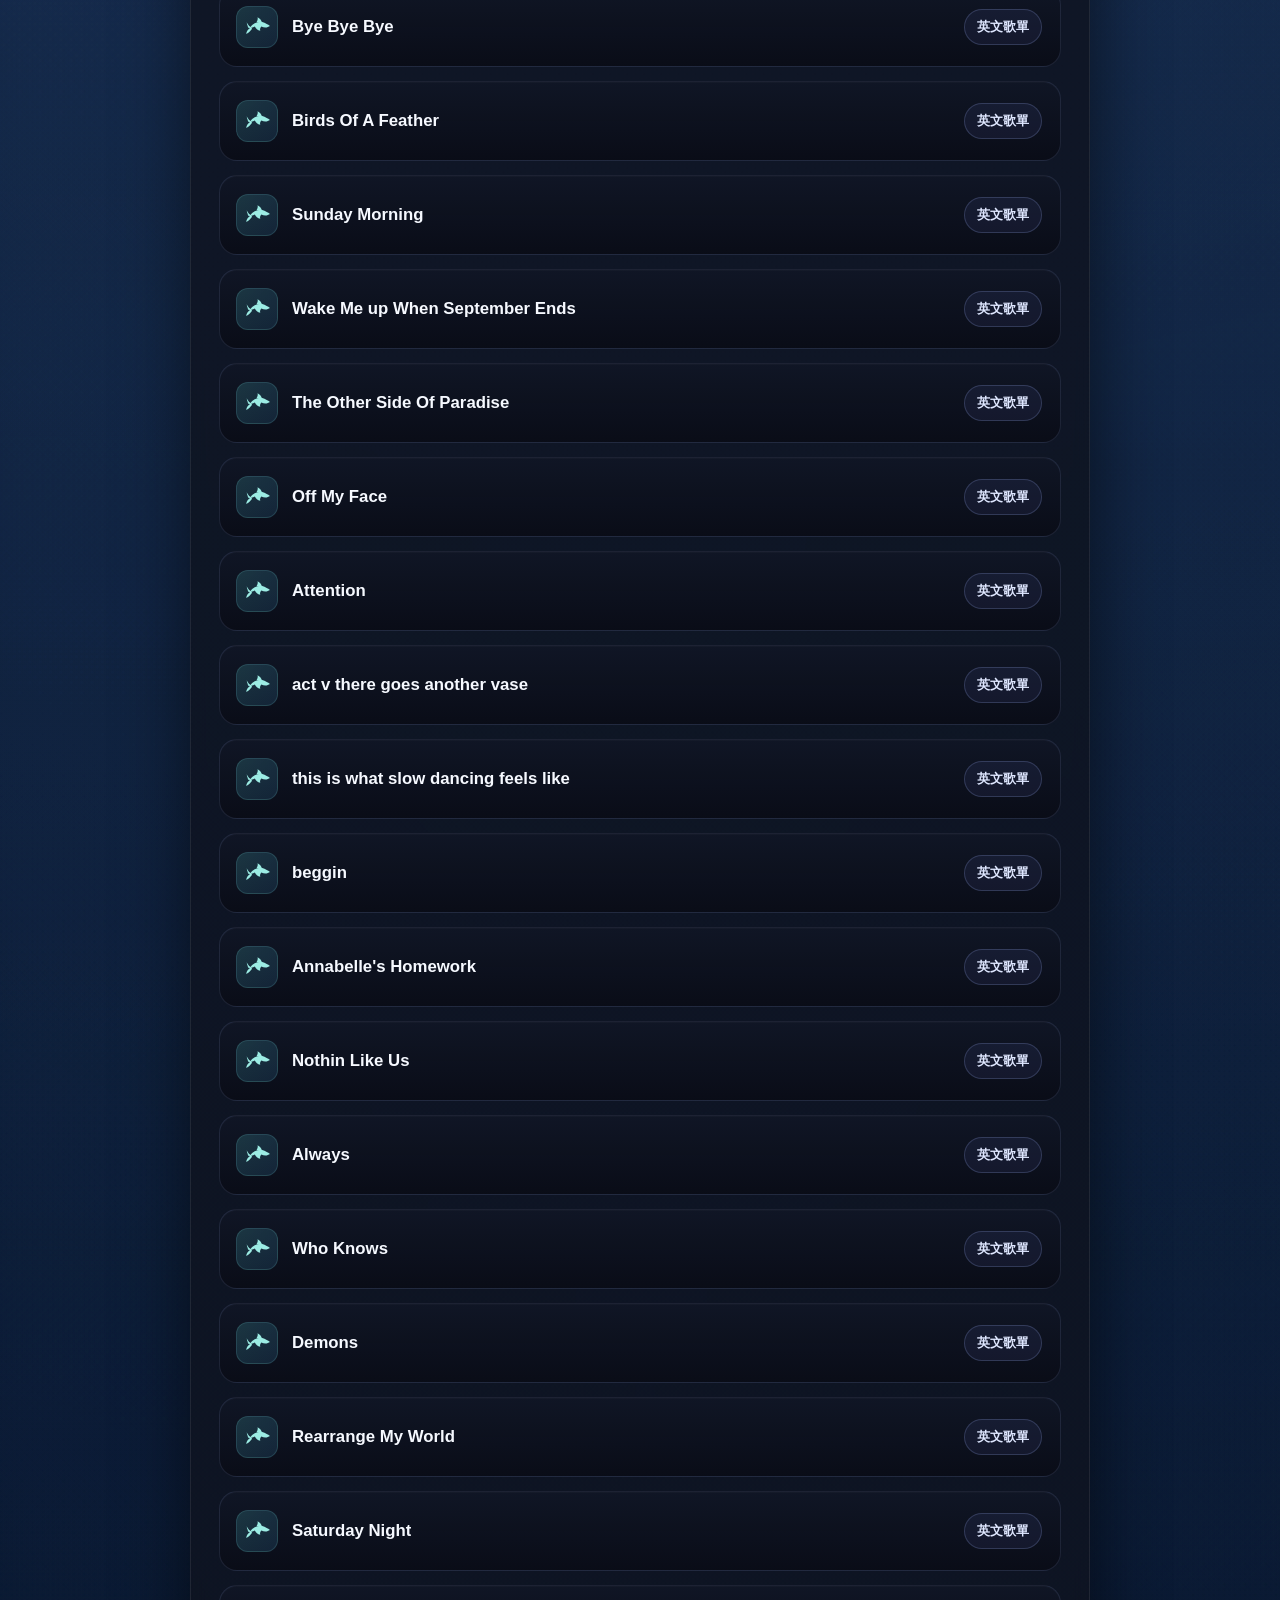
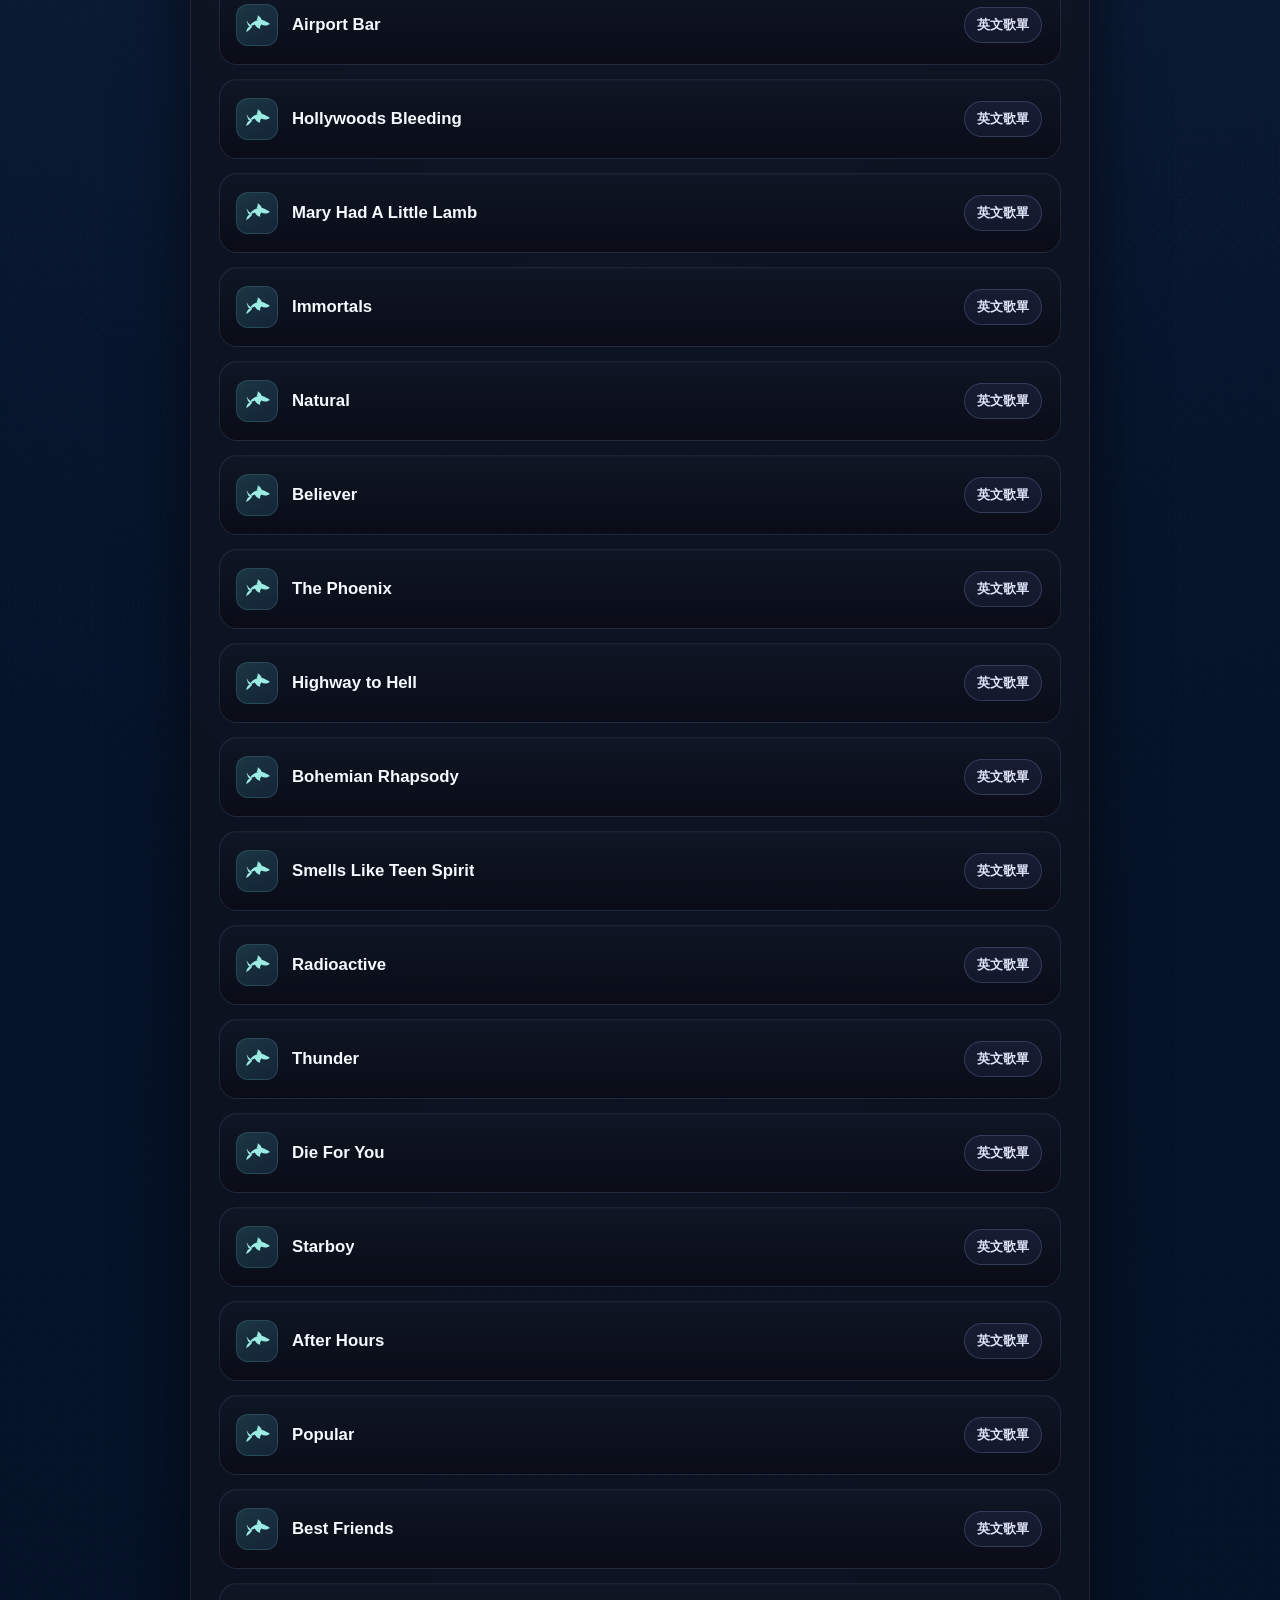
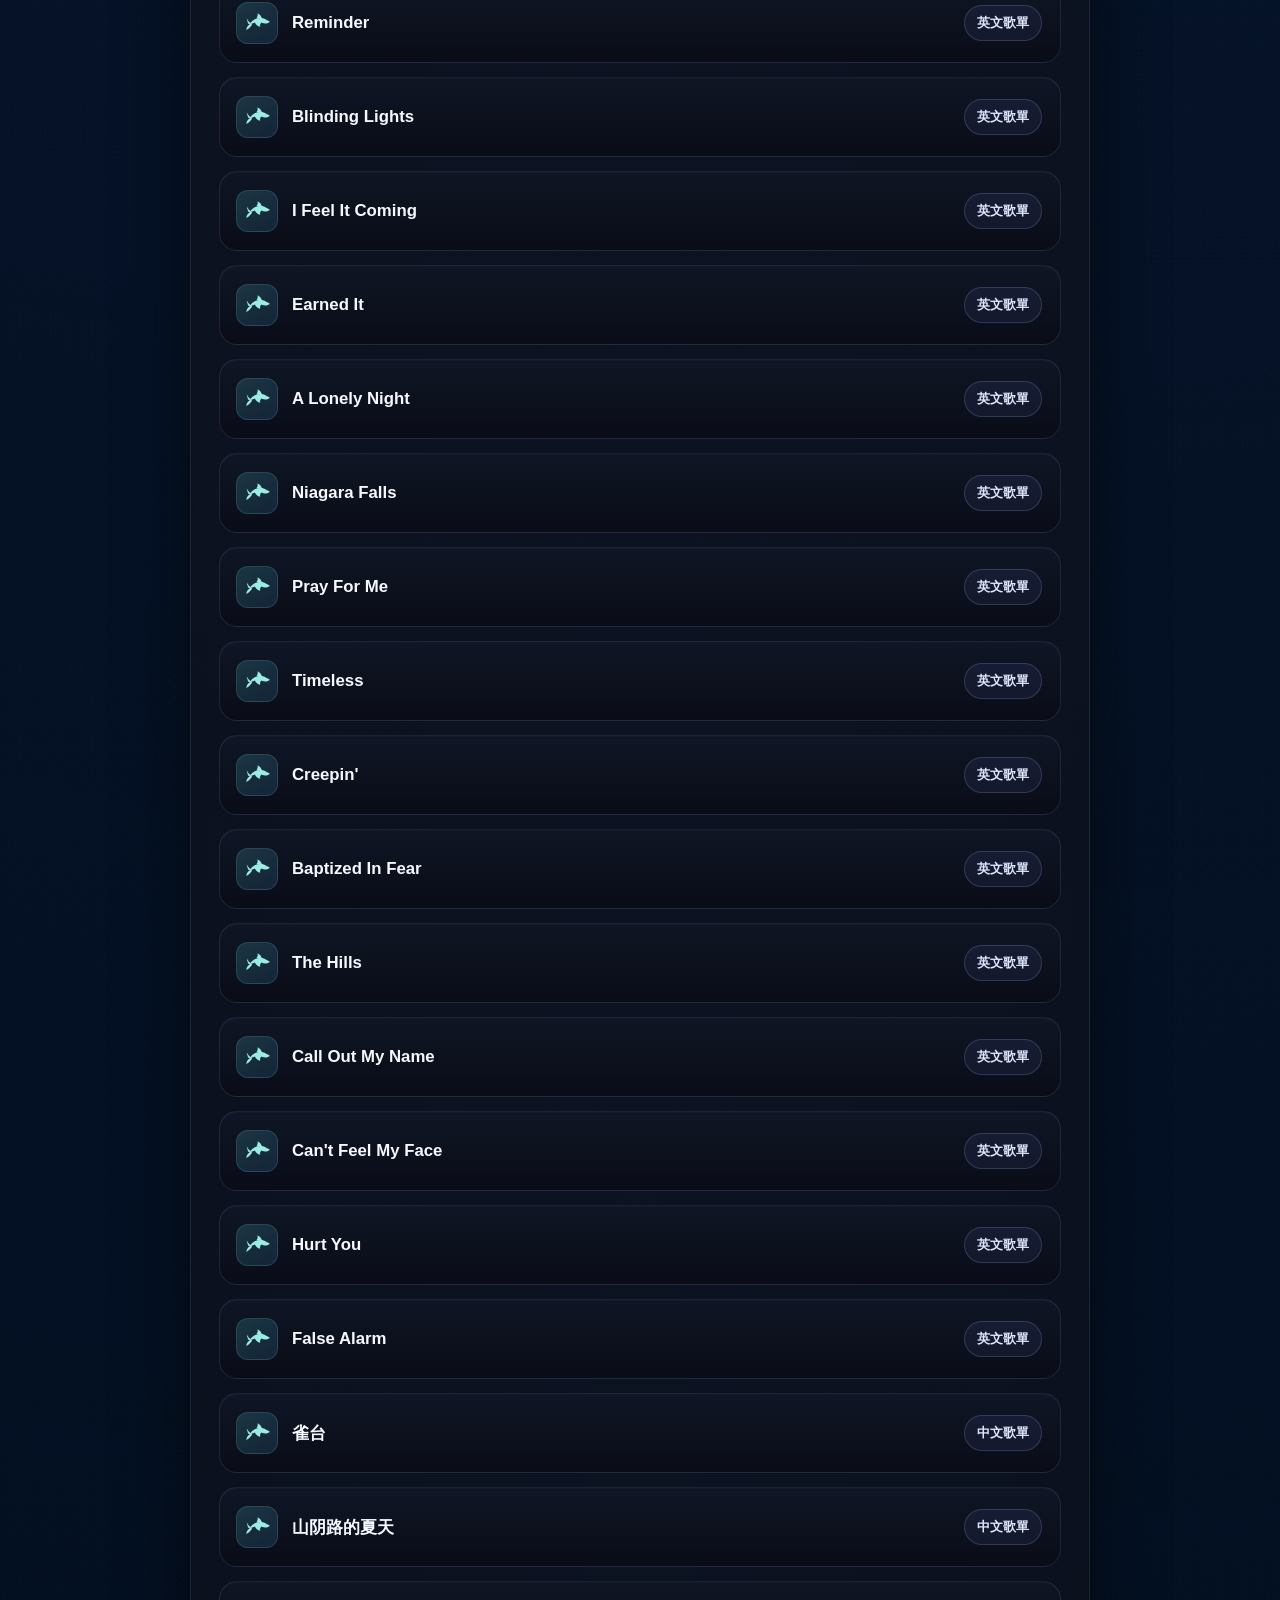
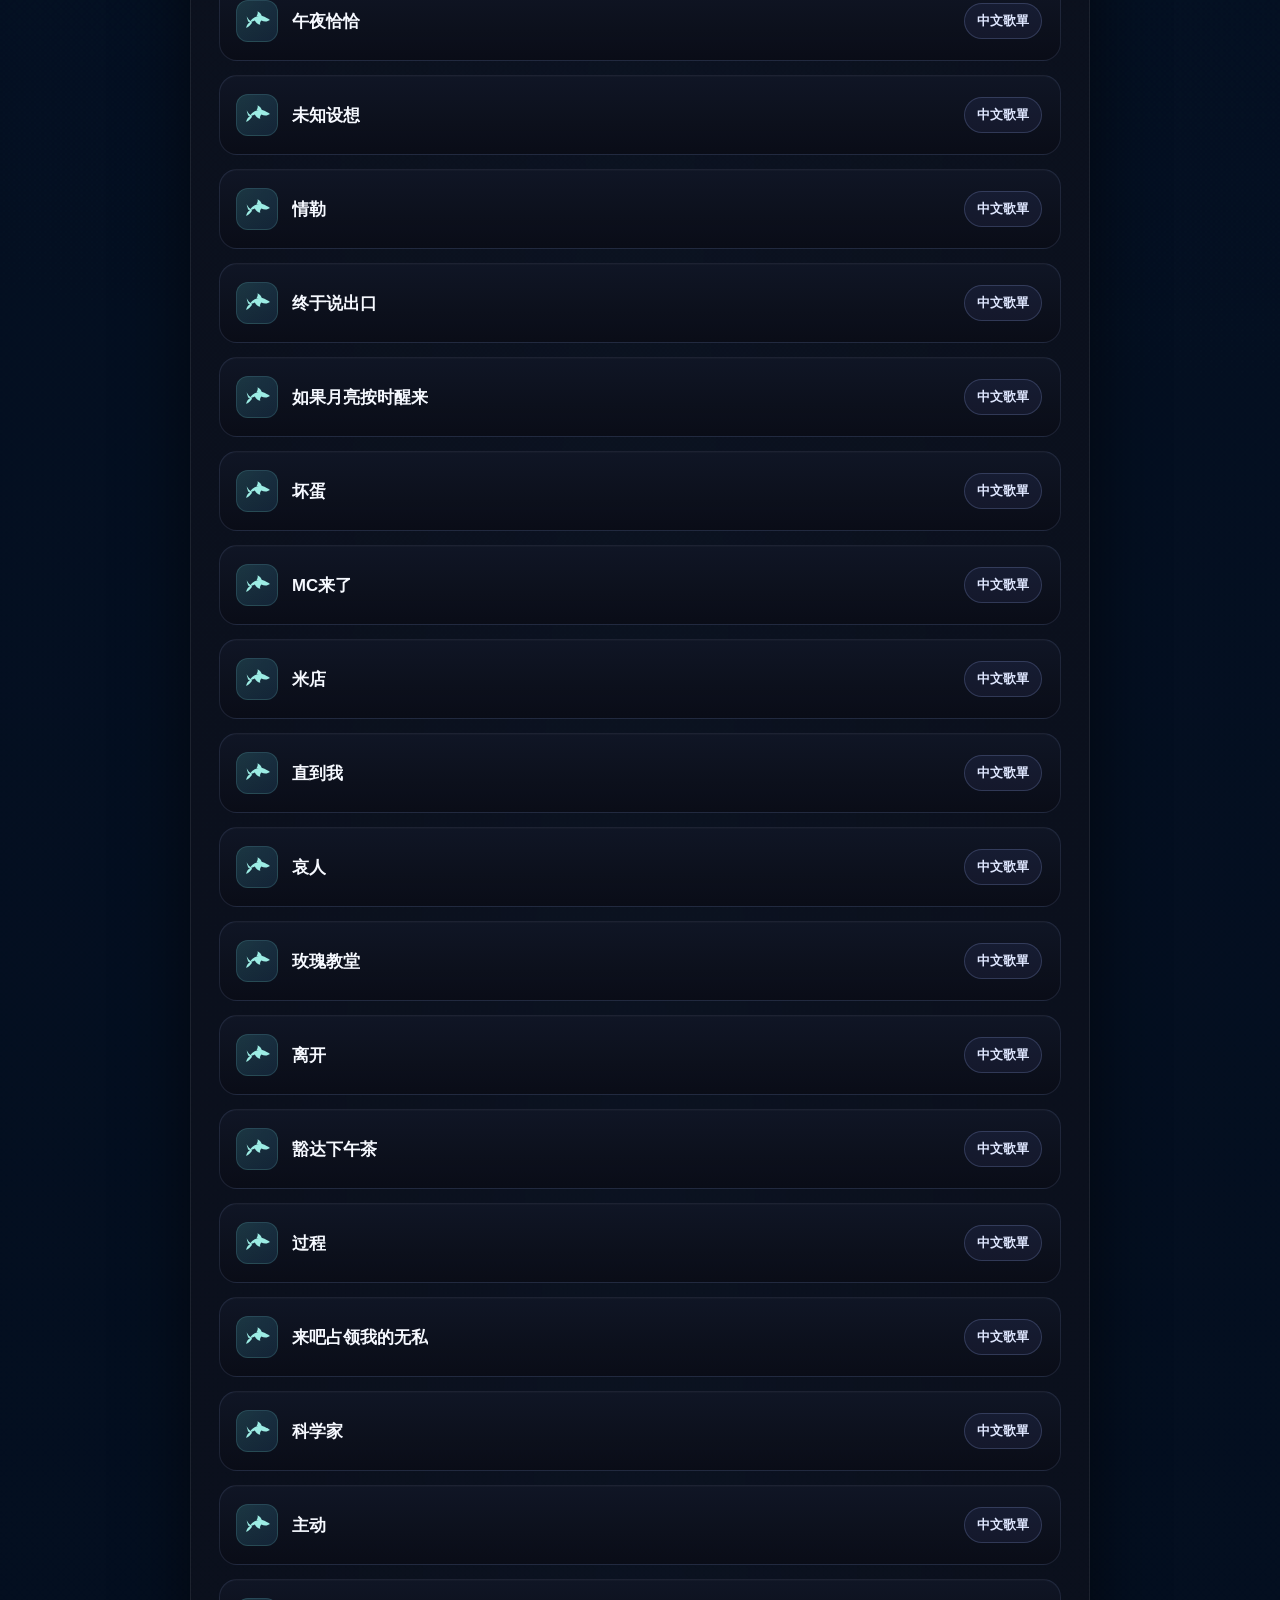
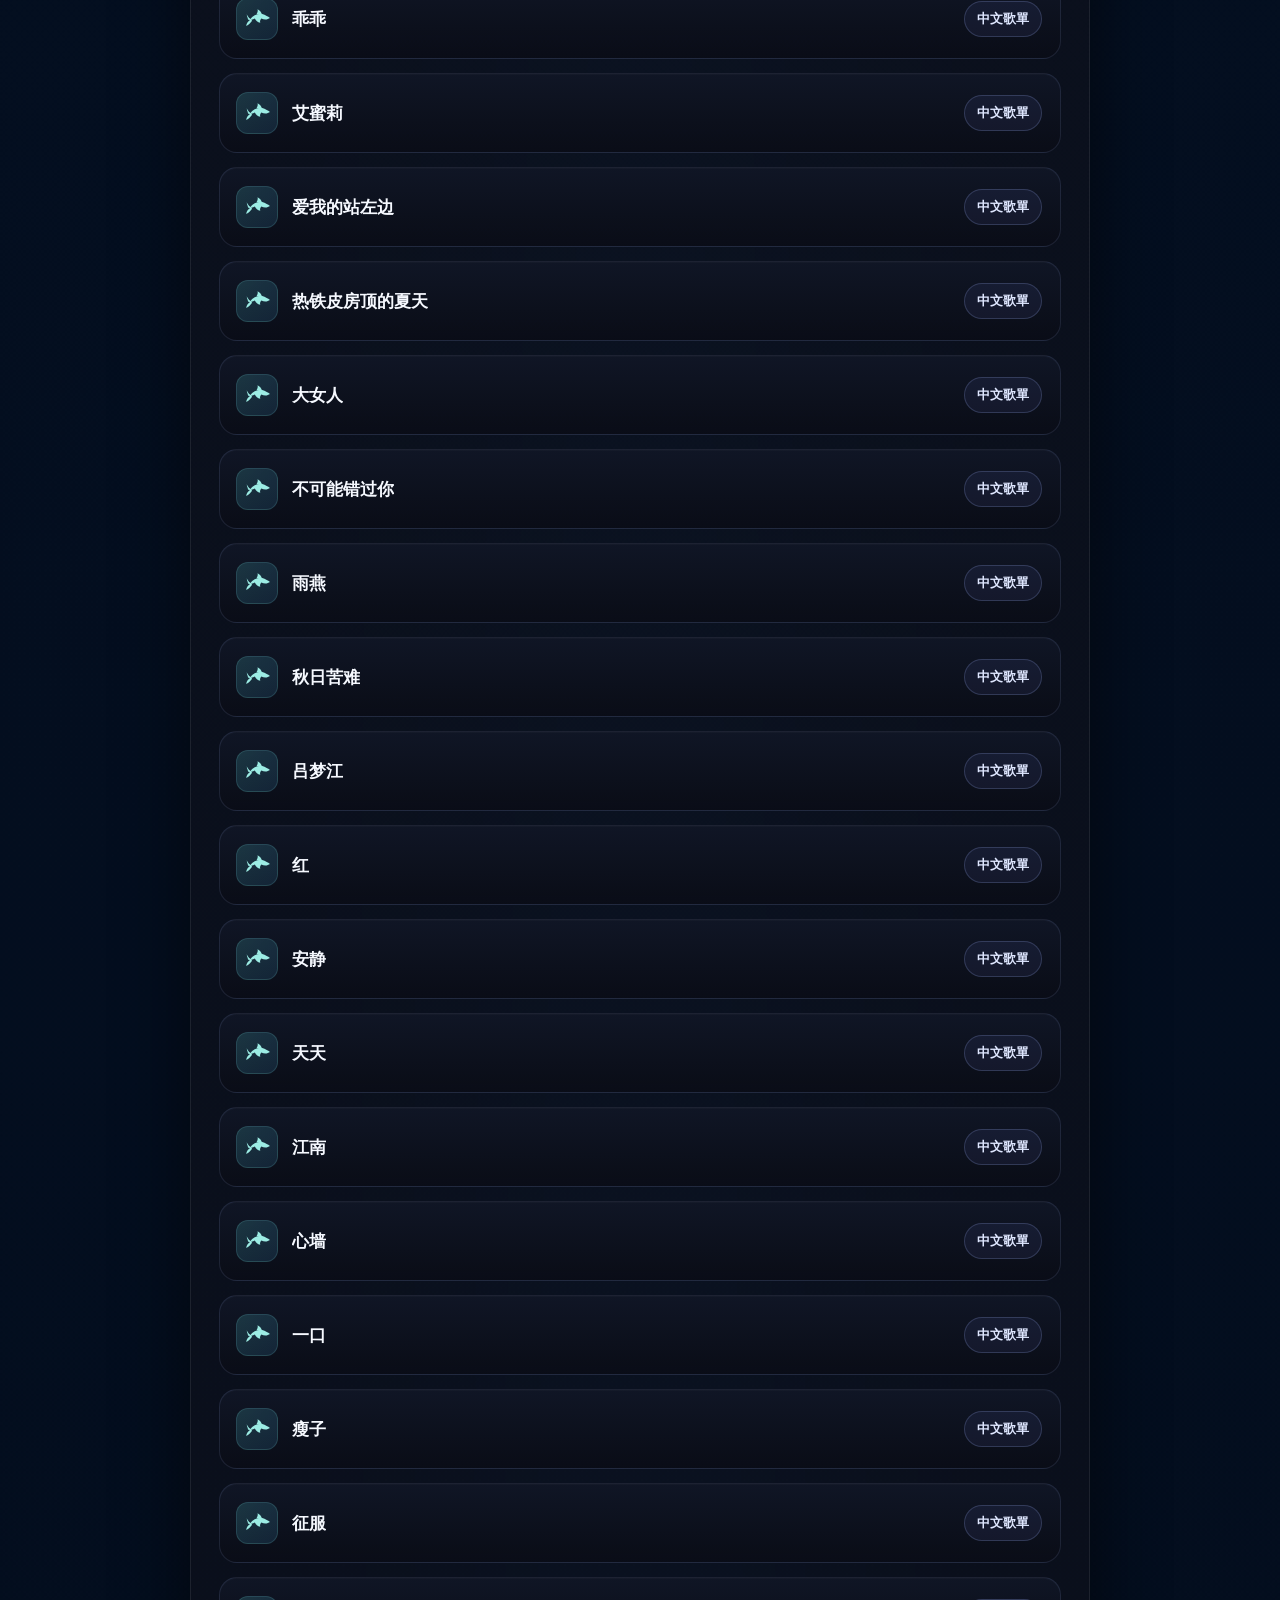
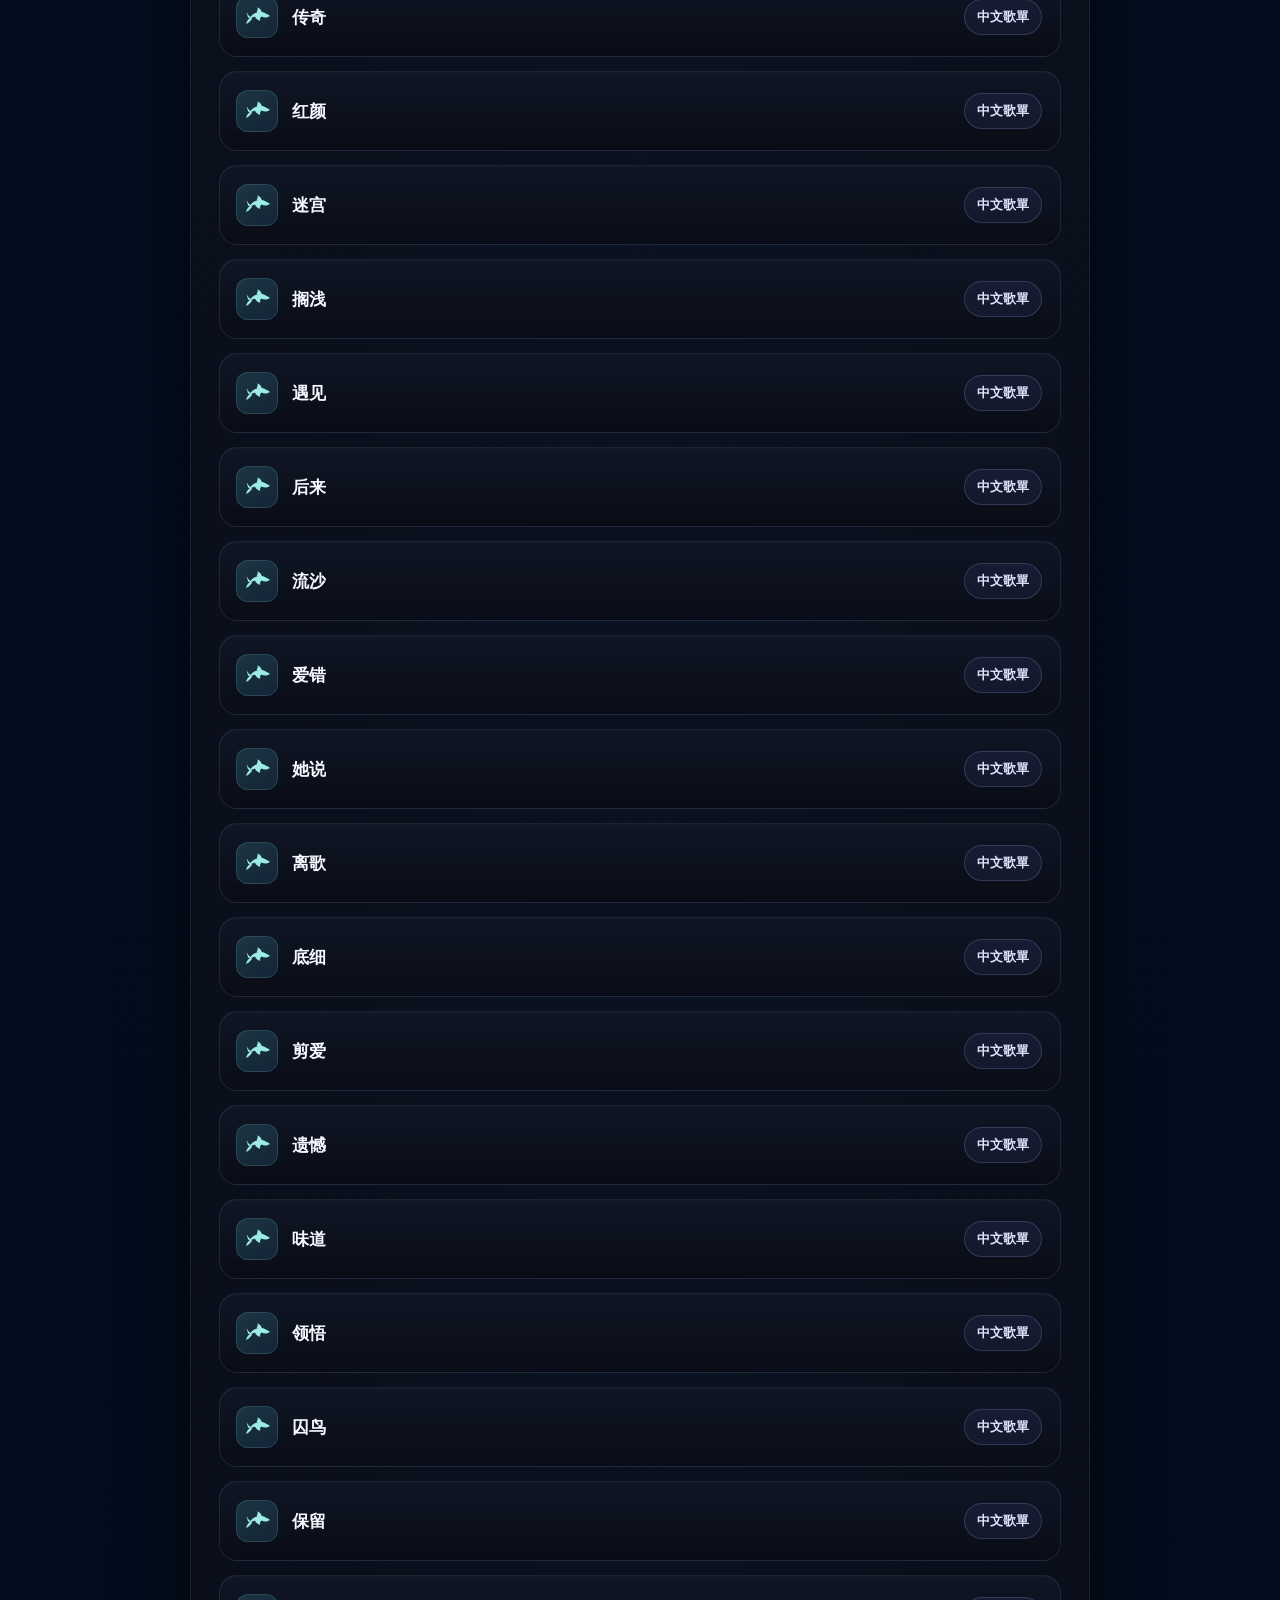
==== commit 3f4f2e6f: "Remove artist names from playlist" ====
--- a/3/index.html
+++ b/3/index.html
@@ -85,6 +85,6 @@
       </svg>
     </div>
 
-    <script src="script.js?v=playlist-20261027"></script>
+    <script src="script.js?v=hide-artists-20261027"></script>
   </body>
 </html>
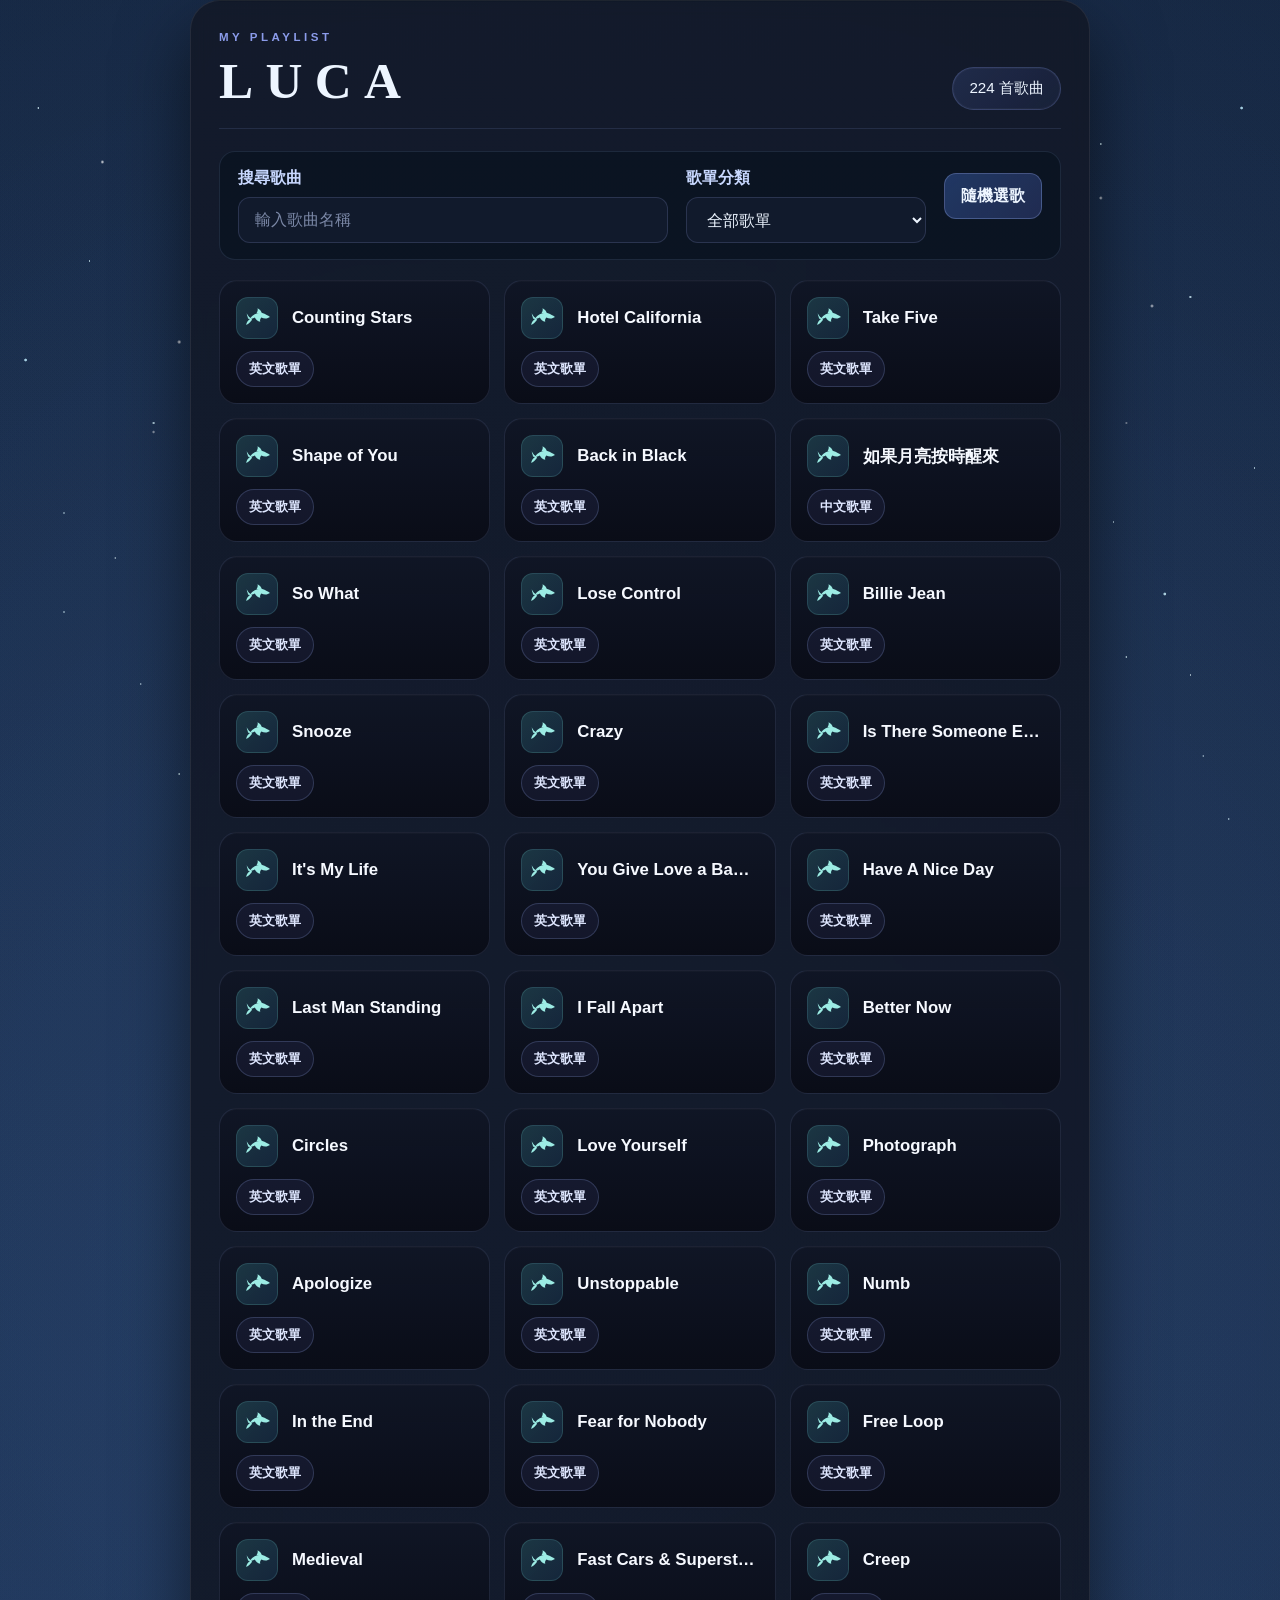
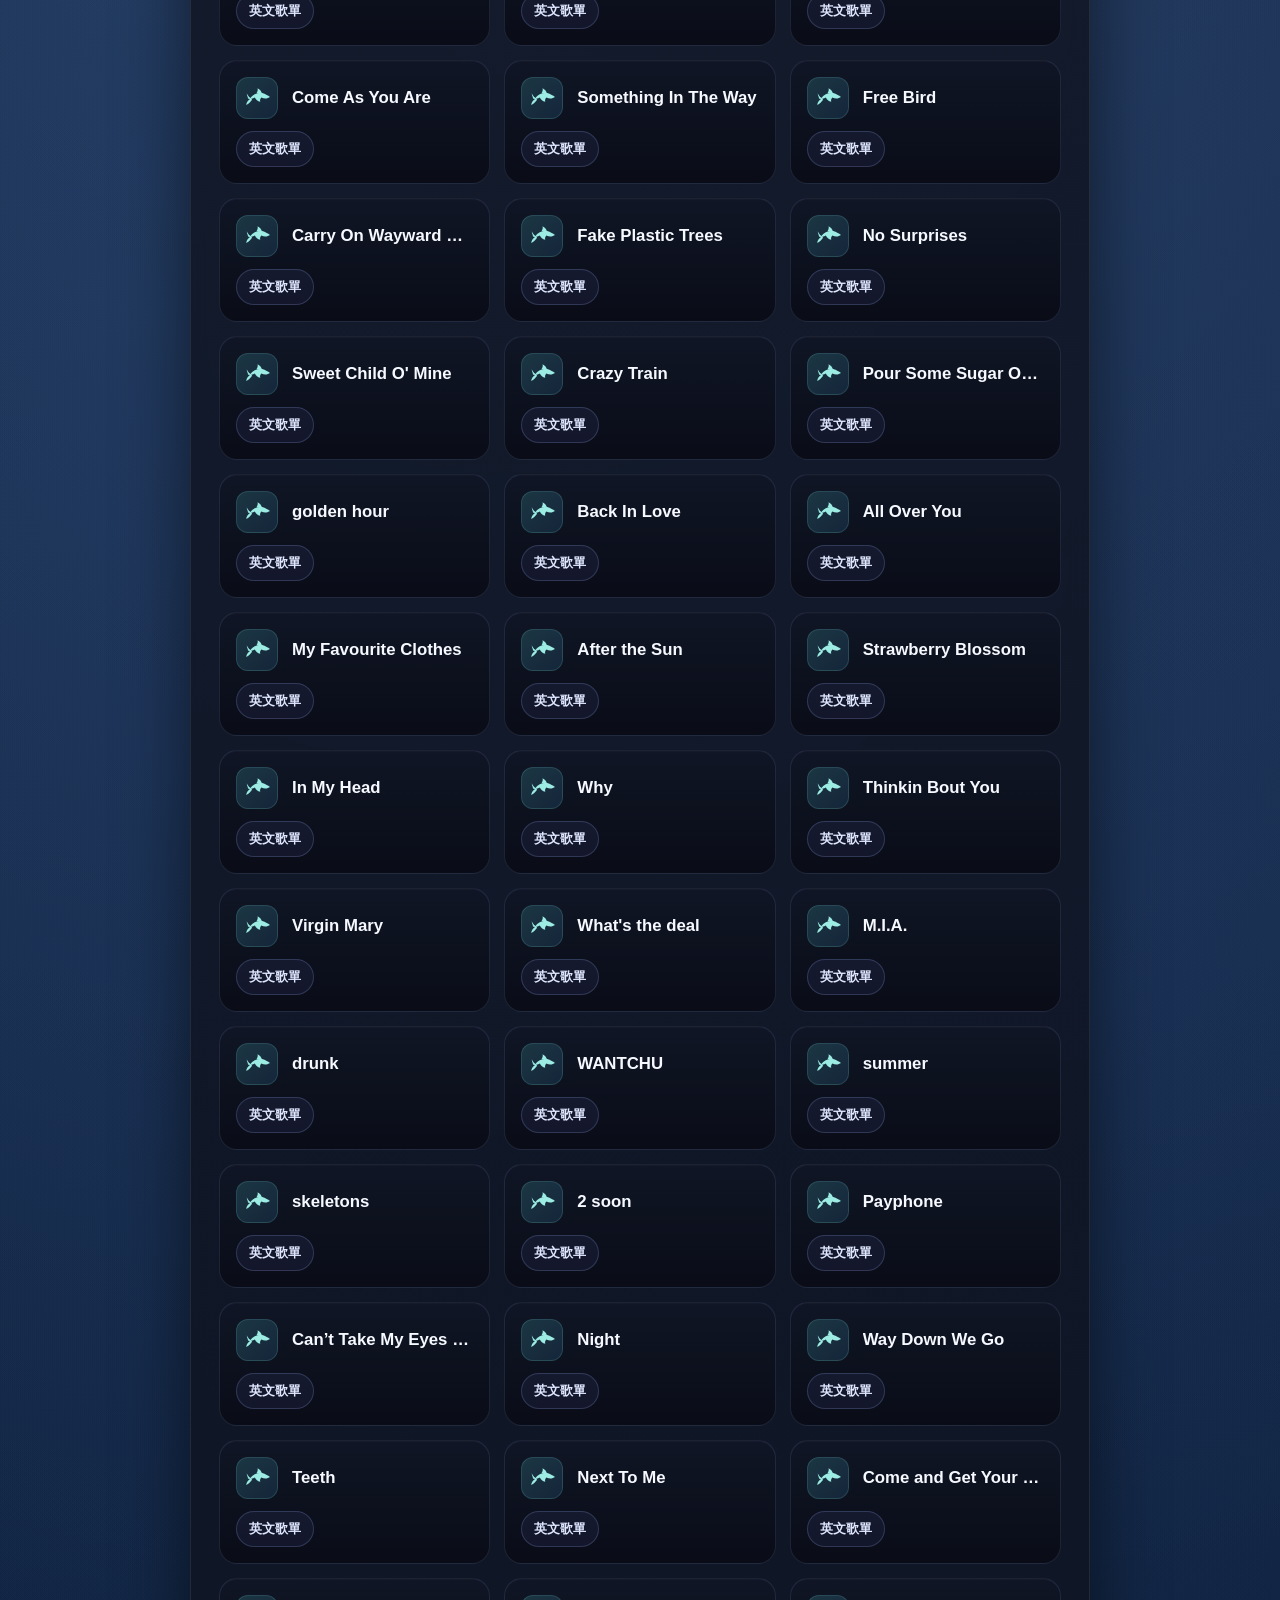
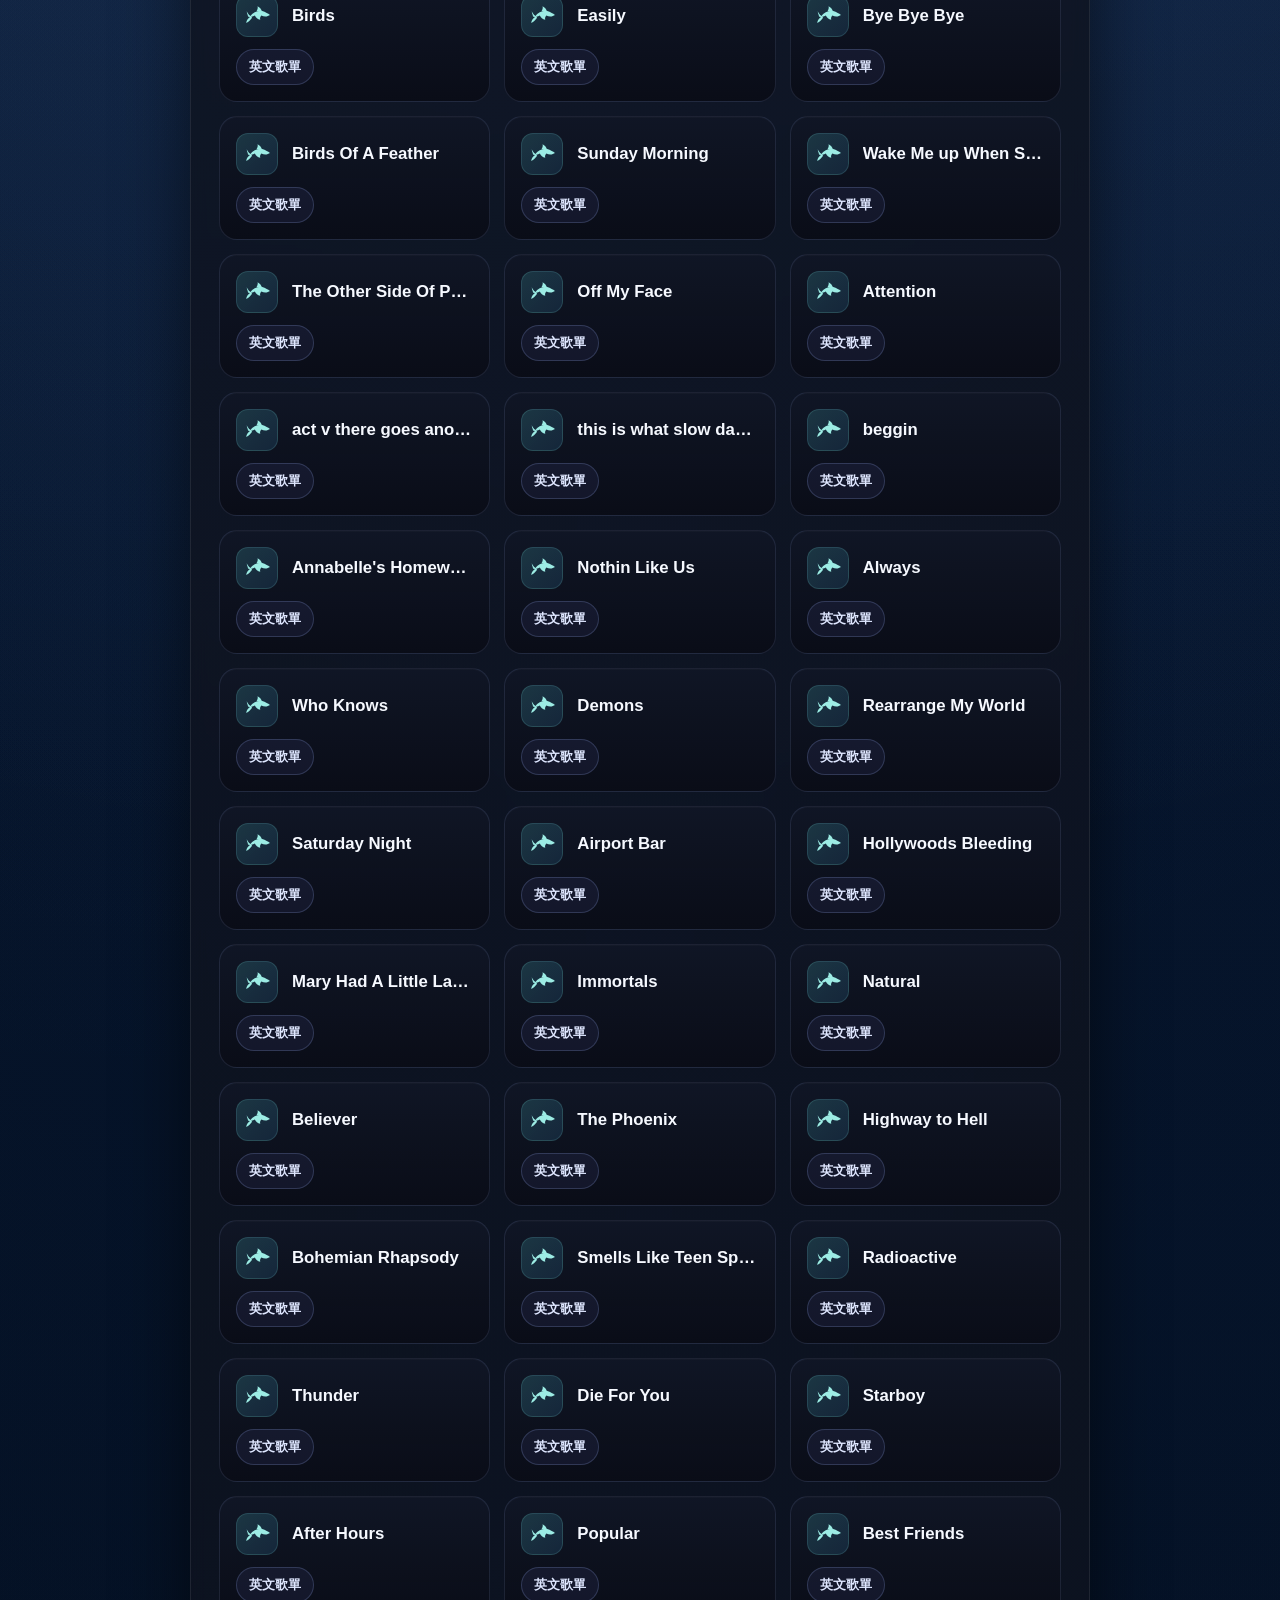
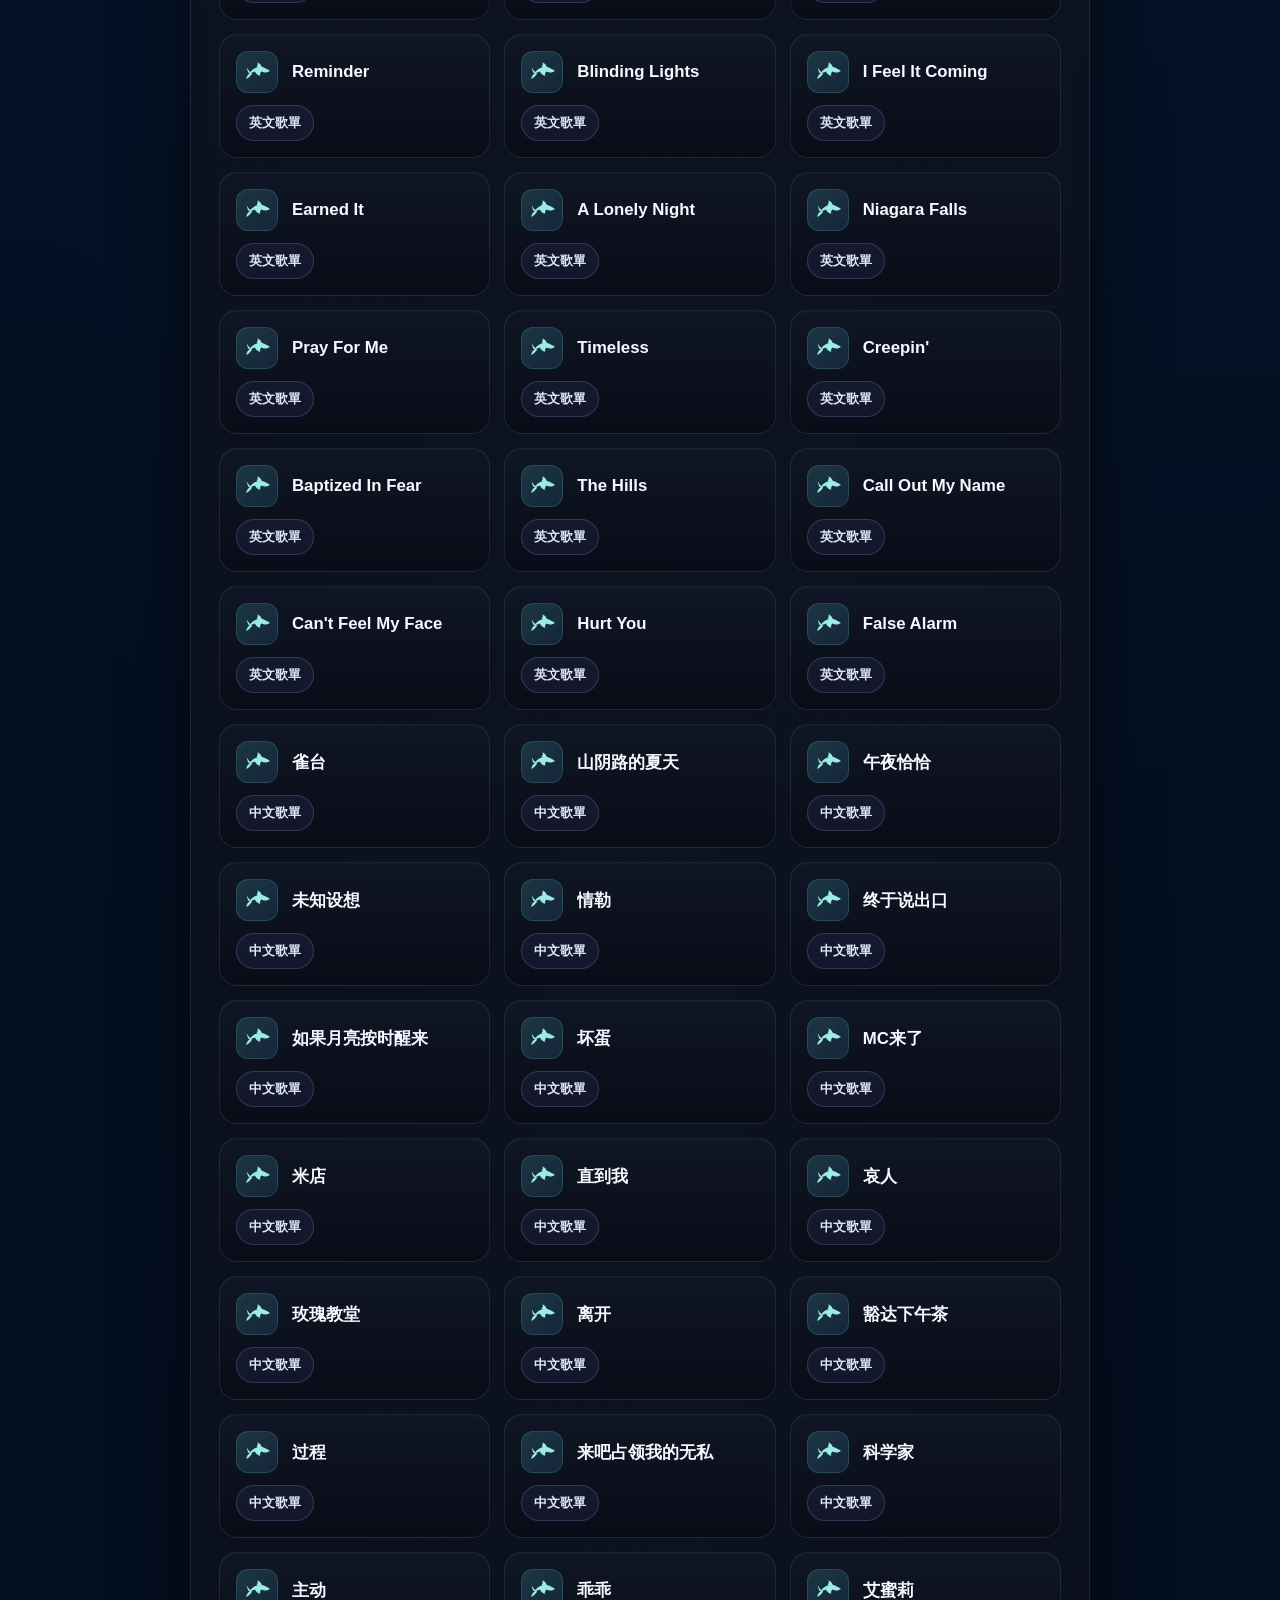
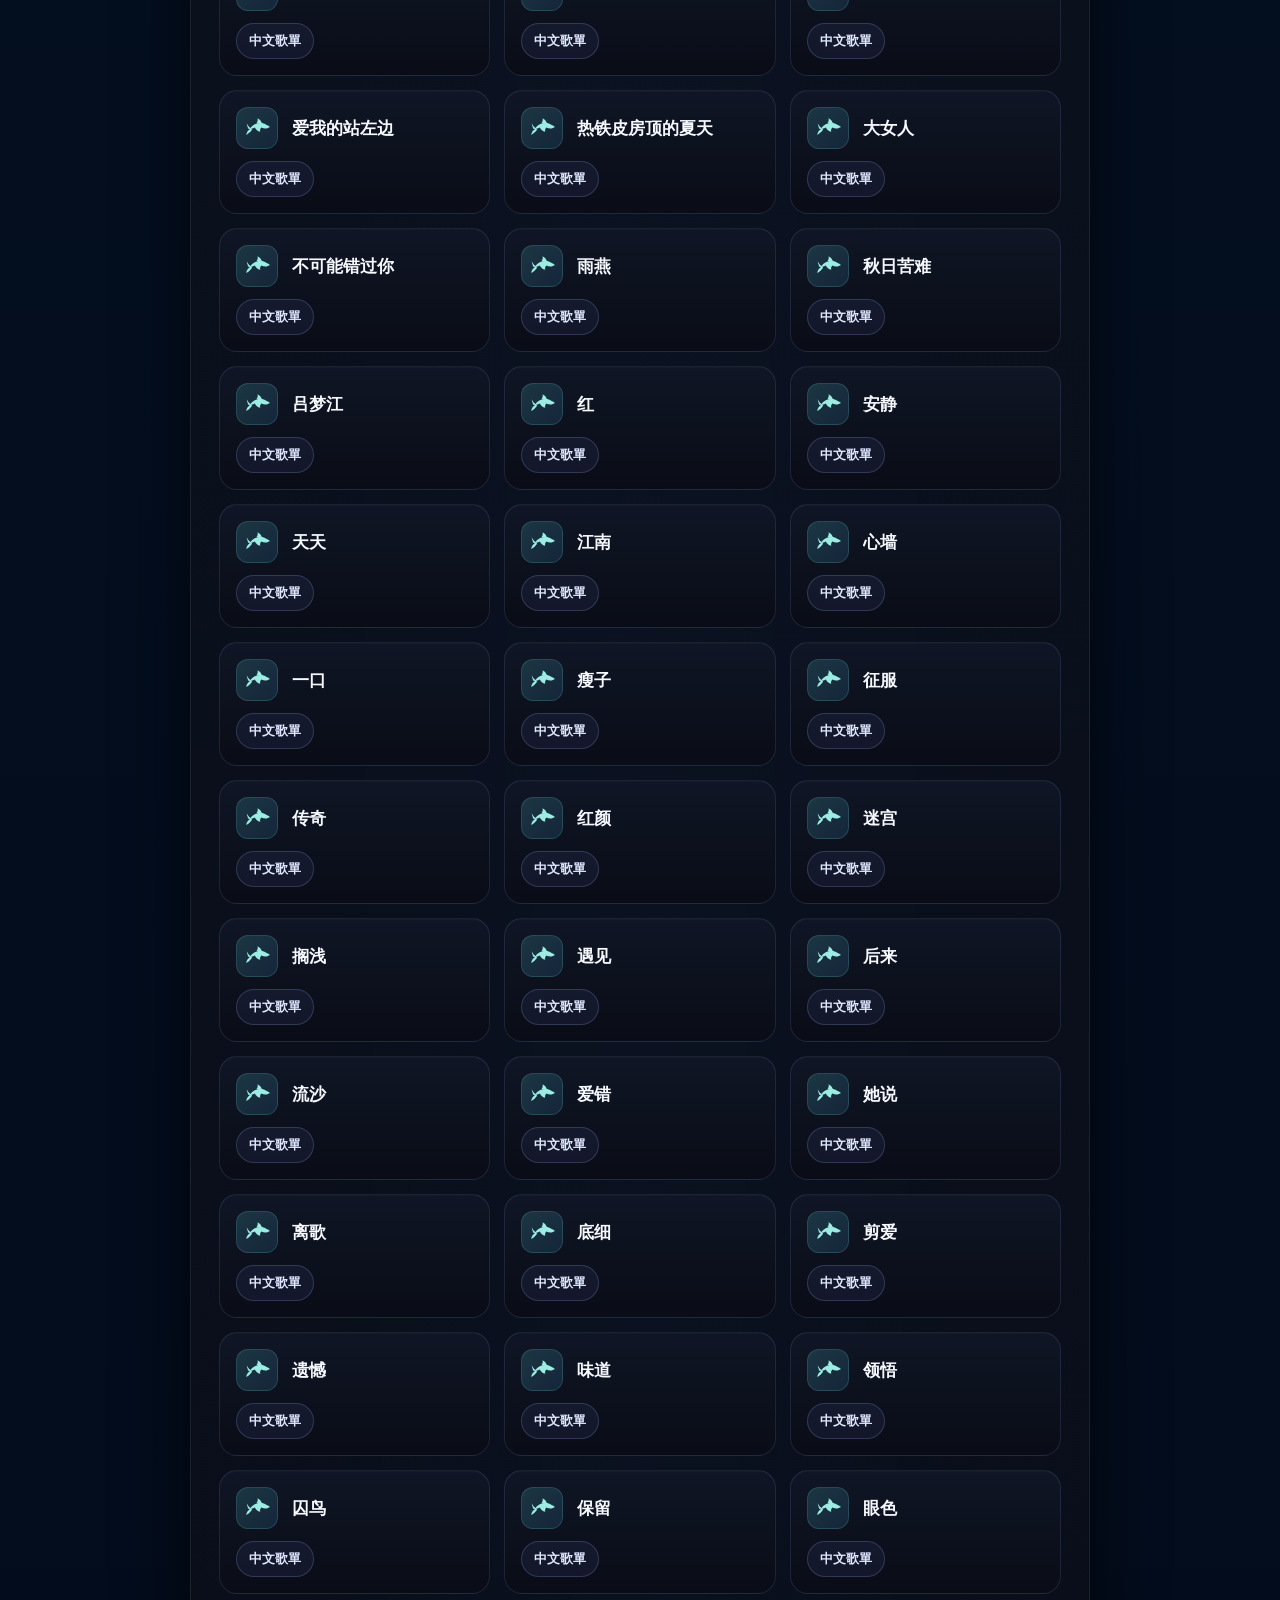
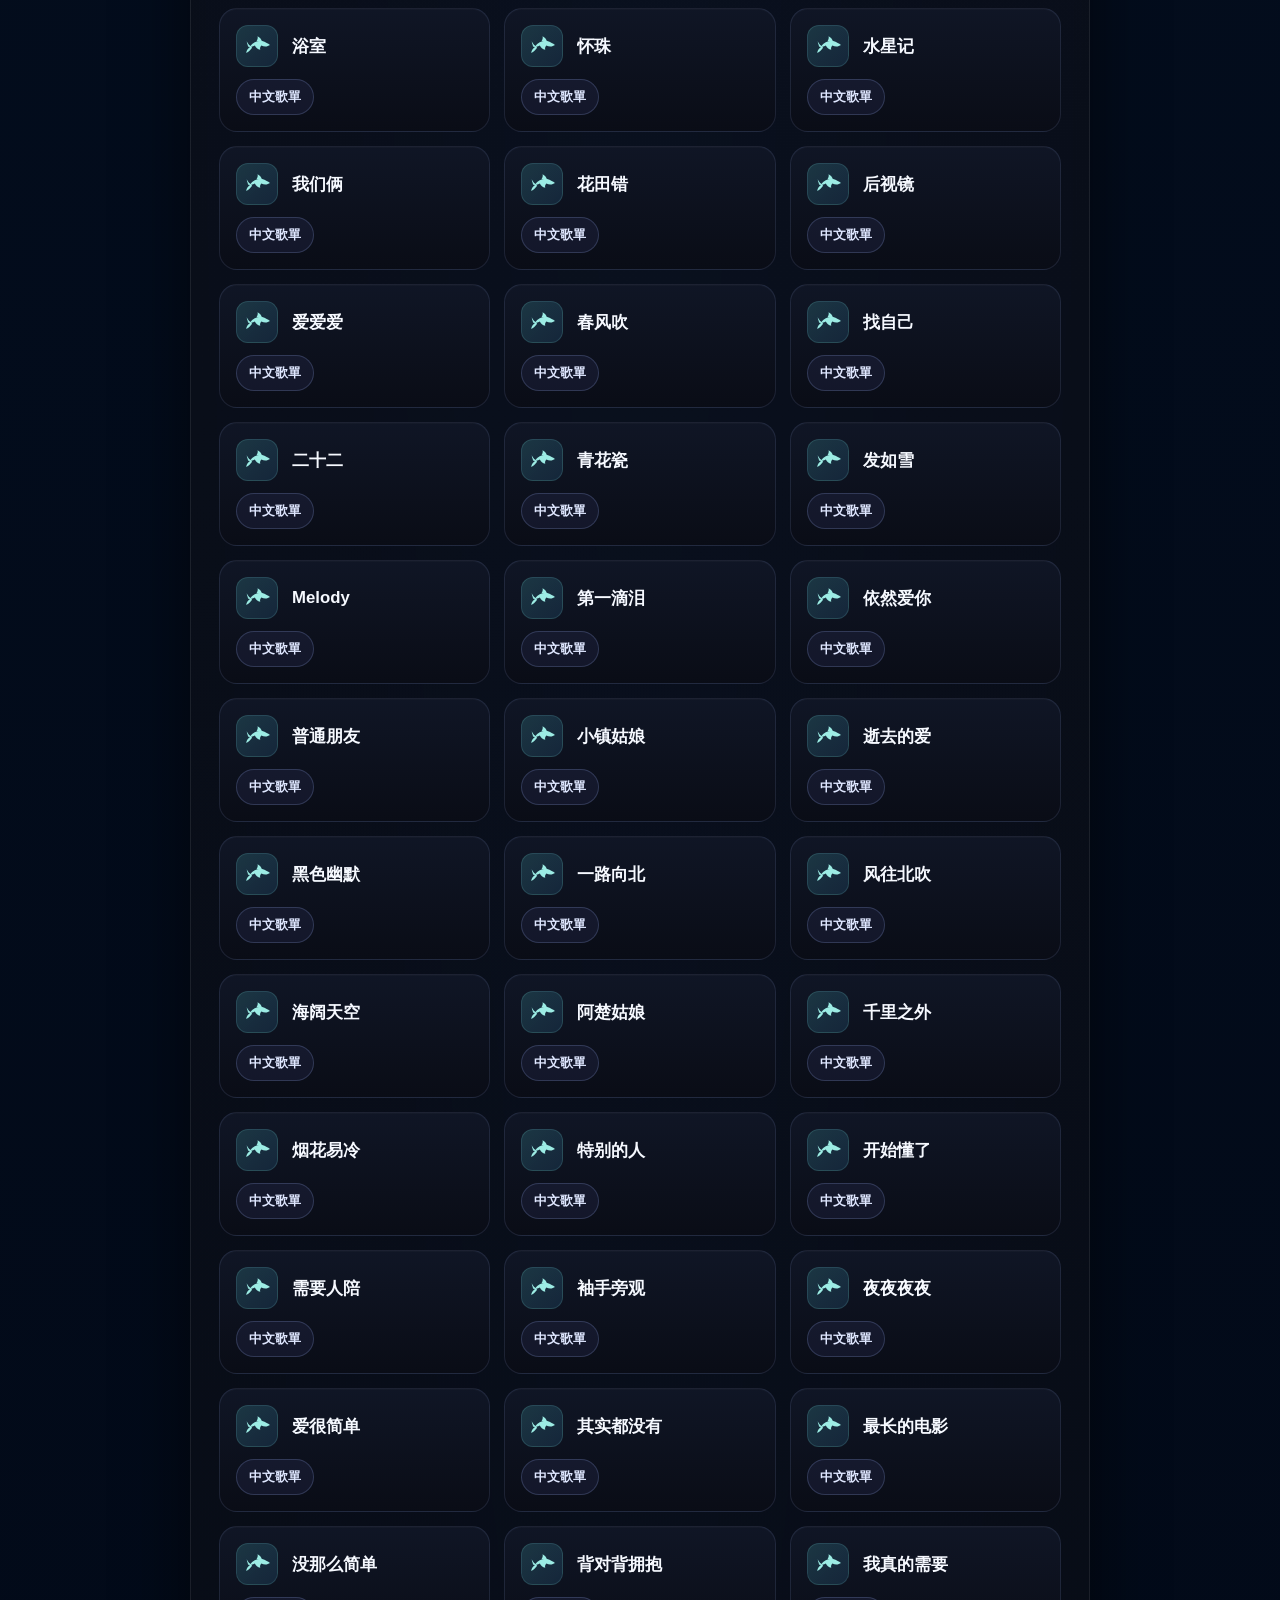
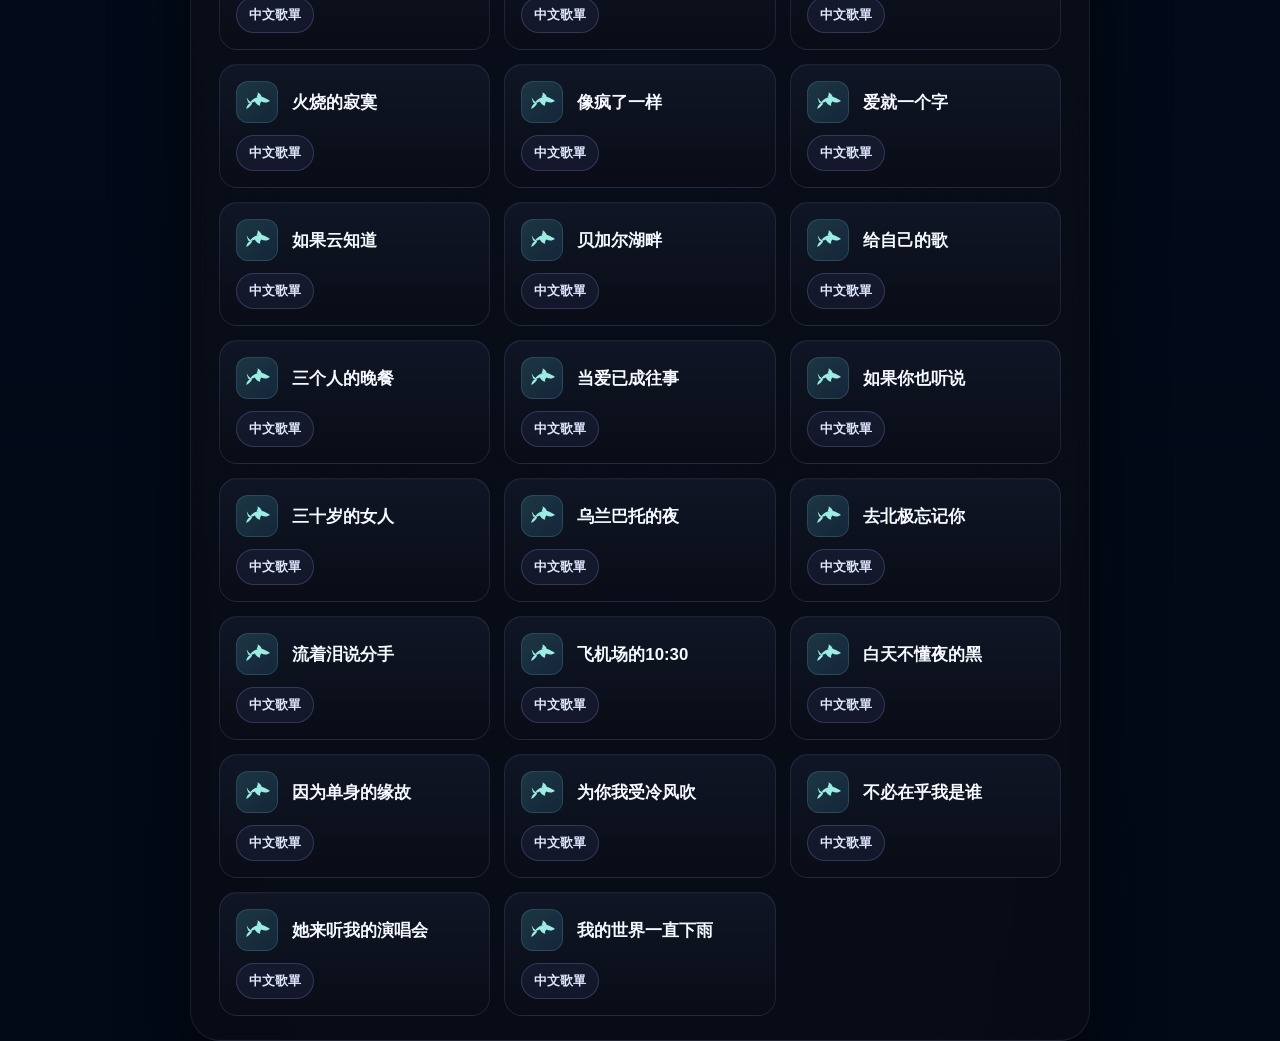
==== commit c9e1fc2e: "Add LUCA grid and random song picker" ====
--- a/3/index.html
+++ b/3/index.html
@@ -3,19 +3,17 @@
   <head>
     <meta charset="UTF-8" />
     <meta name="viewport" content="width=device-width, initial-scale=1.0" />
-    <title>音樂歌單</title>
-    <link rel="stylesheet" href="style.css?v=deep-blue-20261027" />
+    <title>LUCA</title>
+    <link rel="stylesheet" href="style.css?v=luca-random-20261027" />
   </head>
   <body>
     <div class="sky-glow"></div>
     <div class="stars"></div>
-    <div class="ocean"></div>
-
     <div class="app-shell">
       <header class="topbar">
         <div>
           <p class="eyebrow">MY PLAYLIST</p>
-          <h1>音樂歌單</h1>
+          <h1 class="brand-title">LUCA</h1>
         </div>
         <div class="stat-pill">
           <span id="song-count">0</span> 首歌曲
@@ -24,8 +22,8 @@
 
       <div class="filter-wrap">
         <div class="filter-field">
-          <label for="song-search">搜尋歌曲或歌手</label>
-          <input id="song-search" type="search" placeholder="輸入歌曲名稱或歌手" autocomplete="off" oninput="filterSongs()" />
+          <label for="song-search">搜尋歌曲</label>
+          <input id="song-search" type="search" placeholder="輸入歌曲名稱" autocomplete="off" oninput="filterSongs()" />
         </div>
         <div class="filter-field">
           <label for="genre-select">歌單分類</label>
@@ -35,56 +33,15 @@
             <option value="英文歌單">英文歌單</option>
           </select>
         </div>
+        <div class="random-control">
+          <button id="random-song" class="random-button" type="button">隨機選歌</button>
+          <span id="random-result" class="random-result" role="status" aria-live="polite"></span>
+        </div>
       </div>
 
       <ul id="song-list" class="song-list"></ul>
     </div>
 
-    <div class="marine-life">
-      <svg class="jelly-scene" viewBox="0 0 1000 700" role="img" aria-label="深海漂流水母群">
-        <defs>
-          <linearGradient id="jelly-bell-gradient" x1="0" y1="0" x2="1" y2="0.85">
-            <stop offset="0" stop-color="#7564d6" />
-            <stop offset="0.42" stop-color="#8799f1" />
-            <stop offset="0.78" stop-color="#76bce9" />
-            <stop offset="1" stop-color="#ACECE2" />
-          </linearGradient>
-          <g id="jellyfish-form">
-            <g class="jelly-bell-pulse">
-              <path class="jelly-bell" d="M48 222C55 126 120 62 214 58c94-4 162 58 168 151 2 26-9 48-30 55-19 7-35-7-48-20-13 25-41 34-64 17-17 23-49 23-68 1-20 22-51 18-65-6-21 13-46 5-57-14-6-9-5-15-2-20Z" />
-              <path class="jelly-rim" d="M48 222c10 19 36 27 57 14 14 24 45 28 65 6 19 22 51 22 68-1 23 17 51 8 64-17 13 13 29 27 48 20 12-4 20-13 25-24" />
-              <path class="jelly-speckles" d="M78 131C88 169 94 197 99 230M111 99c12 47 19 87 20 154M147 75c12 53 18 105 18 169M184 61c9 59 13 120 11 187M222 61c-1 64 4 127 15 185M260 74c-9 58-5 116 11 170M297 97c-15 49-11 94 7 141M332 131c-18 40-15 75-1 105" />
-              <path class="jelly-ridge" d="M82 130c34-28 76-42 128-43m-94 71c28-22 60-34 97-35m-84 64c25-15 50-22 78-23" />
-            </g>
-            <path class="jelly-tentacle jelly-tentacle-bright" d="M87 244c-22 48 26 78-1 132-27 53 24 90-7 148-18 34-9 72 8 112" />
-            <path class="jelly-tentacle" d="M111 254c12 52-26 82 8 135 33 51-12 88 16 145 16 33 12 68 4 99" />
-            <path class="jelly-tentacle jelly-tentacle-fine" d="M137 263c-22 43 15 72-7 121-22 48 22 81 1 129-13 29-7 68 4 103" />
-            <path class="jelly-tentacle jelly-tentacle-bright" d="M160 269c13 45-20 77 9 124 29 47-5 79 20 132 15 31 11 62 3 92" />
-            <path class="jelly-tentacle" d="M185 271c-17 47 15 75-4 123-18 47 19 79 4 127-9 29 0 63 13 94" />
-            <path class="jelly-tentacle jelly-tentacle-fine" d="M207 271c12 49-18 81 9 126 27 45-4 80 18 130 13 30 10 56 1 86" />
-            <path class="jelly-tentacle jelly-tentacle-bright" d="M230 268c-18 43 18 77-1 122-19 47 21 83 3 132-10 28-1 61 12 91" />
-            <path class="jelly-tentacle" d="M255 263c14 50-20 80 12 130 31 49-7 86 23 139 18 31 17 61 9 91" />
-            <path class="jelly-tentacle jelly-tentacle-fine" d="M280 254c-23 45 18 78-4 127-22 49 24 84 1 134-13 30-8 60 4 91" />
-            <path class="jelly-tentacle jelly-tentacle-bright" d="M305 244c12 47-24 77 10 127 34 49-10 87 20 140 18 32 14 65 5 95" />
-            <path class="jelly-tentacle" d="M329 231c-19 47 24 80-3 130-27 51 21 85-2 137-13 31-4 64 10 97" />
-            <circle class="jelly-bubble" cx="82" cy="282" r="5" />
-            <circle class="jelly-bubble" cx="346" cy="302" r="4" />
-            <circle class="jelly-bubble" cx="119" cy="371" r="3" />
-            <circle class="jelly-bubble" cx="301" cy="424" r="5" />
-            <circle class="jelly-bubble" cx="159" cy="492" r="3" />
-            <circle class="jelly-bubble" cx="342" cy="547" r="3" />
-          </g>
-        </defs>
-        <g class="jelly-drift"><use href="#jellyfish-form" class="jelly-copy" transform="translate(55 155) scale(.55)" /></g>
-        <g class="jelly-drift"><use href="#jellyfish-form" class="jelly-copy" transform="translate(212 55) scale(.42)" /></g>
-        <g class="jelly-drift"><use href="#jellyfish-form" class="jelly-copy" transform="translate(310 300) scale(.34)" /></g>
-        <g class="jelly-drift"><use href="#jellyfish-form" class="jelly-copy" transform="translate(482 90) scale(.72)" /></g>
-        <g class="jelly-drift"><use href="#jellyfish-form" class="jelly-copy" transform="translate(675 210) scale(.46)" /></g>
-        <g class="jelly-drift"><use href="#jellyfish-form" class="jelly-copy" transform="translate(798 48) scale(.34)" /></g>
-        <g class="jelly-drift"><use href="#jellyfish-form" class="jelly-copy" transform="translate(840 330) scale(.5)" /></g>
-      </svg>
-    </div>
-
-    <script src="script.js?v=hide-artists-20261027"></script>
+    <script src="script.js?v=luca-random-20261027"></script>
   </body>
 </html>
--- a/3/style.css
+++ b/3/style.css
@@ -11,11 +11,6 @@
   --line: rgba(165, 185, 255, 0.12);
   --chip: rgba(115, 139, 255, 0.1);
   --shadow: 0 32px 70px rgba(0, 0, 0, 0.55);
-  --jelly-color: #ACECE2;
-  --jelly-size: 64%;
-  --jelly-opacity: 0.26;
-  --jelly-angle: 18deg;
-  --travel-time: 13s;
 }
 
 * {
@@ -149,172 +144,6 @@
     100% { opacity: 0.58; }
   }
 
-  .ocean {
-    position: absolute;
-    left: 0;
-    right: 0;
-    bottom: -22%;
-    height: 48vh;
-    background:
-      radial-gradient(ellipse at 50% 0%, rgba(30, 91, 190, 0.2), transparent 55%),
-      linear-gradient(180deg, rgba(13, 39, 82, 0.22), rgba(5, 19, 48, 0.78) 38%, rgba(2, 8, 24, 0.96) 100%);
-    border-radius: 50% 50% 0 0 / 42% 42% 0 0;
-    box-shadow:
-      inset 0 28px 75px rgba(91, 151, 255, 0.08),
-      0 0 55px rgba(34, 91, 190, 0.12);
-    pointer-events: none;
-  }
-
-  .marine-life {
-    position: relative;
-    z-index: 1;
-    width: 100%;
-    min-height: clamp(460px, 54vw, 680px);
-    margin: -8px 0 0;
-    overflow: hidden;
-    background:
-      radial-gradient(ellipse at 50% 46%, rgba(25, 99, 183, 0.18), transparent 52%),
-      radial-gradient(ellipse at 50% 100%, rgba(21, 52, 119, 0.22), transparent 72%),
-      linear-gradient(180deg, transparent 0%, rgba(4, 19, 43, 0.14) 58%, rgba(2, 8, 24, 0.55) 100%);
-  }
-
-  .marine-life::before {
-    content: "";
-    position: absolute;
-    inset: 0;
-    background-image:
-      radial-gradient(circle at 13% 38%, rgba(110, 244, 230, 0.72) 0 2px, transparent 3px),
-      radial-gradient(circle at 22% 64%, rgba(110, 244, 230, 0.55) 0 1.5px, transparent 3px),
-      radial-gradient(circle at 34% 26%, rgba(110, 244, 230, 0.6) 0 2px, transparent 3.5px),
-      radial-gradient(circle at 75% 30%, rgba(110, 244, 230, 0.66) 0 2px, transparent 3px),
-      radial-gradient(circle at 85% 58%, rgba(110, 244, 230, 0.5) 0 1.5px, transparent 3px),
-      radial-gradient(circle at 68% 72%, rgba(110, 244, 230, 0.56) 0 2px, transparent 3.5px);
-    opacity: 0.72;
-    pointer-events: none;
-  }
-
-  .jelly-scene {
-    position: absolute;
-    inset: 50% auto auto 50%;
-    z-index: 1;
-    display: block;
-    width: var(--jelly-size);
-    height: var(--jelly-size);
-    overflow: visible;
-    pointer-events: none;
-    transform: translate(-50%, -50%);
-  }
-
-  .jelly-drift {
-    transform-box: fill-box;
-    transform-origin: center;
-    opacity: 0;
-    animation: moon-jelly-drift var(--travel-time) linear infinite;
-  }
-
-  .jelly-drift:nth-of-type(2) { animation-delay: -2.1s; --pulse-delay: -0.5s; }
-  .jelly-drift:nth-of-type(3) { animation-delay: -4.4s; --pulse-delay: -1.2s; }
-  .jelly-drift:nth-of-type(4) { animation-delay: -6.2s; --pulse-delay: -2s; }
-  .jelly-drift:nth-of-type(5) { animation-delay: -8.1s; --pulse-delay: -2.8s; }
-  .jelly-drift:nth-of-type(6) { animation-delay: -10s; --pulse-delay: -3.4s; }
-  .jelly-drift:nth-of-type(7) { animation-delay: -11.6s; --pulse-delay: -4s; }
-
-  .jelly-copy {
-    opacity: var(--jelly-opacity);
-    filter: drop-shadow(0 0 12px color-mix(in srgb, var(--jelly-color), transparent 58%));
-  }
-
-  .jelly-bell-pulse {
-    transform-box: fill-box;
-    transform-origin: center;
-    animation: jelly-pulse var(--travel-time) cubic-bezier(.36, 0, .24, 1) infinite;
-    animation-delay: var(--pulse-delay, 0s);
-  }
-
-  .jelly-bell {
-    fill: url(#jelly-bell-gradient);
-    fill-opacity: 0.82;
-    stroke: rgba(224, 250, 255, 0.9);
-    stroke-width: 2;
-  }
-
-  .jelly-rim {
-    fill: none;
-    stroke: rgba(224, 250, 255, 0.9);
-    stroke-linecap: round;
-    stroke-width: 5;
-  }
-
-  .jelly-speckles {
-    fill: none;
-    stroke: rgba(245, 255, 255, 0.96);
-    stroke-width: 4;
-    stroke-linecap: round;
-    stroke-dasharray: 0.1 12;
-    filter: drop-shadow(0 0 3px rgba(235, 255, 255, 0.8));
-  }
-
-  .jelly-ridge {
-    fill: none;
-    stroke: rgba(229, 248, 255, 0.34);
-    stroke-width: 2;
-    stroke-linecap: round;
-  }
-
-  .jelly-tentacle {
-    fill: none;
-    stroke: #70e4ed;
-    stroke-opacity: 0.72;
-    stroke-linecap: round;
-    stroke-width: 3;
-    transform-box: fill-box;
-    transform-origin: top center;
-    animation: tentacle-follow var(--travel-time) ease-in-out infinite;
-    animation-delay: var(--pulse-delay, 0s);
-  }
-
-  .jelly-tentacle-bright {
-    stroke: rgba(211, 255, 255, 0.94);
-    stroke-width: 4;
-  }
-
-  .jelly-tentacle-fine {
-    stroke: #8d7ce9;
-    stroke-opacity: 0.8;
-    stroke-width: 2;
-  }
-
-  .jelly-bubble {
-    fill: rgba(224, 255, 255, 0.88);
-    filter: drop-shadow(0 0 6px rgba(133, 239, 255, 0.9));
-  }
-
-  @keyframes moon-jelly-drift {
-    0% { transform: translate(-36px, 32px) rotate(var(--jelly-angle)); opacity: 0; }
-    10% { transform: translate(-26px, 18px) rotate(var(--jelly-angle)); opacity: 1; }
-    18% { transform: translate(-15px, 0) rotate(var(--jelly-angle)); opacity: 1; }
-    32% { transform: translate(0, -16px) rotate(var(--jelly-angle)); opacity: 1; }
-    56% { transform: translate(18px, -24px) rotate(var(--jelly-angle)); opacity: 1; }
-    80% { transform: translate(34px, -29px) rotate(var(--jelly-angle)); opacity: 1; }
-    100% { transform: translate(46px, -38px) rotate(var(--jelly-angle)); opacity: 0; }
-  }
-
-  @keyframes jelly-pulse {
-    0%, 56%, 100% { transform: scale(1, 1); }
-    10% { transform: scale(.92, .8); }
-    18% { transform: scale(.89, .76); }
-    28% { transform: scale(1.06, 1.12); }
-    42% { transform: scale(1.02, 1.04); }
-  }
-
-  @keyframes tentacle-follow {
-    0%, 100% { transform: rotate(-3deg); }
-    12% { transform: rotate(1deg); }
-    22% { transform: rotate(11deg); }
-    38% { transform: rotate(6deg); }
-    64% { transform: rotate(-2deg); }
-  }
-
 .app-shell {
   position: relative;
   z-index: 1;
@@ -352,6 +181,13 @@
   color: #edf5ff;
 }
 
+.brand-title {
+  font-family: "Palatino Linotype", "Book Antiqua", Georgia, serif;
+  font-size: clamp(2.4rem, 4vw, 3.2rem);
+  font-weight: 600;
+  letter-spacing: 0.24em;
+}
+
 .stat-pill {
   background: linear-gradient(135deg, rgba(112, 142, 255, 0.15), rgba(93, 114, 221, 0.08));
   border: 1px solid rgba(157, 176, 255, 0.2);
@@ -364,7 +200,7 @@
 
 .filter-wrap {
   display: grid;
-  grid-template-columns: minmax(0, 1fr) minmax(190px, 260px);
+  grid-template-columns: minmax(0, 1fr) minmax(190px, 240px) auto;
   align-items: center;
   gap: 18px;
   background: var(--panel);
@@ -386,7 +222,8 @@
 }
 
 .filter-field select,
-.filter-field input[type="search"] {
+.filter-field input[type="search"],
+.random-button {
   width: 100%;
   min-width: 0;
   height: 46px;
@@ -410,15 +247,48 @@
   box-shadow: 0 0 0 4px rgba(91, 108, 255, 0.12);
 }
 
+.random-control {
+  display: grid;
+  align-content: end;
+  gap: 6px;
+}
+
+.random-button {
+  border-color: rgba(167, 186, 255, 0.28);
+  background: linear-gradient(135deg, rgba(63, 105, 190, 0.42), rgba(83, 99, 190, 0.3));
+  font-weight: 700;
+  cursor: pointer;
+  transition: border-color 0.2s ease, transform 0.2s ease, background 0.2s ease;
+}
+
+.random-button:hover:not(:disabled) {
+  transform: translateY(-1px);
+  border-color: var(--primary);
+  background: linear-gradient(135deg, rgba(63, 105, 190, 0.62), rgba(83, 99, 190, 0.46));
+}
+
+.random-button:disabled {
+  cursor: not-allowed;
+  opacity: 0.55;
+}
+
+.random-result {
+  min-height: 1em;
+  color: var(--muted);
+  font-size: 0.78rem;
+}
+
 .song-list {
   list-style: none;
   padding: 0;
   margin: 0;
   display: grid;
+  grid-template-columns: repeat(3, minmax(0, 1fr));
   gap: 14px;
 }
 
 .empty-state {
+  grid-column: 1 / -1;
   padding: 26px 18px;
   border: 1px dashed rgba(165, 185, 255, 0.2);
   border-radius: 12px;
@@ -429,21 +299,27 @@
 
 .song-item {
   display: flex;
-  align-items: center;
-  justify-content: space-between;
-  gap: 16px;
-  padding: 18px 18px 18px 16px;
+  min-width: 0;
+  flex-direction: column;
+  align-items: stretch;
+  gap: 12px;
+  padding: 16px;
   border-radius: 18px;
   background: linear-gradient(180deg, rgba(16, 22, 38, 0.98), rgba(10, 13, 23, 0.96));
   border: 1px solid rgba(145, 162, 220, 0.14);
   box-shadow: inset 0 1px 0 rgba(255, 255, 255, 0.02);
-  transition: transform 0.2s ease, border-color 0.2s ease;
+  transition: transform 0.2s ease, border-color 0.2s ease, box-shadow 0.2s ease;
 }
 
 .song-item:hover {
   transform: translateY(-2px);
   border-color: rgba(129, 145, 255, 0.28);
   box-shadow: 0 12px 28px rgba(0, 0, 0, 0.18);
+}
+
+.song-item.is-random {
+  border-color: var(--primary);
+  box-shadow: 0 0 0 2px rgba(167, 186, 255, 0.3), 0 12px 28px rgba(22, 75, 170, 0.26);
 }
 
 .track {
@@ -469,11 +345,12 @@
   display: flex;
   align-items: center;
   gap: 14px;
+  width: 100%;
+  min-width: 0;
+}
+
+.song-meta {
   flex: 1;
-  min-width: 0;
-}
-
-.song-meta {
   min-width: 0;
 }
 
@@ -506,6 +383,7 @@
   font-size: 0.82rem;
   font-weight: 700;
   border: 1px solid rgba(167, 186, 255, 0.2);
+  align-self: flex-start;
 }
 
 @media (max-width: 640px) {
@@ -518,12 +396,6 @@
     align-items: flex-start;
   }
 
-  .song-item {
-    flex-direction: row;
-    align-items: center;
-    min-width: 0;
-  }
-
   .filter-wrap {
     grid-template-columns: 1fr;
   }
@@ -532,27 +404,27 @@
     width: 100%;
   }
 
-  .song-info {
-    width: auto;
-    flex: 1;
-  }
-
-  .song-meta {
-    flex: 1;
-  }
-
-  .song-artist {
-    overflow: hidden;
-    white-space: nowrap;
-    text-overflow: ellipsis;
+  .random-button {
+    width: 100%;
+  }
+
+  .song-item {
+    gap: 8px;
+    padding: 10px 8px;
+  }
+
+  .track {
+    display: none;
+  }
+
+  .song-name {
+    font-size: 0.9rem;
   }
 
   .song-genre {
-    flex-shrink: 0;
-  }
-
-  .marine-life {
-    min-height: min(110vw, 480px);
-  }
-
-}
+    min-width: 0;
+    padding: 5px 7px;
+    font-size: 0.68rem;
+  }
+
+}
